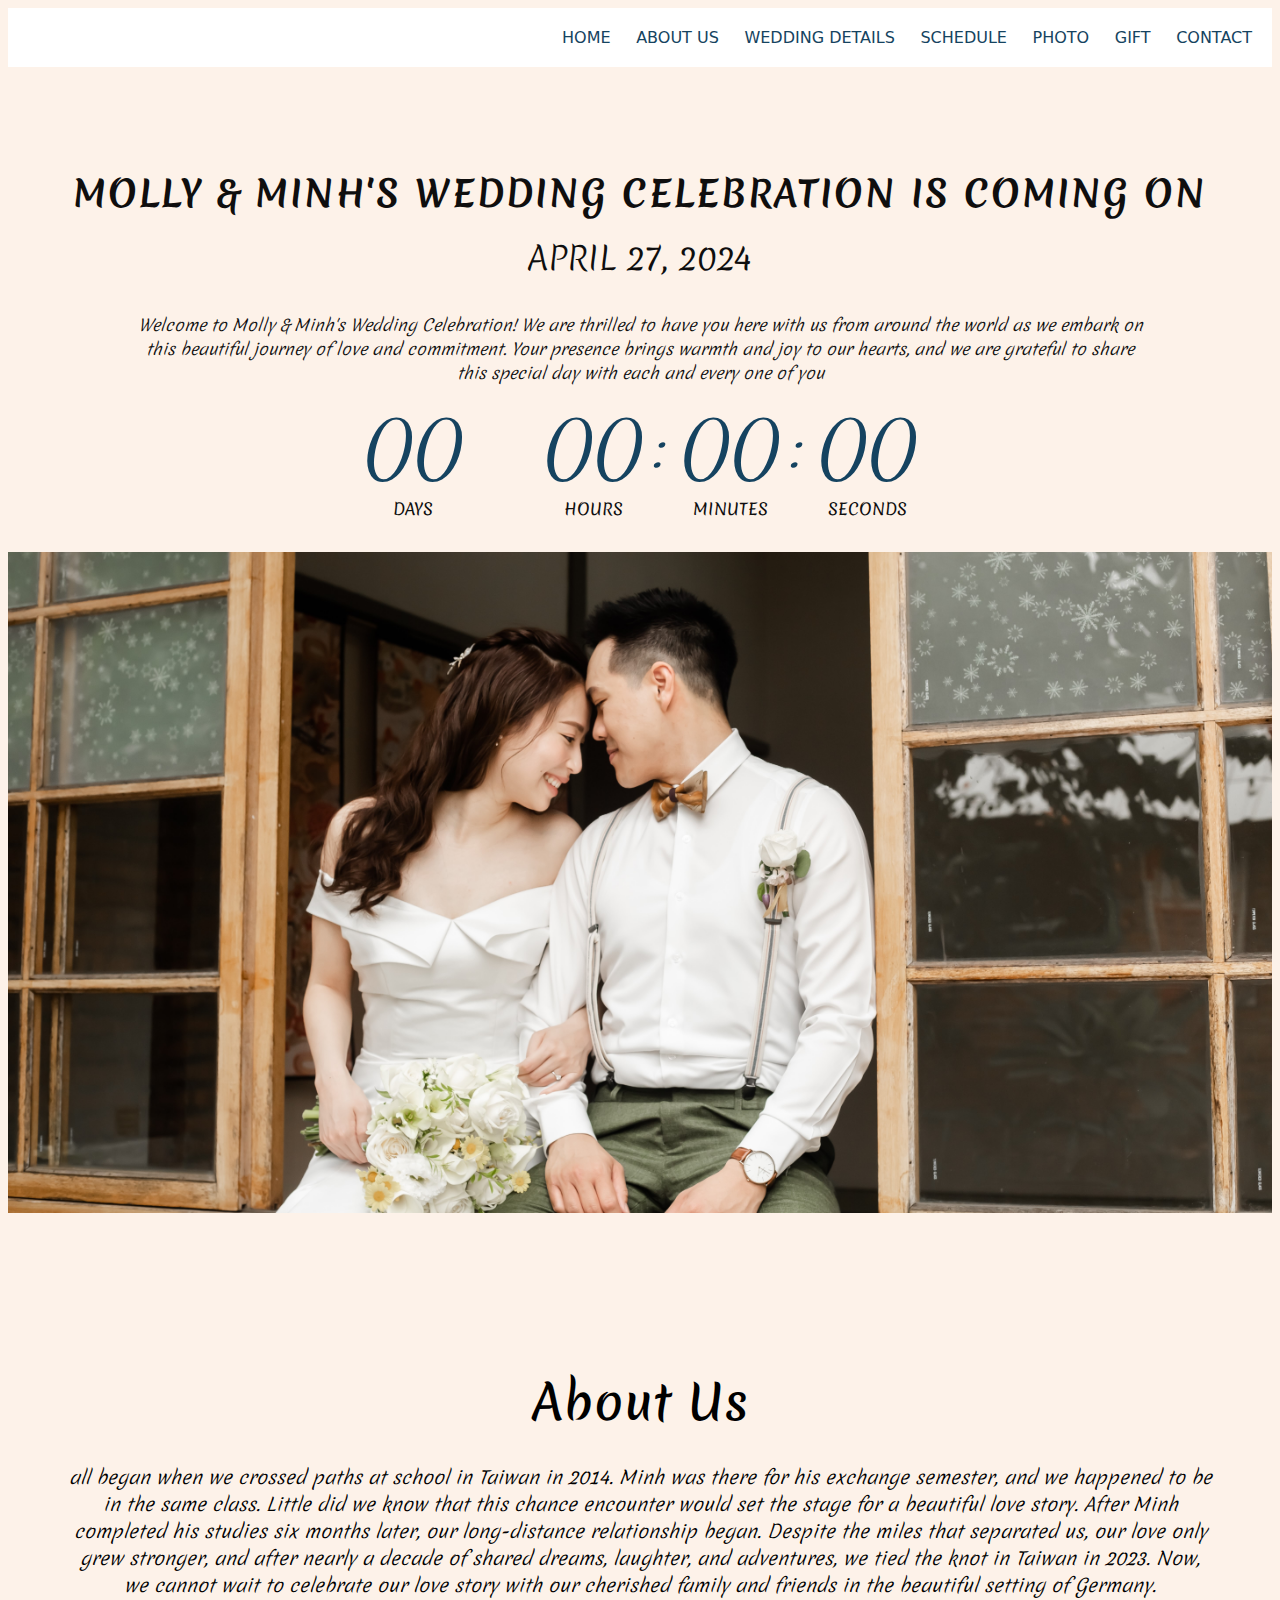
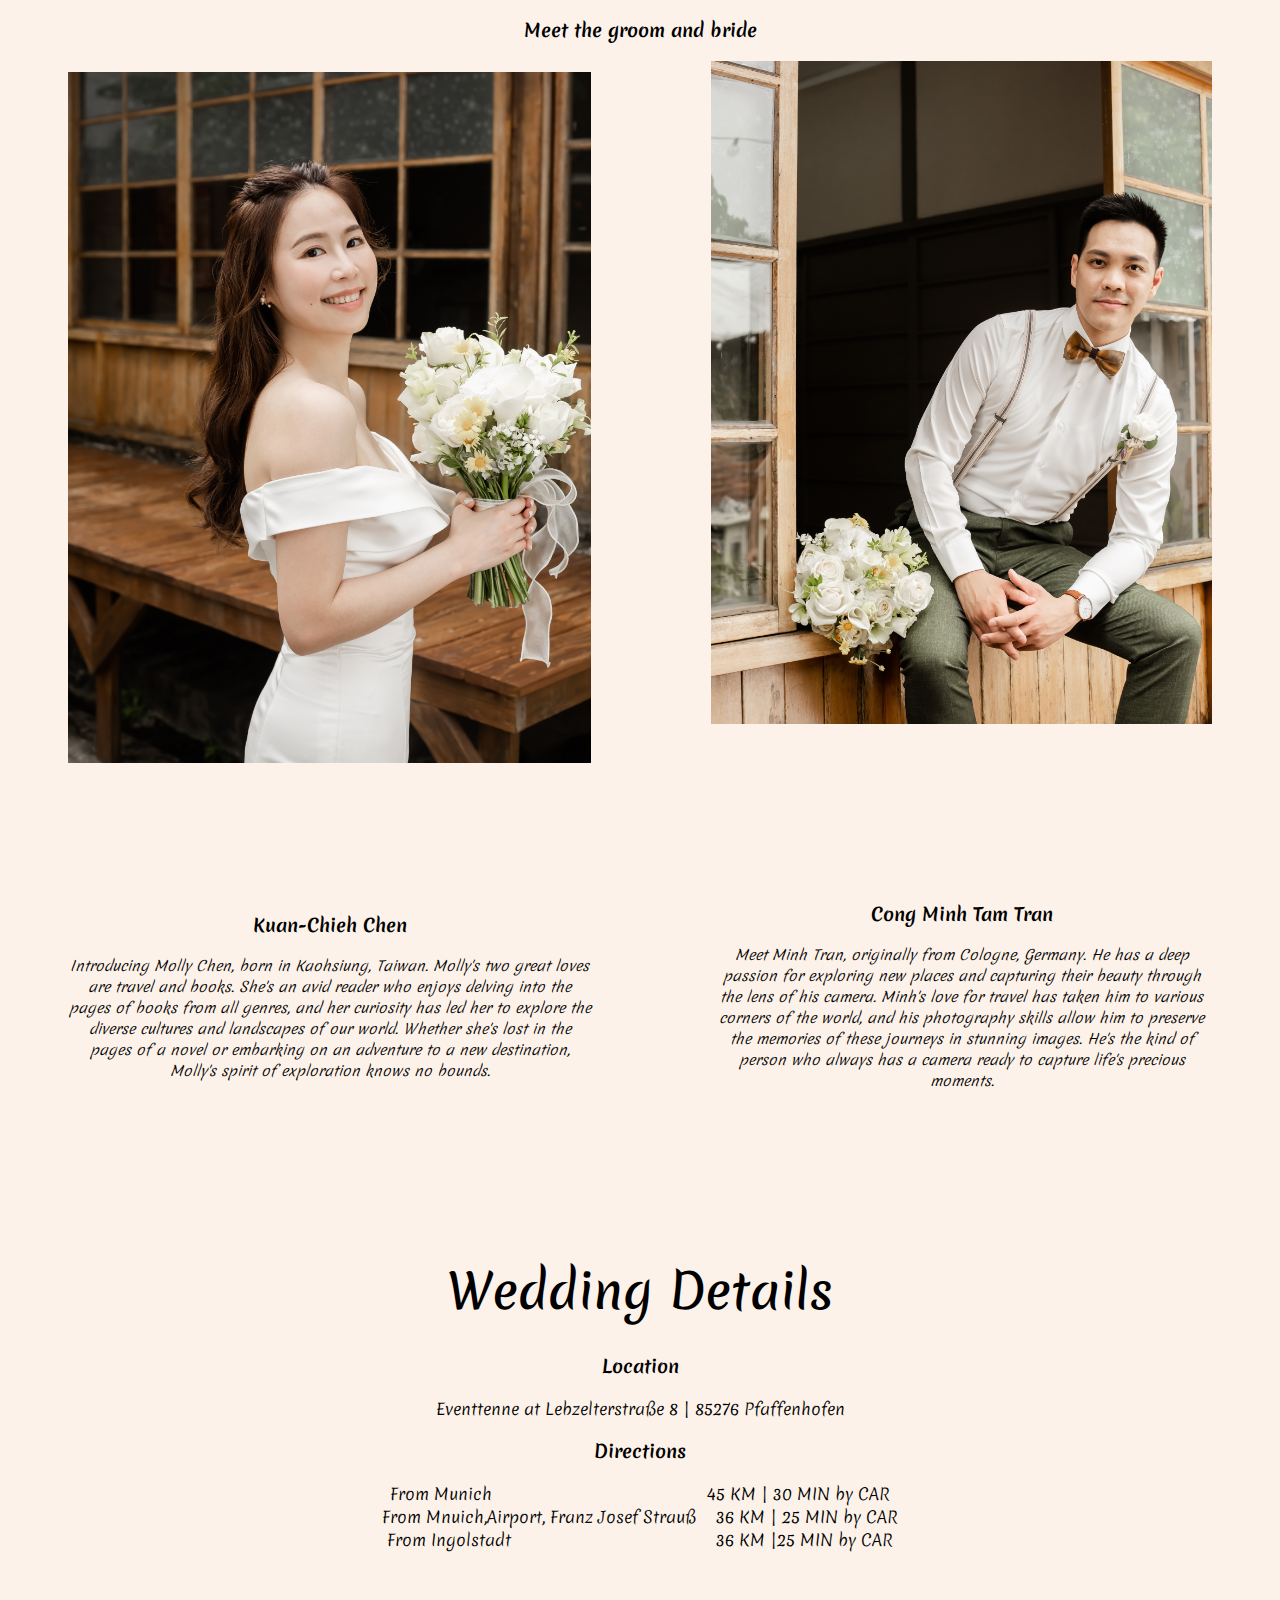
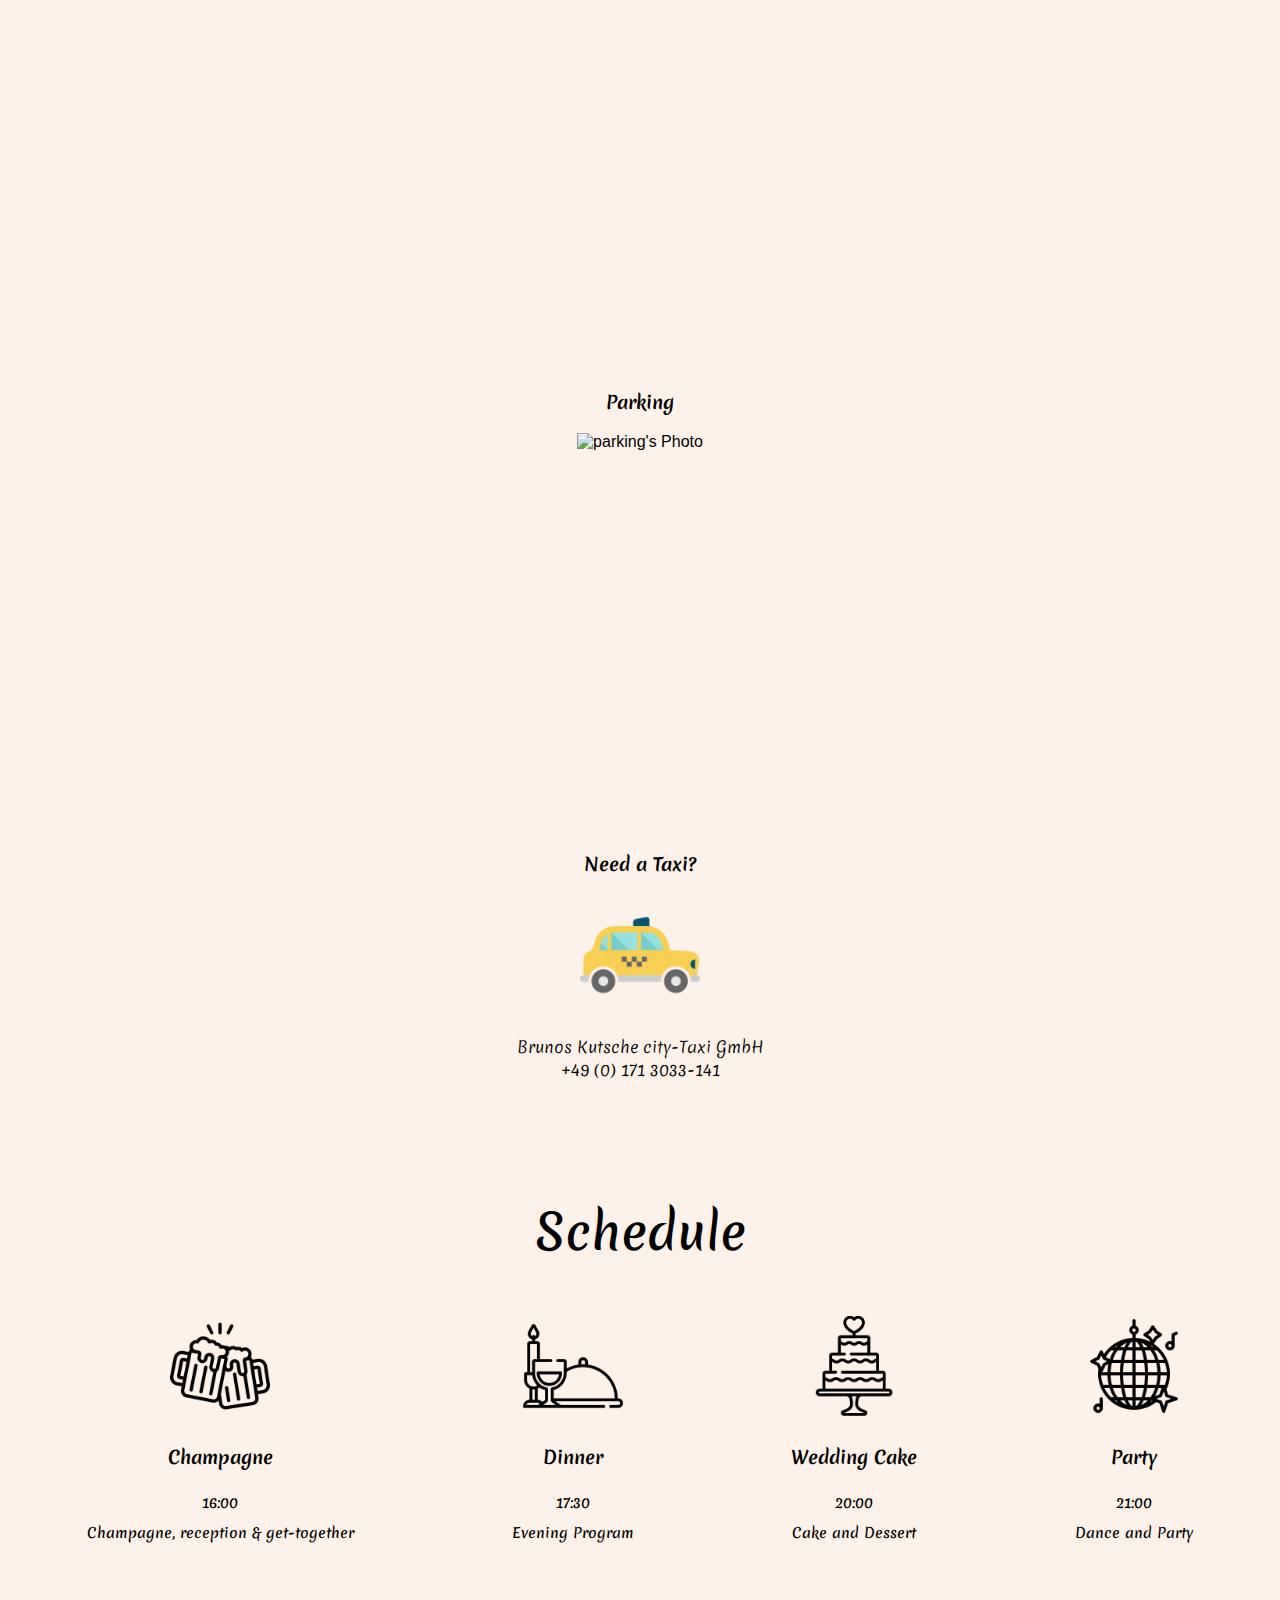
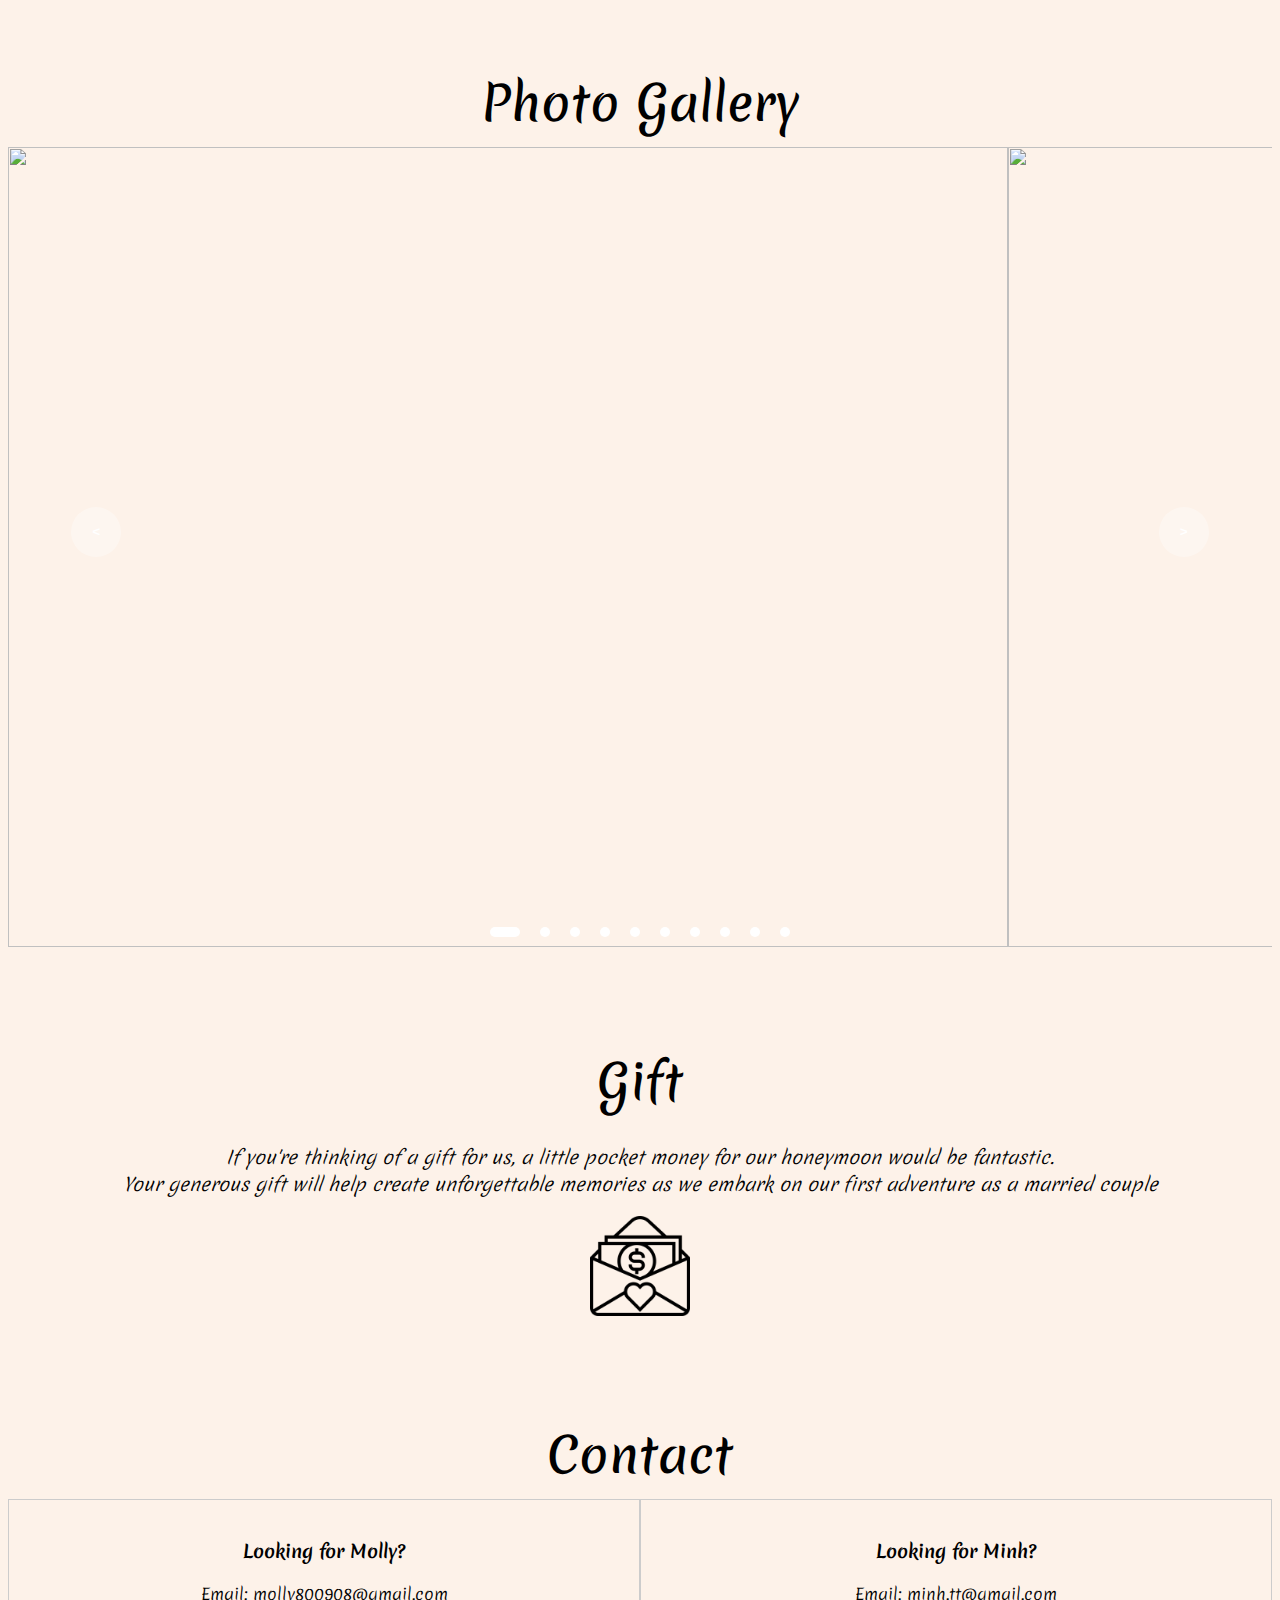
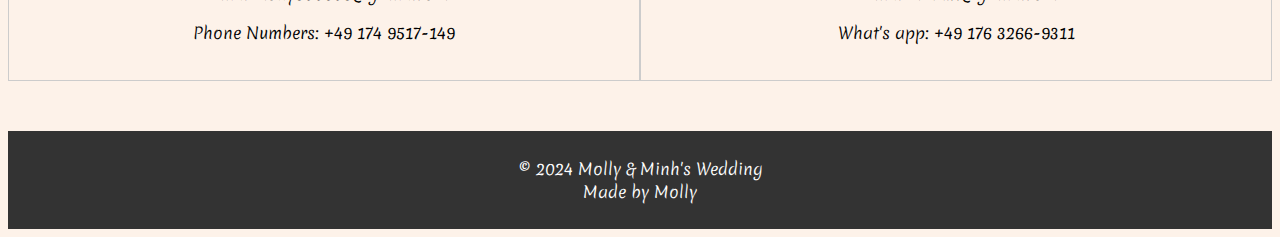
==== index.html @ 822a019f "Update html file name" ====
<!DOCTYPE html>
<html lang="en">
<head>
    <meta charset="UTF-8">
    <meta name="viewport" content="width=device-width, initial-scale=1.0">
    <title>Molly & Minh's Wedding</title>
    <link rel="stylesheet" href="styles.css"> <!-- Link to your CSS file -->
</head>
<body>
    <header>
        <nav>
            <ul class="header-menu-right">
                <li><a href="#home">Home</a></li>
                <li><a href="#about">About Us</a></li>
                <li><a href="#details">Wedding Details</a></li>
                <li><a href="#schedule">Schedule</a></li>
                <li><a href="#gallery">Photo</a></li>
                <li><a href="#gift">Gift</a></li>
                <li><a href="#contact">Contact</a></li>
            </ul>
        </nav>
    </header>


    <link rel="preconnect" href="https://fonts.googleapis.com">
    <link rel="preconnect" href="https://fonts.gstatic.com" crossorigin>
    <link href="https://fonts.googleapis.com/css2?family=Merienda:wght@500&display=swap" rel="stylesheet">
    <link href="https://fonts.googleapis.com/css2?family=Dancing+Script&family=Merienda:wght@300&display=swap" rel="stylesheet">

    <section id="home" class="hero">
        <div class="hero-content">
            <h1>Molly & Minh's Wedding Celebration is Coming on</h1>
            <h2 class="wedding-date">APRIL 27, 2024</h2>
            <p class="welcome-message">Welcome to Molly & Minh's Wedding Celebration!
                We are thrilled to have you here with us from around the world as we embark on this beautiful journey of love and commitment. 
                Your presence brings warmth and joy to our hearts, and we are grateful to share this special day with each and every one of you</p>
    
           
            <div id="countdown" class="countdown-timer">
                <ul>
                    <li class="margin-between"><span id="days">00</span> days</li>
                    <li><span id="hours">00</span> hours</li>
                    <li class="separator">:</li>
                    <li><span id="minutes">00</span> minutes</li>
                    <li class="separator">:</li>
                    <li><span id="seconds" >00</span> seconds</li>
                </ul> 
            </div>
            
            <img src="homepicture.jpg" alt="Wedding Image"> <!-- Update the image link and alt text -->            
            <!-- Add a beautiful image or engagement photo here -->

        </div>
    </section>

    <section id="about" class="content">
        <h2>About Us</h2>
        <p class="love-story">all began when we crossed paths at school in Taiwan in 2014. 
            Minh was there for his exchange semester, and we happened to be in the same class. 
            Little did we know that this chance encounter would set the stage for a beautiful love story. 
            After Minh completed his studies six months later, our long-distance relationship began. Despite the miles that separated us, 
            our love only grew stronger, and after nearly a decade of shared dreams, laughter, and adventures, we tied the knot in Taiwan in 2023. 
            Now, we cannot wait to celebrate our love story with our cherished family and friends in the beautiful setting of Germany.</p>
        
        <p class="groom-and-bride"> Meet the groom and bride</p>

        <div class="profile">
            <div class="profile-image">
                <div class="image-container">
                <img src="molly.jpg" alt="Bride's Photo">
                </div>
                <p class="bride-name">Kuan-Chieh Chen</p>
                <p class="bride-intro">Introducing Molly Chen, born in Kaohsiung, Taiwan. Molly's two great loves are travel and books. 
                    She's an avid reader who enjoys delving into the pages of books from all genres, and her curiosity has led her 
                    to explore the diverse cultures and landscapes of our world. Whether she's lost in the pages of a novel or
                     embarking on an adventure to a new destination, Molly's spirit of exploration knows no bounds.</p>
            </div>
            <div class="profile-image">
                <div class="image-container">
                <img src="minh.jpg" alt="Groom's Photo">
                </div>
                <p class="groom-name">Cong Minh Tam Tran</p>
                <p class="groom-intro">Meet Minh Tran, originally from Cologne, Germany. 
                    He has a deep passion for exploring new places and capturing their beauty through the lens of his camera. 
                    Minh's love for travel has taken him to various corners of the world, and his photography skills allow 
                    him to preserve the memories of these journeys in stunning images. He's the kind of person who always has a camera ready to capture life's precious moments.</p>
            </div>
        </div>


        
    </section>

    <section id="details" class="content">
        <h2>Wedding Details</h2>
        <p class="details-location">Location</p>
        <p>Eventtenne at Lebzelterstraße 8 | 85276 Pfaffenhofen</p>
        <p class="details-direction">Directions</p>
        <p>
            From Munich&nbsp;&nbsp;&nbsp;&nbsp;&nbsp;&nbsp;&nbsp;&nbsp;&nbsp;&nbsp;&nbsp;&nbsp;&nbsp;&nbsp;&nbsp;&nbsp;&nbsp;&nbsp;&nbsp;&nbsp;&nbsp;&nbsp;&nbsp;&nbsp;&nbsp;&nbsp;&nbsp;&nbsp;&nbsp;&nbsp;&nbsp;&nbsp;&nbsp;&nbsp;&nbsp;&nbsp;&nbsp;&nbsp;&nbsp;&nbsp;&nbsp;&nbsp;&nbsp;45 KM | 30 MIN by CAR <br>
            From Mnuich,Airport, Franz Josef Strauß&nbsp;&nbsp;&nbsp;&nbsp;36 KM | 25 MIN by CAR<br>
            From Ingolstadt&nbsp;&nbsp;&nbsp;&nbsp;&nbsp;&nbsp;&nbsp;&nbsp;&nbsp;&nbsp;&nbsp;&nbsp;&nbsp;&nbsp;&nbsp;&nbsp;&nbsp;&nbsp;&nbsp;&nbsp;&nbsp;&nbsp;&nbsp;&nbsp;&nbsp;&nbsp;&nbsp;&nbsp;&nbsp;&nbsp;&nbsp;&nbsp;&nbsp;&nbsp;&nbsp;&nbsp;&nbsp;&nbsp;&nbsp;&nbsp;&nbsp;36 KM |25 MIN by CAR<br>
        </p>
        <iframe src="https://www.google.com/maps/embed?pb=!1m14!1m8!1m3!1d10570.24416996044!2d11.543544107671986!3d48.522478899999996!3m2!1i1024!2i768!4f13.1!3m3!1m2!1s0x479e5dfcf99628e1%3A0x32b05a6ac4082070!2sEventtenne!5e0!3m2!1sen!2sde!4v1705231350910!5m2!1sen!2sde" width="1000" height="400" style="border:0;" allowfullscreen="" loading="lazy" referrerpolicy="no-referrer-when-downgrade"></iframe>
        <p class="details-parking">Parking</p>
        <!-- Date, time, and location of the ceremony, reception info, dress code, directions, etc. -->
        <div class="parking-image-container">
            <img src="parking.png" alt="parking's Photo">
        </div>

        <p class="taxi-info">Need a Taxi?</p>
        <div class="taxi-img">
            <img src="taxi.png" alt="taxi">
        </div>
        <p>Brunos Kutsche city-Taxi GmbH <br>
            +49 (0) 171 3033-141</p>

    </section>


    <section id="schedule" class="content">
        <h2>Schedule</h2>
        <div class="schedule-container">
            <div class="schedule-event">
                <img src="champagne.png" alt="Champagne Icon">
                <h3>Champagne</h3>
                <p>16:00</p>
                <p>Champagne, reception & get-together</p>
            </div>
            <div class="schedule-event">
                <img src="dinner.png" alt="Dinner Icon">
                <h3>Dinner</h3>
                <p>17:30</p>
                <p>Evening Program</p>
            </div>
            <div class="schedule-event">
                <img src="cake.png" alt="Wedding Cake Icon">
                <h3>Wedding Cake</h3>
                <p>20:00</p>
                <p>Cake and Dessert</p>
            </div>
            <div class="schedule-event">
                <img src="party.png" alt="Party Icon">
                <h3>Party</h3>
                <p>21:00</p>
                <p>Dance and Party</p>
            </div>
        </div>
    </section>
    
    

    <section id="gallery" class="content">
        <h2>Photo Gallery</h2>
        <div class="slider">
            <div class="list">
                <div class="item">
                    <img src="slide1.jpg">
                </div>
                <div class="item">
                    <img src="slide2.jpg">
                </div>
                <div class="item">
                    <img src="slide3.jpg">
                </div>
                <div class="item">
                    <img src="slide4.jpg">
                </div>
                <div class="item">
                    <img src="slide5.jpg">
                </div>
                <div class="item">
                    <img src="slide6.jpg">
                </div>
                <div class="item">
                    <img src="slide7.jpg">
                </div>
                <div class="item">
                    <img src="slide8.jpg">
                </div>
                <div class="item">
                    <img src="slide9.jpg">
                </div>
                <div class="item">
                    <img src="slide10.jpg">
                </div>
            </div>
                <div class="buttons">
                    <button id="prev"><</button>
                    <button id="next">></button>
                </div>

                <ul class="dots">
                    <li class="active"></li>
                    <li></li>
                    <li></li>
                    <li></li>
                    <li></li>
                    <li></li>
                    <li></li>
                    <li></li>
                    <li></li>
                    <li></li>
                </ul>

        </div>

    

        <!--<a class="prev" onclick="plusSlides(-1)">&#10094;</a>
        <a class="next" onclick="plusSlides(1)">&#10095;</a>
        -->


    </section>
    


    <section id="gift" class="content">
        <h2>Gift</h2>
        <p class="gift-content">If you're thinking of a gift for us, a little pocket money for our honeymoon would be fantastic.<br>
            Your generous gift will help create unforgettable memories as we embark on our first adventure as a married couple</p>
            <div class="gift-img">
                <img src="money.png" alt="money">
            </div>
        <!-- Links or information about wedding registries and gift preferences -->
    </section>


    <section id="contact" class="content">
        <h2>Contact</h2>
        <div class="contact-container">
            <div class="bride-contact">
                <h3 class="contact-bride">Looking for Molly?</h3>
                <p>Email: molly800908@gmail.com</p>
                <p>Phone Numbers: +49 174 9517-149</p>
            </div>
            <div class="groom-contact">
                <h3 class="contact-groom">Looking for Minh?</h3>
                <p>Email: minh.tt@gmail.com</p>
                <p>What's app: +49 176 3266-9311</p>
            </div>
        </div>
        <!-- Contact form, email addresses, phone numbers, and social media links -->
    </section>
    

    <footer>
        <p class="footer-text">&copy; 2024 Molly & Minh's Wedding <br> Made by Molly</p>
    </footer>

    <script src="script.js"></script> <!-- Link to your JavaScript file -->

</body>
</html>
---- styles.css ----
/* Reset some default styles */
h1, ul, li {
    margin: 0;
    padding: 0;
    font-family:system-ui, -apple-system, BlinkMacSystemFont, 'Segoe UI', Roboto, Oxygen, Ubuntu, Cantarell, 'Open Sans', 'Helvetica Neue', sans-serif ;
}


body {
    background-color: #FDF2E9;2 /* Replace "your-color" with the desired background color */
    margin: 0; /* Remove default body margin to prevent unwanted spacing */
    font-family: Arial, sans-serif; /* Add a fallback font family if needed */
}


p{
    font-family: 'Merienda', cursive;
    font-weight: 200;
    font-size: 16px;
    background-color: #FDF2E9;
}

h1{
margin-bottom: 1rem;
margin-top: 0rem;
font-size:36px;
font-family: 'Merienda', cursive;
font-weight:bolder ;
letter-spacing: 2px;
text-transform: uppercase;
}

.wedding-date{
    font-size:xx-large;
    font-style:normal;
    font-weight:lighter ;
    margin-bottom: 1rem;
    margin: 0;
    padding-bottom: 2rem;
    padding-top: 0%;
    font-family: 'Merienda', cursive;
}


#home .welcome-message {
    /* Custom styling for the love story text in the "home" section */
    font-style: italic;
    text-align: center;
    margin: 0 10%;
    line-height: 1.5;
    font-family: 'Merienda', cursive;
    font-weight: 200;
    font-size: 16px;
}


/* Define global styles */
body {
    font-family: Arial, sans-serif;
    /*background-color: #FDF2E9;*/
}

/* Header styles */
header {
    background-color: #FFF;
    color: #FFF;
    text-align: right;
    padding: 20px;
    position: sticky;
    top: 0; /* Stick to the top of the viewport */
    z-index: 100; /* Ensure it's above other content */
}

/* Style for the navigation menu */
.header-menu-right {
    list-style: none;
    margin: 0;
    padding: 0;
    text-align: right;
    font-weight: bold;
}

.header-menu-right li {
    display: inline-block;
    margin-left: 20px; /* Adjust the spacing between menu items */
}

.header-menu-right a {
    color: #154360;
    text-decoration: none;
    font-size:medium;
    font-weight: lighter;
    text-transform: uppercase;
}


/* Hero section styles */
.hero {
    background-image: url('your-hero-image.jpg'); /* Update the image link */
    background-size: cover;
    background-position: center;
    color: #0f0e0e;
    text-align: center;
    padding: 100px 0;
}

/* Content section styles */
.content {
    background-color: #FDF2E9;
    padding: 50px 0;
    text-align: center; /* Center text horizontally */
}

/* Section titles */
.content h2 {
    font-size: 48px;
    margin-bottom: 20px;
    margin: 0;
    font-weight: 500;
    padding-top: 0;
    padding-bottom: 10px;
    font-family: 'Merienda', cursive;
}

/* Place topic buttons side by side */
.content ul {
    list-style: none;
    display: flex;
    justify-content: center; /* Center buttons horizontally */
    margin-top: 20px;
}

.content ul li {
    margin: 0 10px;
}

/* Footer styles */
footer {
    background-color: #333;
    color: #fff;
    text-align: center;
    padding: 10px 0;
}

.footer-text{
    background-color: #333;
}


/* image styles*/
img {
    max-width: 100%;
    height: auto;
    padding-bottom: 0%;
}

/*About Us and Gift Session*/
.love-story, .gift-content {
    font-style: italic; /* Set font style to italic */
    text-align:center; /* Center-align the text */
    font-family: 'Merienda', cursive;
    font-weight: 300;
    font-size: 18px;
    /*background-color: #FDF2E9;*/
    padding-right: 60px;
    padding-left: 60px;
    line-height: 1.5; /* Adjust line spacing for better readability */
    /* You can add more CSS properties as needed */
}


.gift-img img {
    width: 100px; /* Set the width to your desired size */
    height: auto; /* Maintain aspect ratio */
}

.taxi-img img {
    width: 120px; /* Set the width to your desired size */
    height: auto; /* Maintain aspect ratio */
}

.groom-and-bride, .groom-name, .bride-name, .details-location, .details-direction, .details-parking, .contact-groom, .contact-bride, .taxi-info {
    font-family: 'Merienda', cursive;
    font-weight: 700;
    font-size: 18px;
    /*background-color: #FDF2E9;*/
}

.bride-intro, .groom-intro {
    font-style: italic; /* Set font style to italic */
    text-align:center; /* Center-align the text */
    font-family: 'Merienda', cursive;
    font-weight: 300;
    font-size: 14px;
    padding-right: 60px;
    padding-left: 60px;
    line-height: 1.5; /* Adjust line spacing for better readability */
    /* You can add more CSS properties as needed */
}


.profile {
    display: flex; /* Display the profiles side by side */
    justify-content: center; /* 使照片在水平方向上分散对齐 */
    align-items: center; /* Center-align the profiles horizontally */
    margin-bottom: 50px; /* Add some spacing between the profiles */
}

.profile-image {
    text-align: center;
}

.image-container {
    flex: 0 0 calc(33.33% - 10px); /* Set a specific width for the image container and leave space between them */
    width: 100%; /* Set a specific width for the image container */
    height: 830px; /* Set a specific height for the image container */
    overflow: hidden; /* Hide any image overflow */
    /*border: 30px solid #FDF2E9;*/
    border-left: 60px solid #FDF2E9;
    border-right: 60px solid #FDF2E9;
    background-color: #FDF2E9;
    box-sizing: border-box; /* Include borders in the width calculation */
}

.image-container img {
    width: auto; /* Ensure the image fills the container */
    height: auto; /* Ensure the image fills the container */
}


.profile-image p {
    margin-top: 10px; /* 调整文本与照片的间距 */
}

/*Wedding Details*/


.parking-image-container {
    width: 1000px; /* Set a specific width for the image container */
    height: 400px; /* Set a specific height for the image container */
    overflow: hidden; /* Hide any image overflow */
    background-color: #FDF2E9;
    margin: 0 auto; /* Center the container horizontally */

}

.parking-image-container img{
    width: auto; /* Ensure the image fills the container */
    height: auto; /* Ensure the image fills the container */
}


/* Style the countdown timer */
.countdown-timer ul {
    /* Your styles for the countdown timer here */
    display: flex;
    justify-content: center;
}

.countdown-timer ul li{
    list-style-type: none;
    font-size: 1 rem;
    text-transform: uppercase;
    text-align: center;
    font-family: 'Merienda', cursive;
    margin-bottom: 2rem;

}

.countdown-timer li span{
    display: block;
    font-size: 5rem;
    font-family: 'Dancing Script', cursive;
    color: #154360;
    margin-top: 1rem;
}

.countdown-timer li.separator{
    margin:0 10px;
    font-size: 5rem;
    font-family: 'Dancing Script', cursive;
    margin-top: 1rem;
    line-height: 1;
    color: #154360;
}

.countdown-timer li:first-of-type{
    margin-right: 5rem;
}


/*Contact*/

.contact-container {
    display: flex;
    justify-content: space-between; /* Space between bride and groom contact */
}

.bride-contact, .groom-contact {
    flex: 1;
    padding: 20px;
    border: 1px solid #ccc; /* Add a border for separation */
}

/* Additional styling for the bride and groom sections if needed */
.bride-contact, .groom-contact {
    background-color: #FDF2E9; /* Optional background color */
}


/* Style for the photo album */
.photo-album {
    display: flex;
    overflow: hidden;
    margin: 20px 0;
}

.photo-container {
    flex: 0 0 100%;
    transition: transform 0.3s ease;
}

.photo-container img {
    max-width: 100%;
    height: auto;
}

/* Style the slideshow container */

.slider{
    width: 1000;
    max-width: 100vw;
    height: 800px;
    margin: auto;
    position: relative;
    overflow: hidden;
}

.list{
    position: absolute;
    top:0;
    left: 0;
    height: 100%;
    display: flex;
    width: max-content;
    transition: 1s;

}

.list img{
    width: 1000px;
    max-width: 100vw;
    height: 100%;
    object-fit: cover;
}

.buttons{
    position: absolute;
    top: 45%;
    left: 5%;
    width: 90%;
    display: flex;
    justify-content: space-between;
}

.buttons button{
    width: 50px;
    height: 50px;
    border-radius: 50%;
    background-color: #fff5;
    color: #fff;
    border: none;
    font-family: monospace;
    font-weight: bold;

}

.dots{
    position: absolute;
    bottom: 10px;
    color: #FFF;
    left: 0;
    width: 100%;
    margin: 0;
    padding: 0;
    display: flex;
    justify-content: center;
}

.dots li{
    list-style: none;
    width: 10px;
    height: 10px;
    background-color: #FFF;
    margin: 20px;
    border-radius: 20px;
    transition: 1s;
}

.dots li.active{
    width: 30px;    
}

@media screen and (max-width:700px){
    .slider{
        height: 400px;
    }
} 
    

/* Schedule section */
#schedule {
    text-align: center;
}

.schedule-container {
    display: flex;
    justify-content: space-around;
    flex-wrap: wrap;
    margin-top: 20px;
}

.schedule-event {
    display: flex;
    flex-direction: column;
    align-items: center;
    margin: 20px;
    max-width: 300px;
    text-align: center;
}

.schedule-event img {
    width: 100px;
    height: 100px;
    margin-bottom: 10px;
}

.schedule-event h3 {
    font-family: 'Merienda', cursive;
    font-weight: 700;
    font-size: 18px;
}

.schedule-event p {
    font-size: 14px;
    font-weight: 500;
    margin: 5px 0;
}
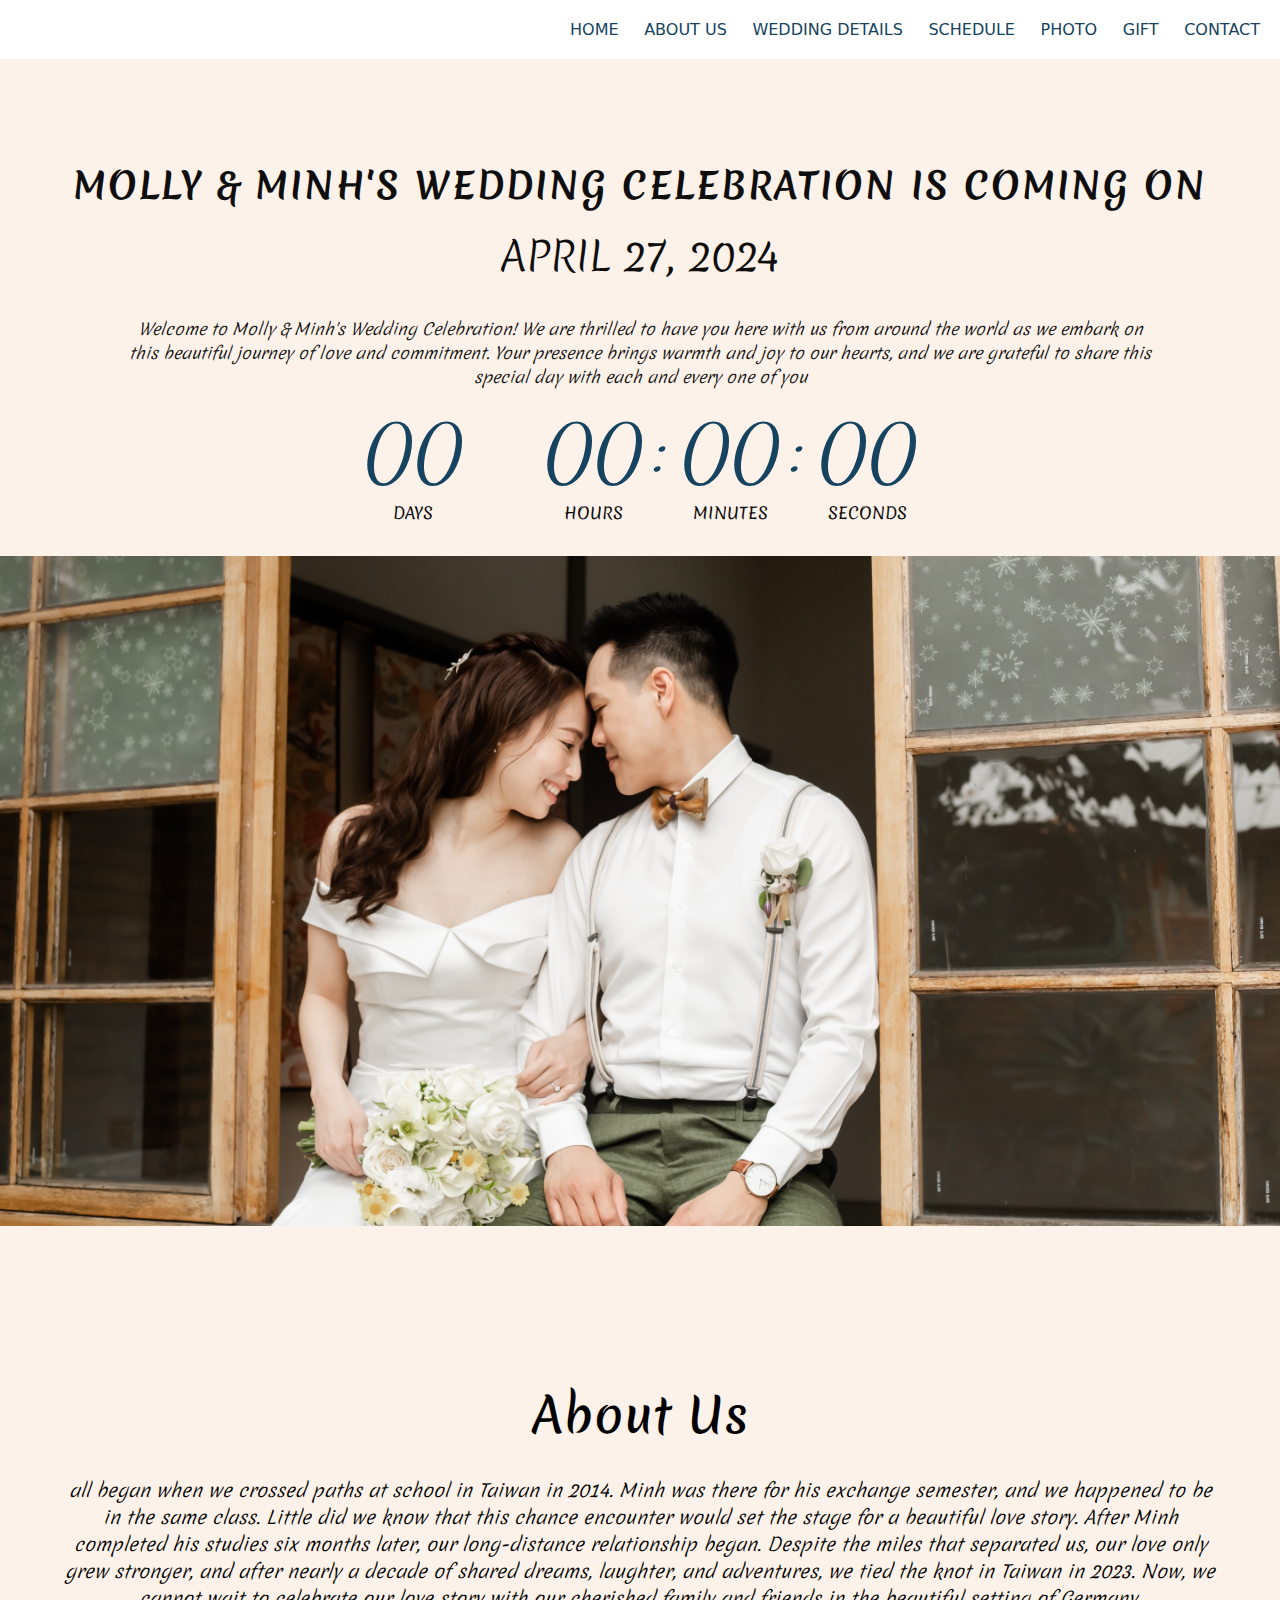
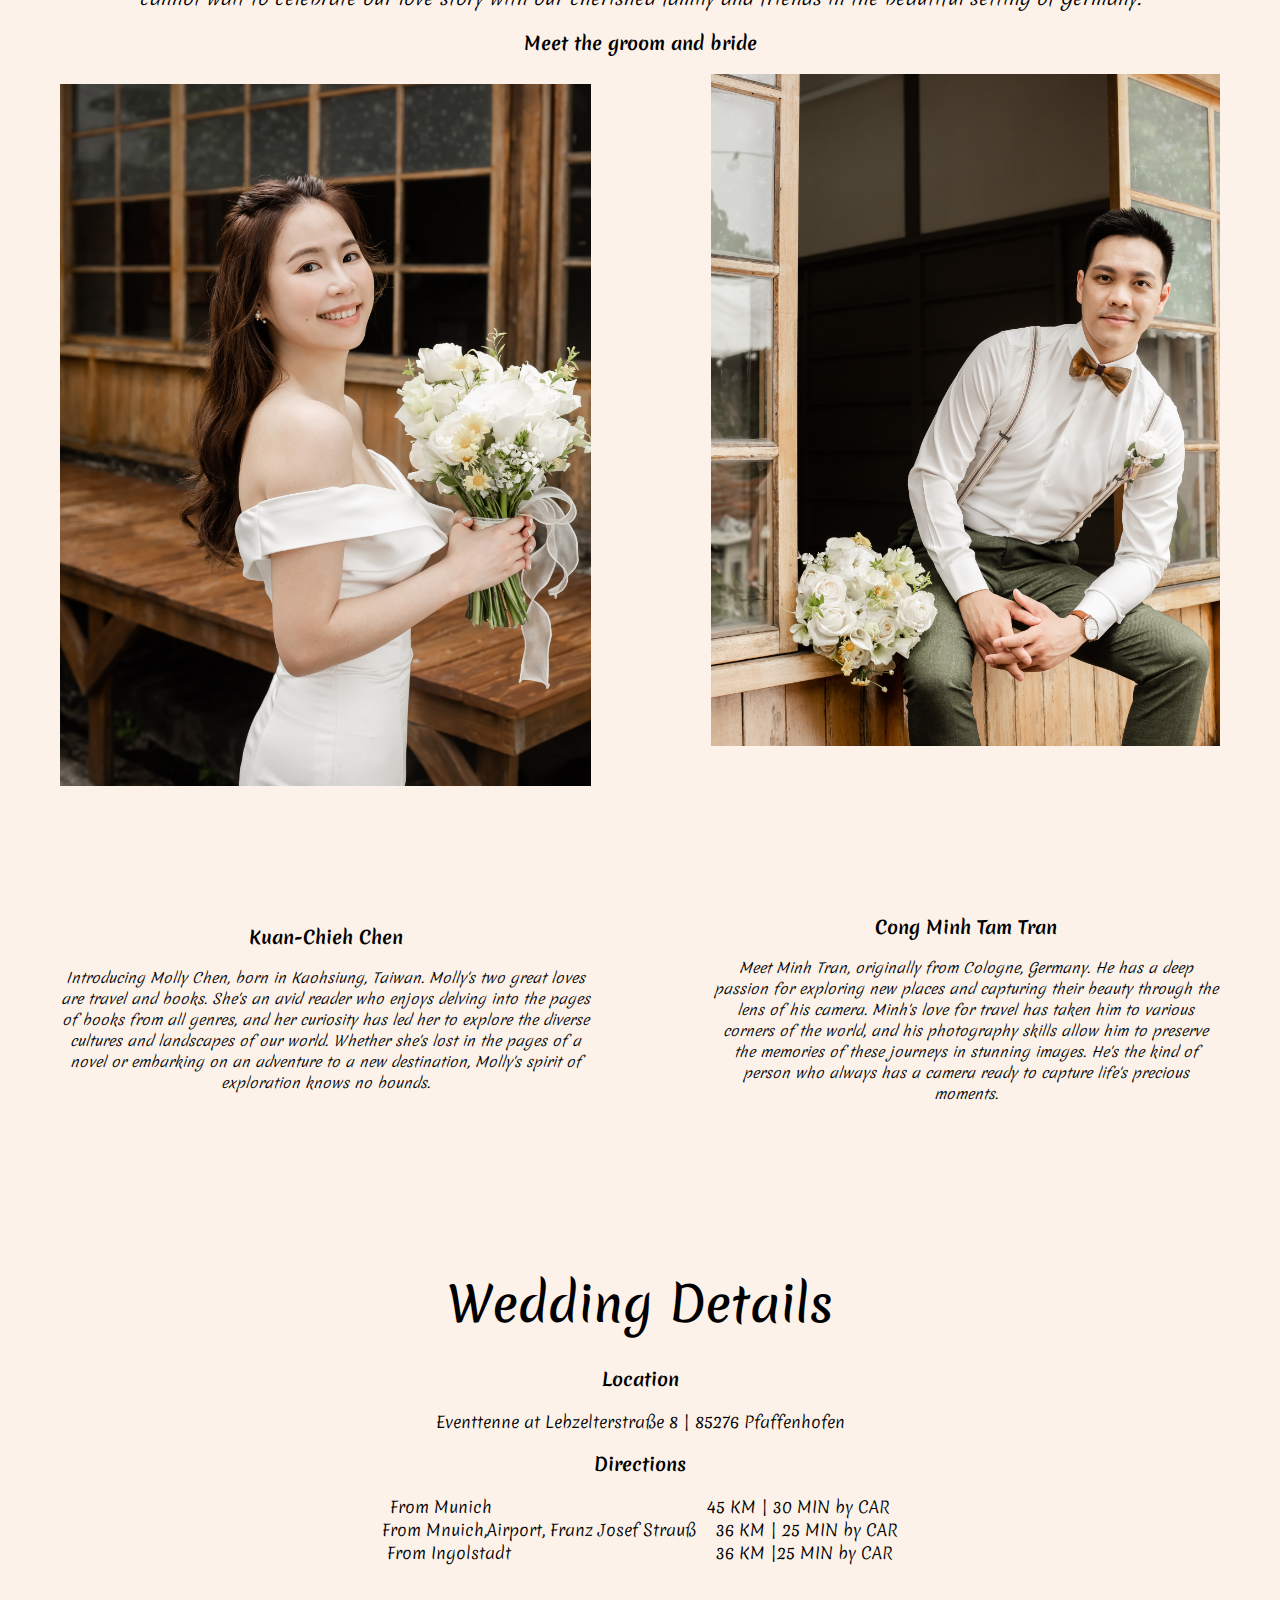
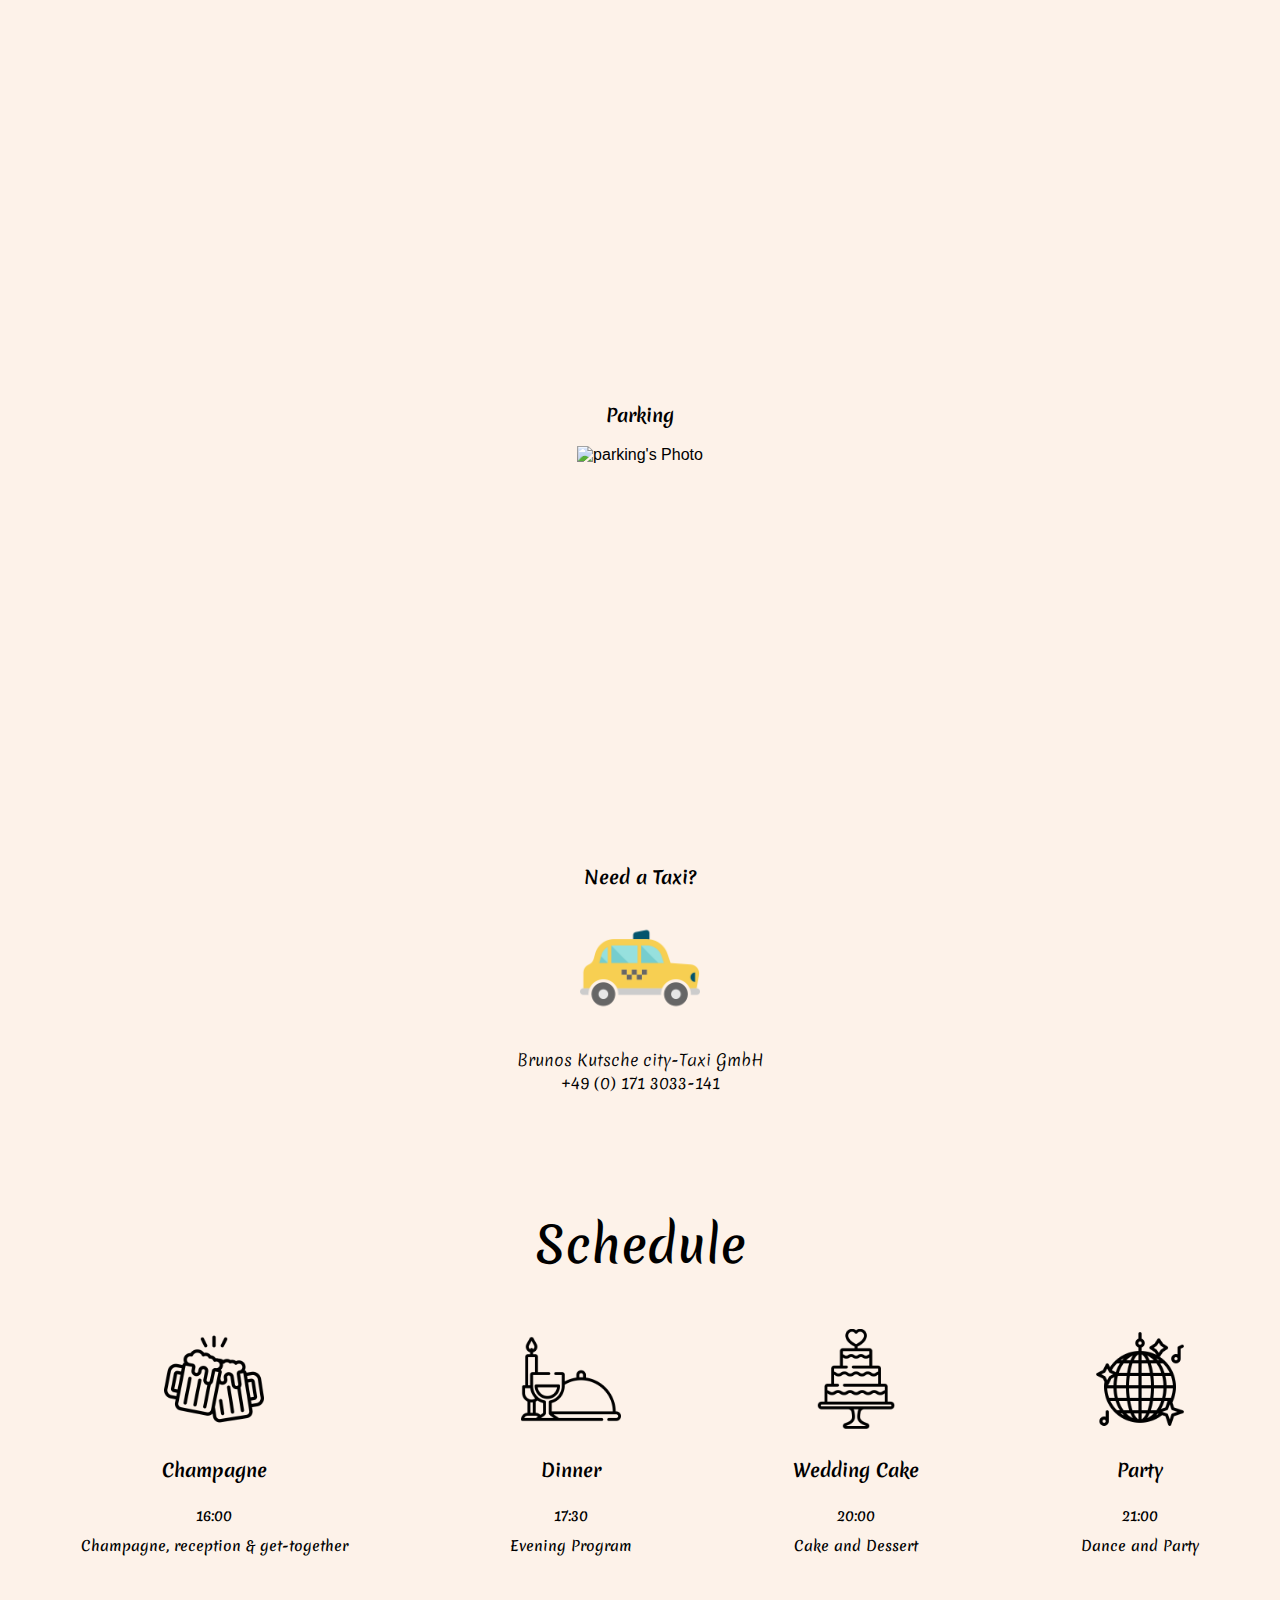
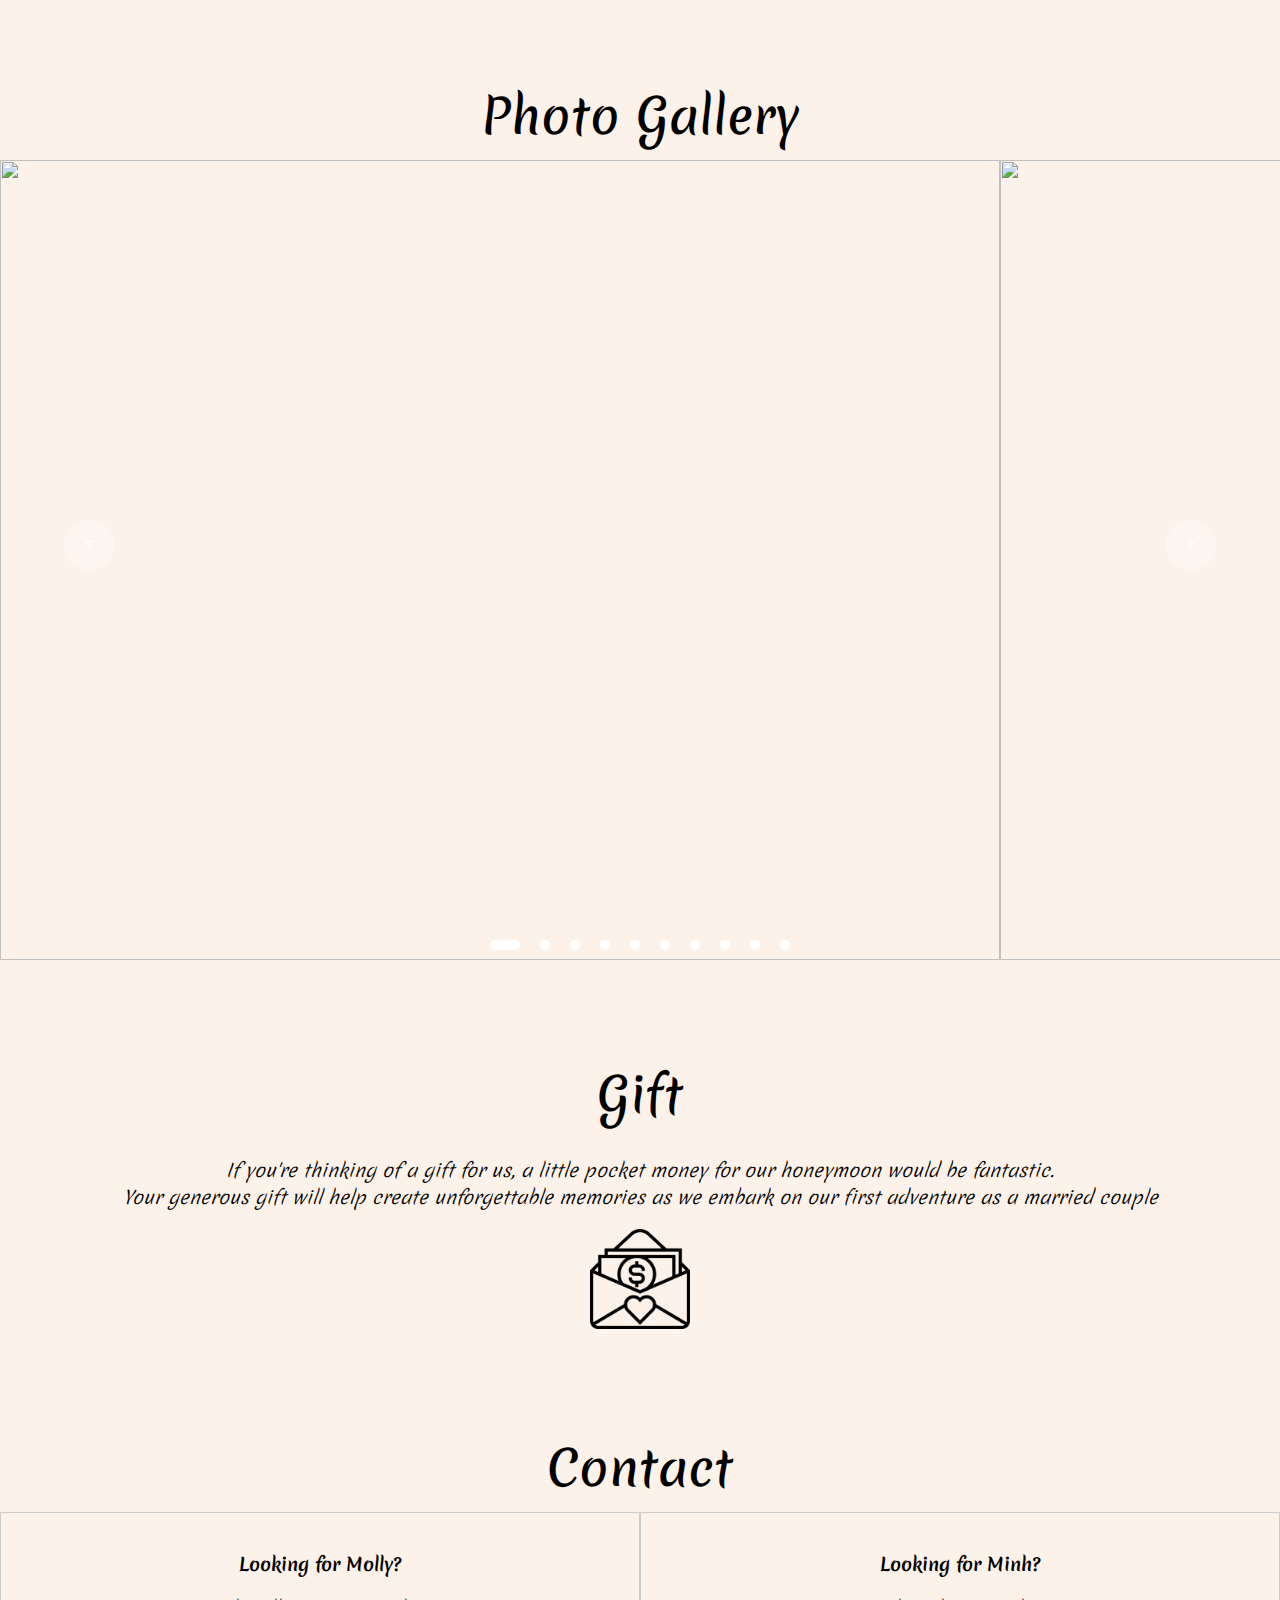
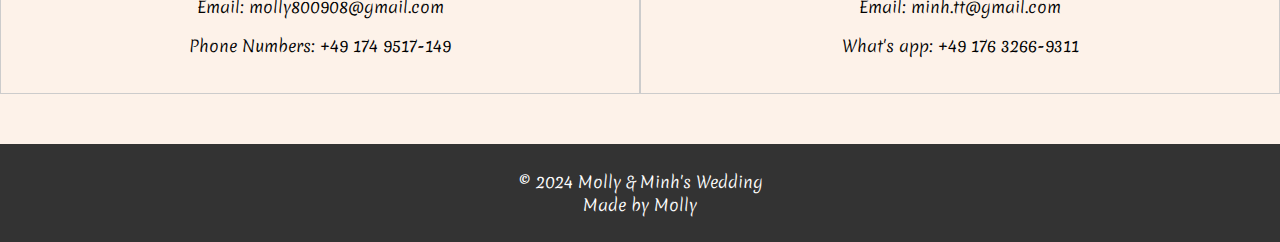
==== commit efeda9f3: "Update hamburger menu for mobile" ====
--- a/index.html
+++ b/index.html
@@ -6,10 +6,31 @@
     <title>Molly & Minh's Wedding</title>
     <link rel="stylesheet" href="styles.css"> <!-- Link to your CSS file -->
 </head>
+<meta name="viewport" content="width=device-width, initial-scale=1.0">
+
 <body>
     <header>
         <nav>
+            <!-- Desktop Menu -->
             <ul class="header-menu-right">
+                <li><a href="#home">Home</a></li>
+                <li><a href="#about">About Us</a></li>
+                <li><a href="#details">Wedding Details</a></li>
+                <li><a href="#schedule">Schedule</a></li>
+                <li><a href="#gallery">Photo</a></li>
+                <li><a href="#gift">Gift</a></li>
+                <li><a href="#contact">Contact</a></li>
+            </ul>
+
+            <!-- Hamburger Menu (Mobile) -->
+            <div class="hamburger-menu">
+                <div class="bar"></div>
+                <div class="bar"></div>
+                <div class="bar"></div>
+            </div>
+        
+            <!-- Mobile Menu (Hidden by Default) -->
+            <ul class="header-menu-right mobile-menu">
                 <li><a href="#home">Home</a></li>
                 <li><a href="#about">About Us</a></li>
                 <li><a href="#details">Wedding Details</a></li>
--- a/styles.css
+++ b/styles.css
@@ -7,23 +7,23 @@
 
 
 body {
-    background-color: #FDF2E9;2 /* Replace "your-color" with the desired background color */
+    background-color: #FDF2E9; /* Replace "your-color" with the desired background color */
     margin: 0; /* Remove default body margin to prevent unwanted spacing */
-    font-family: Arial, sans-serif; /* Add a fallback font family if needed */
+    font-family:Arial, sans-serif; /* Add a fallback font family if needed */
 }
 
 
 p{
     font-family: 'Merienda', cursive;
     font-weight: 200;
-    font-size: 16px;
+    font-size: 1rem;
     background-color: #FDF2E9;
 }
 
 h1{
 margin-bottom: 1rem;
 margin-top: 0rem;
-font-size:36px;
+font-size:2.25rem;
 font-family: 'Merienda', cursive;
 font-weight:bolder ;
 letter-spacing: 2px;
@@ -31,7 +31,7 @@
 }
 
 .wedding-date{
-    font-size:xx-large;
+    font-size:2.5rem;
     font-style:normal;
     font-weight:lighter ;
     margin-bottom: 1rem;
@@ -50,7 +50,7 @@
     line-height: 1.5;
     font-family: 'Merienda', cursive;
     font-weight: 200;
-    font-size: 16px;
+    font-size: 1rem;
 }
 
 
@@ -63,7 +63,7 @@
 /* Header styles */
 header {
     background-color: #FFF;
-    color: #FFF;
+    color:#FFF;
     text-align: right;
     padding: 20px;
     position: sticky;
@@ -93,6 +93,24 @@
     text-transform: uppercase;
 }
 
+/* Hamburger Menu Icon Styles */
+.hamburger-menu {
+    display: none; /* Hide by default on larger screens */
+    cursor: pointer;
+}
+
+.bar {
+    width: 30px;
+    height: 3px;
+    background-color: #154360;
+    margin: 6px 0;
+}
+
+/* Mobile Menu (Hidden by Default) */
+.header-menu-right.mobile-menu {
+    display: none;
+}
+
 
 /* Hero section styles */
 .hero {
@@ -113,7 +131,7 @@
 
 /* Section titles */
 .content h2 {
-    font-size: 48px;
+    font-size: 3rem;
     margin-bottom: 20px;
     margin: 0;
     font-weight: 500;
@@ -160,7 +178,7 @@
     text-align:center; /* Center-align the text */
     font-family: 'Merienda', cursive;
     font-weight: 300;
-    font-size: 18px;
+    font-size: 1.125rem;
     /*background-color: #FDF2E9;*/
     padding-right: 60px;
     padding-left: 60px;
@@ -182,7 +200,7 @@
 .groom-and-bride, .groom-name, .bride-name, .details-location, .details-direction, .details-parking, .contact-groom, .contact-bride, .taxi-info {
     font-family: 'Merienda', cursive;
     font-weight: 700;
-    font-size: 18px;
+    font-size: 1.125rem;
     /*background-color: #FDF2E9;*/
 }
 
@@ -191,7 +209,7 @@
     text-align:center; /* Center-align the text */
     font-family: 'Merienda', cursive;
     font-weight: 300;
-    font-size: 14px;
+    font-size: 0.875rem;
     padding-right: 60px;
     padding-left: 60px;
     line-height: 1.5; /* Adjust line spacing for better readability */
@@ -438,11 +456,11 @@
 .schedule-event h3 {
     font-family: 'Merienda', cursive;
     font-weight: 700;
-    font-size: 18px;
+    font-size: 1.125rem;
 }
 
 .schedule-event p {
-    font-size: 14px;
+    font-size: 0.875rem;
     font-weight: 500;
     margin: 5px 0;
 }
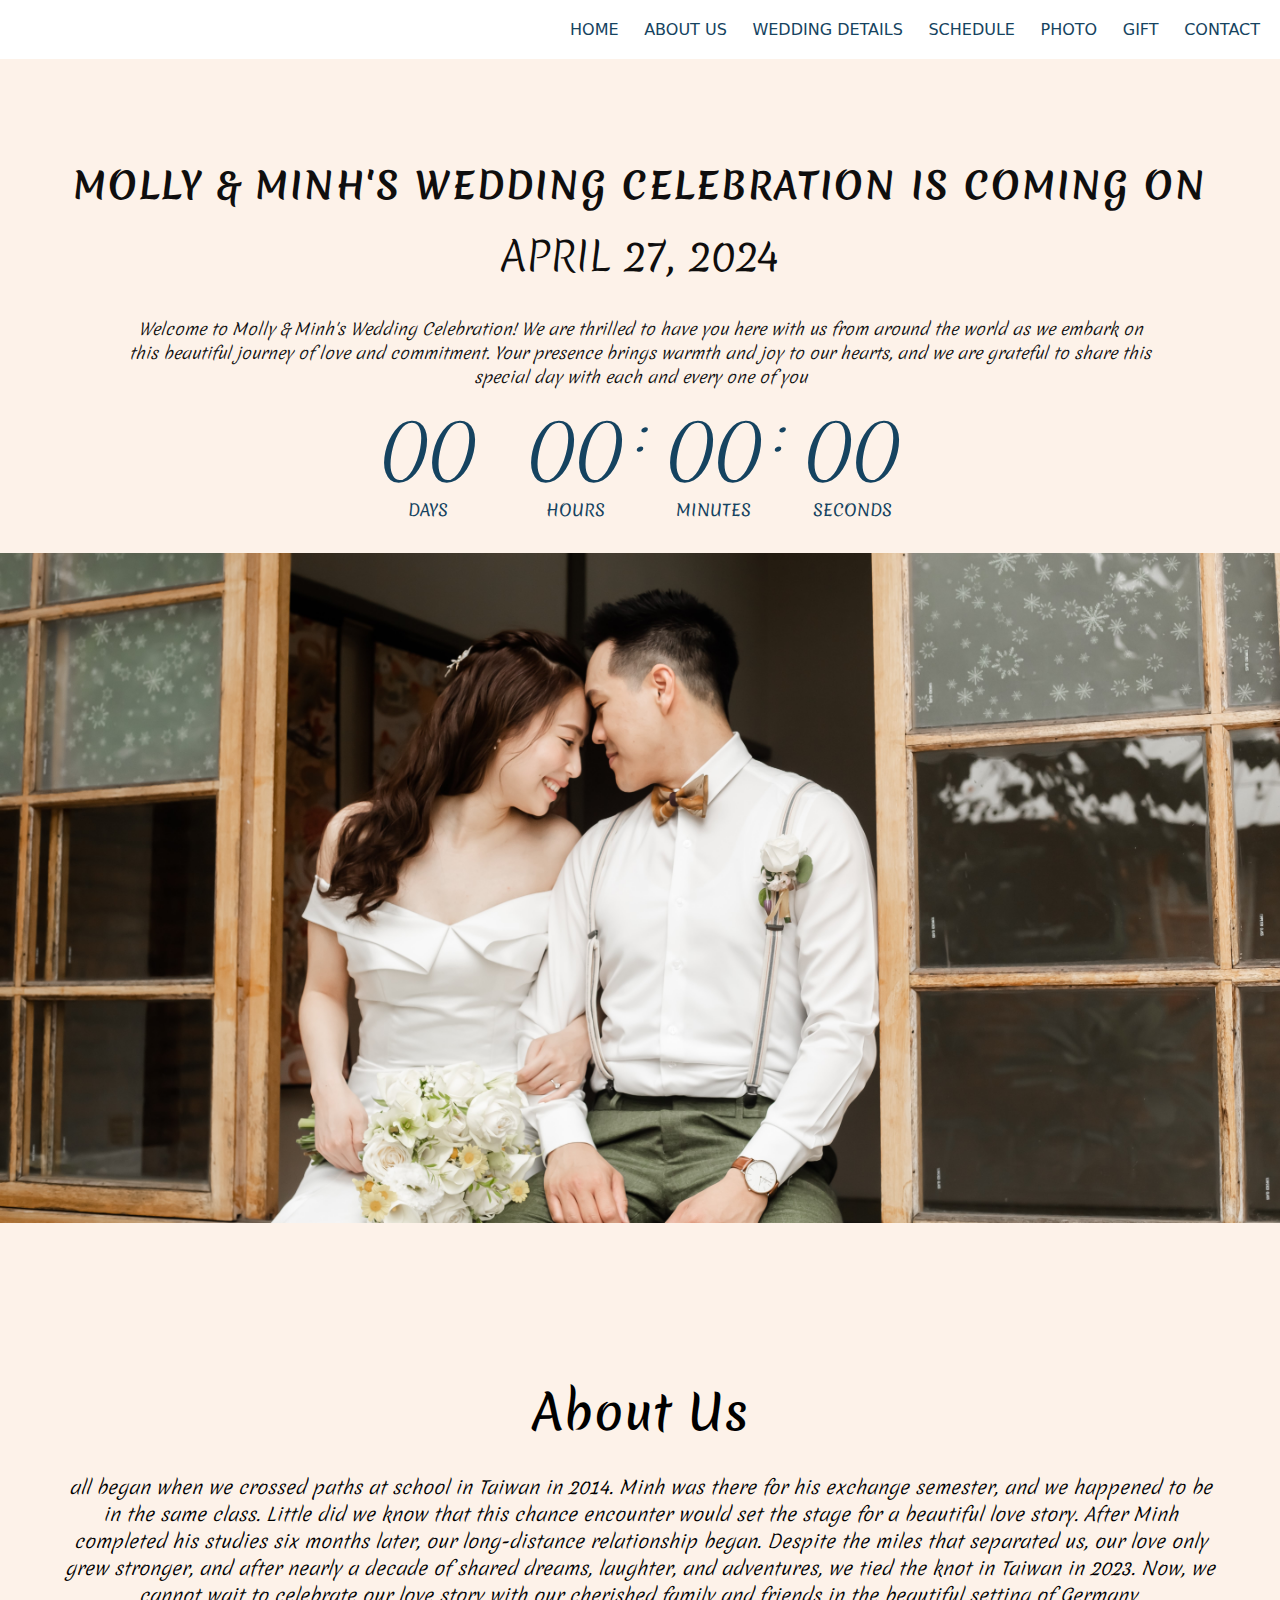
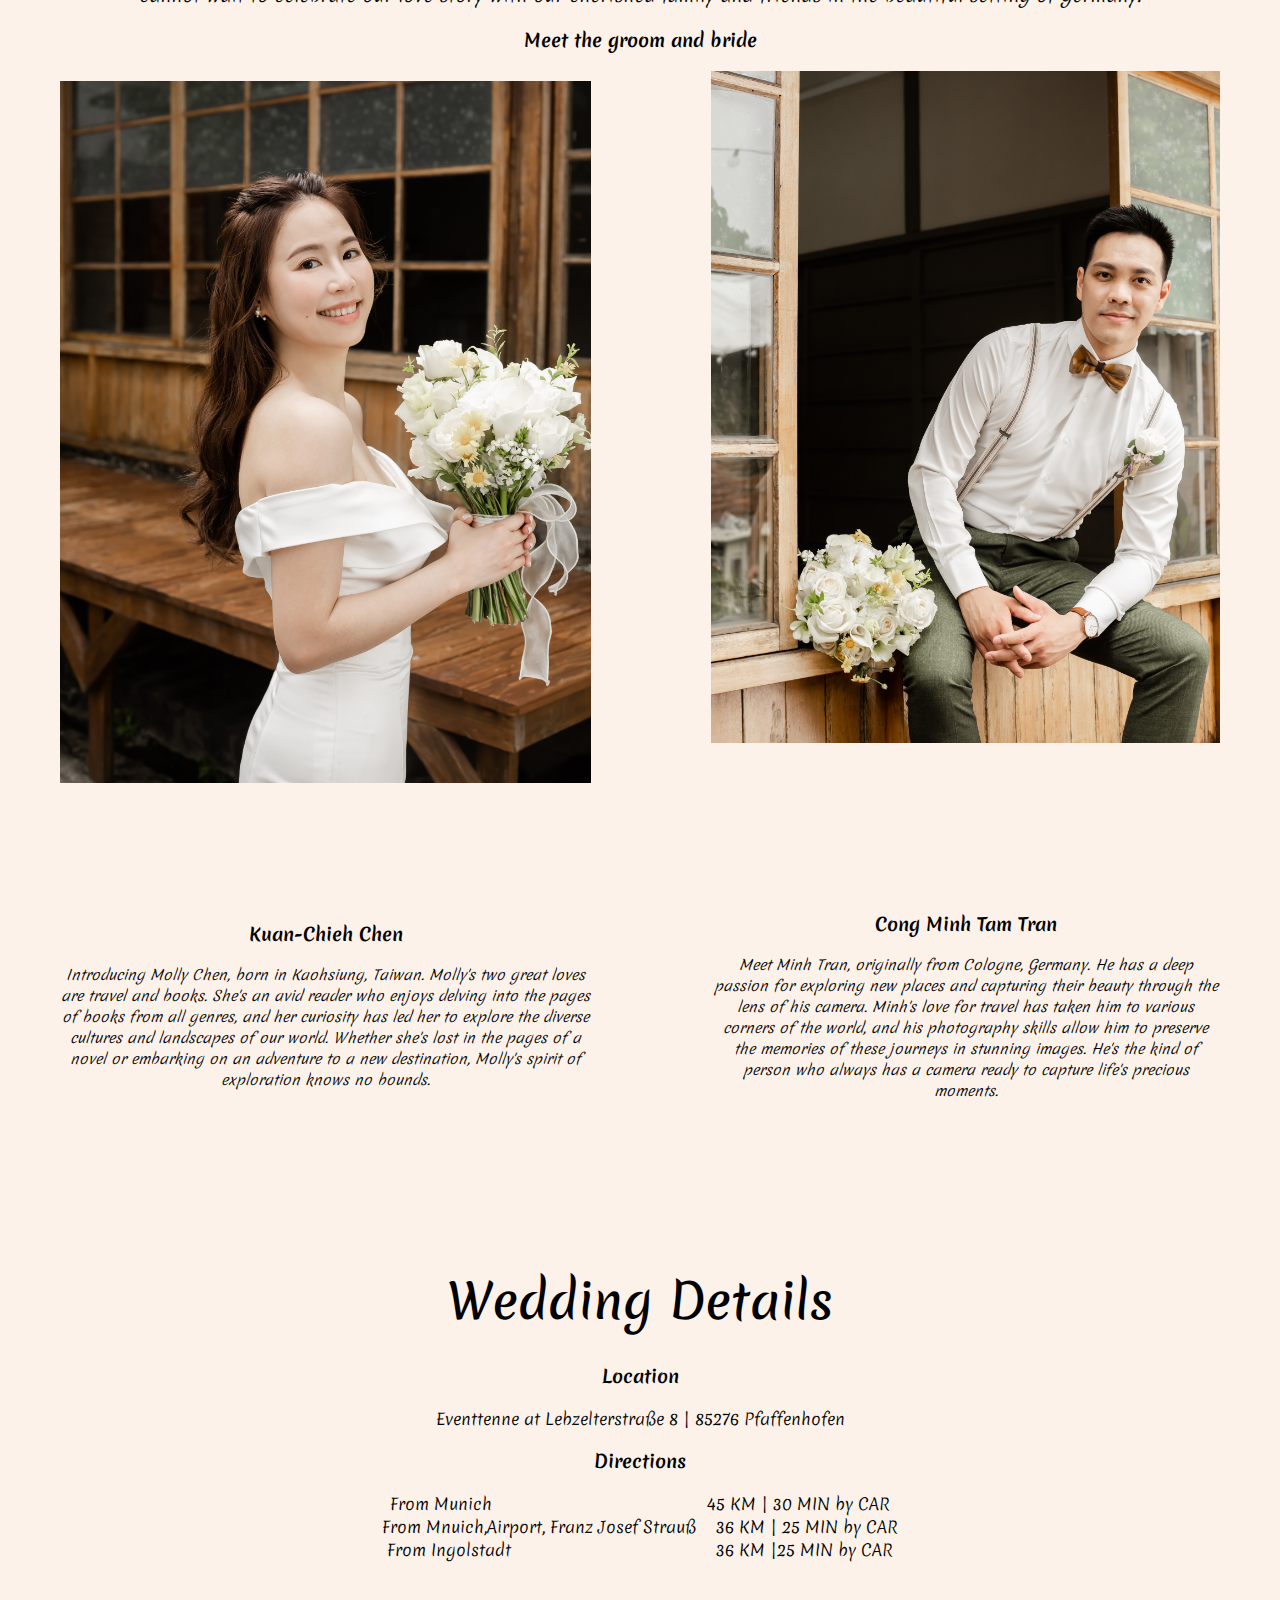
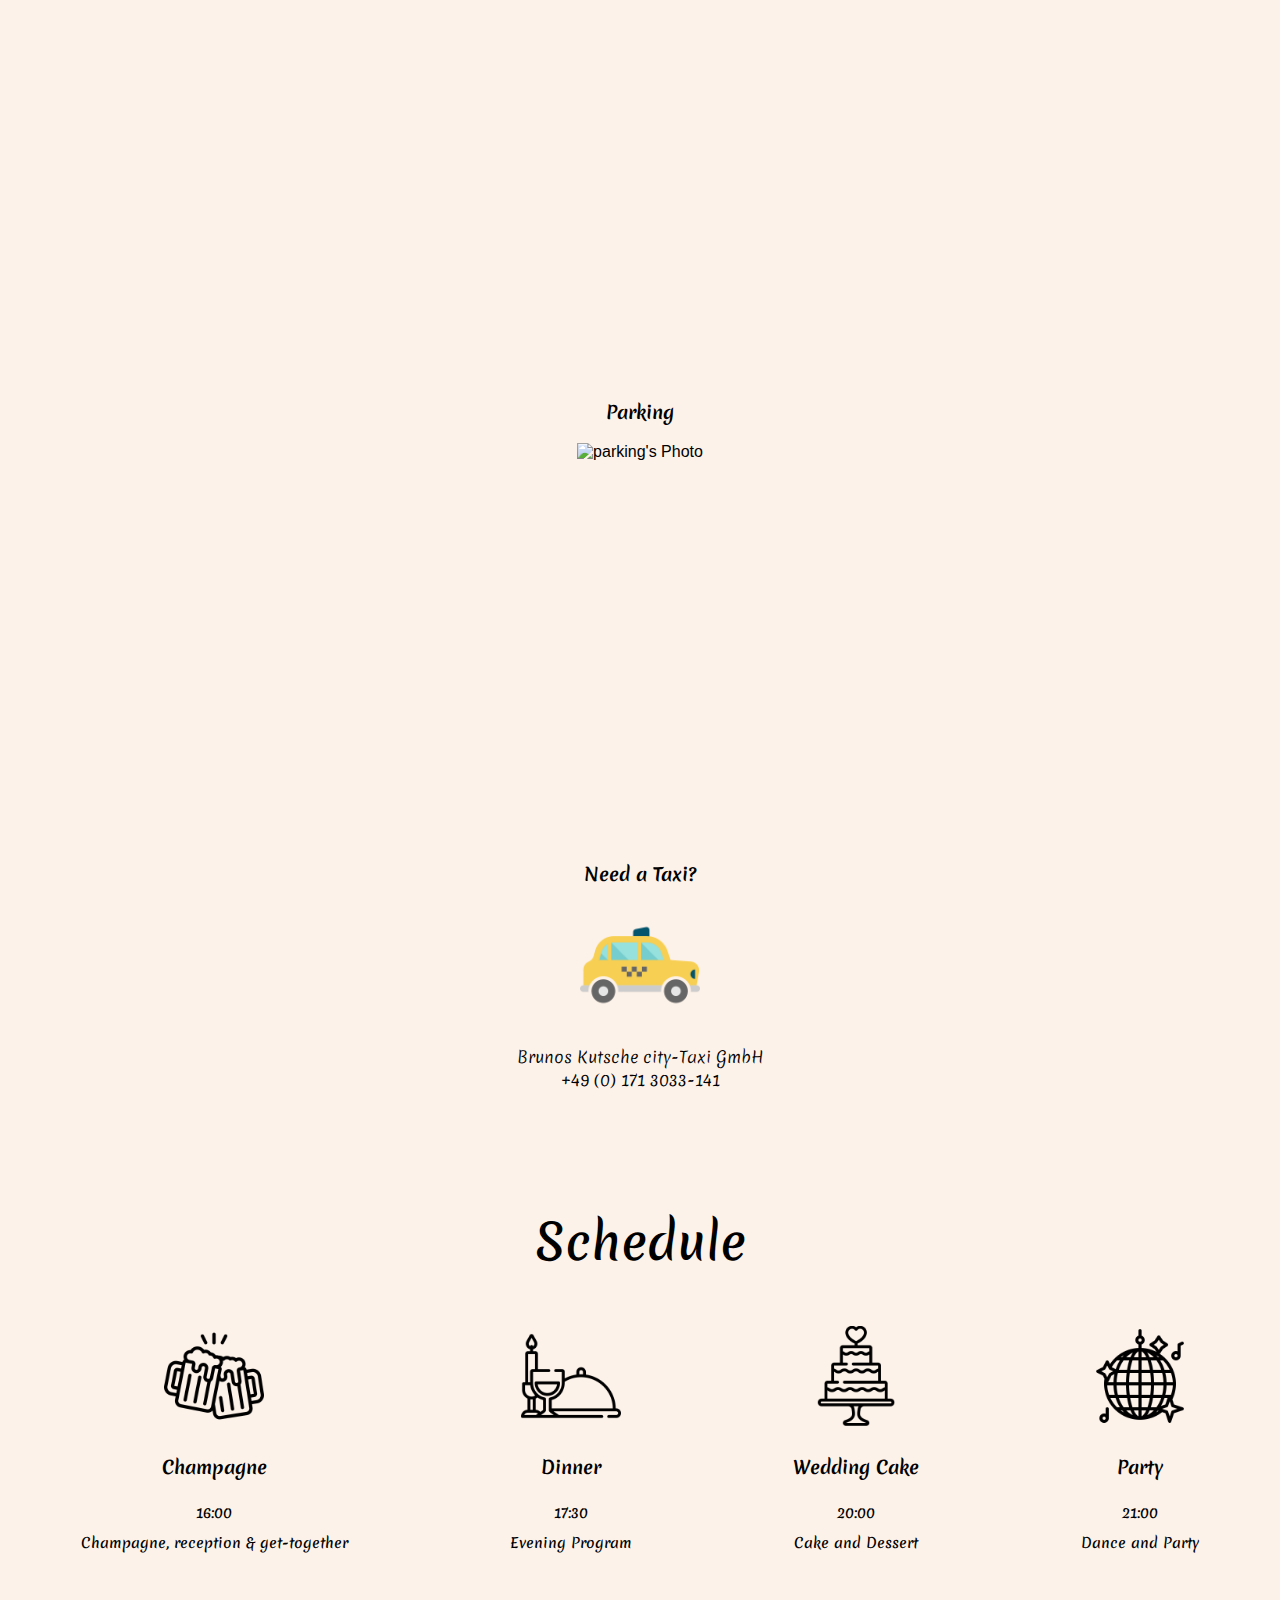
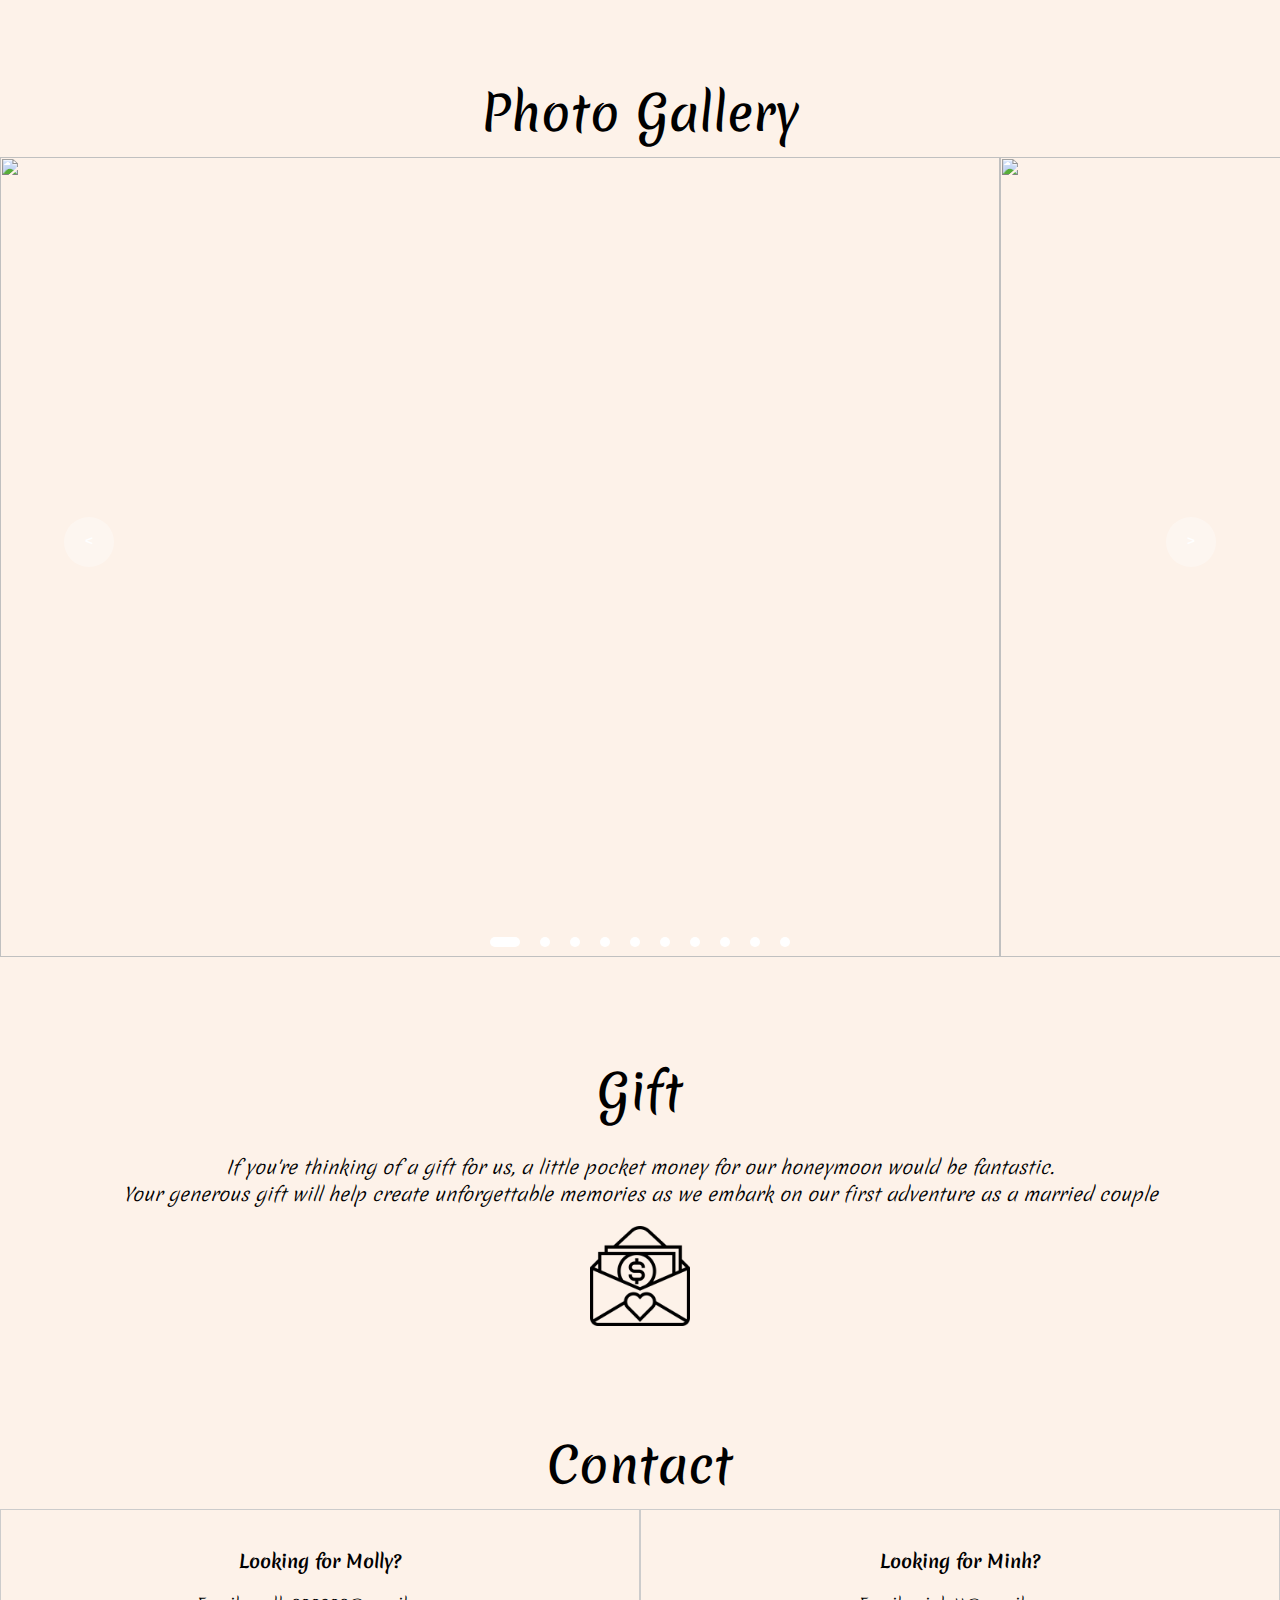
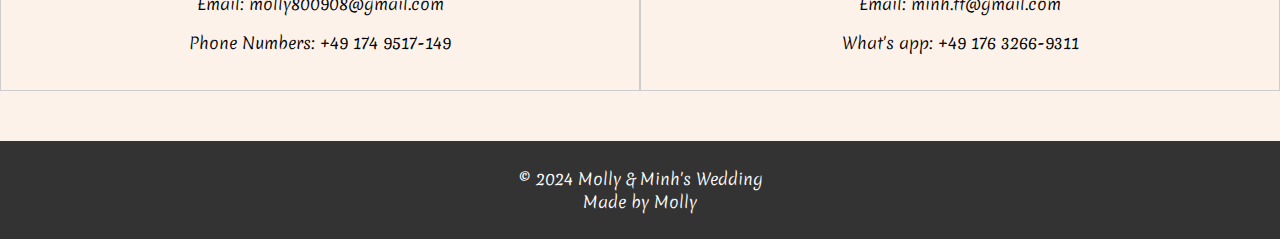
==== commit 439f54b4: "Update Hamburger menu drop down" ====
--- a/index.html
+++ b/index.html
@@ -28,17 +28,19 @@
                 <div class="bar"></div>
                 <div class="bar"></div>
             </div>
-        
-            <!-- Mobile Menu (Hidden by Default) -->
-            <ul class="header-menu-right mobile-menu">
-                <li><a href="#home">Home</a></li>
-                <li><a href="#about">About Us</a></li>
-                <li><a href="#details">Wedding Details</a></li>
-                <li><a href="#schedule">Schedule</a></li>
-                <li><a href="#gallery">Photo</a></li>
-                <li><a href="#gift">Gift</a></li>
-                <li><a href="#contact">Contact</a></li>
-            </ul>
+            <div class="mobile-menu-container">
+                <!-- Mobile Menu (Hidden by Default) -->
+                <ul class="header-menu-right mobile-menu">
+                    <li><a href="#home">Home</a></li>
+                    <li><a href="#about">About Us</a></li>
+                    <li><a href="#details">Wedding Details</a></li>
+                    <li><a href="#schedule">Schedule</a></li>
+                    <li><a href="#gallery">Photo</a></li>
+                    <li><a href="#gift">Gift</a></li>
+                    <li><a href="#contact">Contact</a></li>
+                </ul>
+            </div>
+
         </nav>
     </header>
 
--- a/styles.css
+++ b/styles.css
@@ -97,6 +97,11 @@
 .hamburger-menu {
     display: none; /* Hide by default on larger screens */
     cursor: pointer;
+    position: absolute; /* Position it as an overlay on top of the menu */
+    top: 20px; /* Adjust the top position */
+    left: 20px; /* Adjust the left position */
+    z-index: 101; /* Ensure it's above other content */
+
 }
 
 .bar {
@@ -109,6 +114,61 @@
 /* Mobile Menu (Hidden by Default) */
 .header-menu-right.mobile-menu {
     display: none;
+}
+
+/* Mobile Menu Container (Hidden by Default) */
+.mobile-menu-container {
+    display: none;
+    background-color: #FFF;
+    position: absolute;
+    top: 60px; /* Adjust this value to position the dropdown menu below the header */
+    right: 20px;
+    z-index: 101; /* Ensure it's above other content */
+    border: 1px solid #154360;
+}
+
+/* Style for the dropdown mobile menu */
+.mobile-menu-container ul {
+    list-style: none;
+    padding: 0;
+    margin: 0;
+}
+
+.mobile-menu-container li {
+    text-align: center;
+    margin-bottom: 10px;
+}
+
+.mobile-menu-container a {
+    display: block;
+    color: #154360;
+    text-decoration: none;
+    font-size: medium;
+    font-weight: lighter;
+    text-transform: uppercase;
+    padding: 10px 20px;
+}
+
+/* Style for the dropdown mobile menu when expanded */
+.mobile-menu-container.show-mobile-menu {
+    display: block;
+}
+
+
+/* Media query for mobile screens */
+@media screen and (max-width: 768px) {
+    .header-menu-right.mobile-menu {
+        display: none; /* Hide the desktop menu */
+    }
+
+    .header-menu-right.mobile-menu li {
+        display: block; /* Display mobile menu items */
+        margin-left: 0; /* Remove margin for mobile menu items */
+    }
+
+    .hamburger-menu {
+        display: block; /* Display hamburger menu on smaller screens */
+    }
 }
 
 
@@ -267,45 +327,78 @@
     height: auto; /* Ensure the image fills the container */
 }
 
+/* Responsive adjustments for smaller screens */
+@media screen and (max-width: 768px) {
+    .parking-image-container {
+        width: 100%; /* Set width to 100% for smaller screens */
+        height: auto; /* Allow height to adjust based on the image aspect ratio */
+        max-width: 100%; /* Ensure the container doesn't exceed the screen width */
+    }
+
+    .parking-image-container img {
+        width: 100%; /* Ensure the image fills the container */
+        height: auto; /* Allow height to adjust based on the image aspect ratio */
+    }
+}
 
 /* Style the countdown timer */
 .countdown-timer ul {
     /* Your styles for the countdown timer here */
     display: flex;
     justify-content: center;
+    padding: 0;
+    margin: 0;
 }
 
 .countdown-timer ul li{
     list-style-type: none;
-    font-size: 1 rem;
+    font-size: 3 vw;
     text-transform: uppercase;
     text-align: center;
     font-family: 'Merienda', cursive;
     margin-bottom: 2rem;
+    margin-right: -1vw;
+    margin-left: -1vw;
+    color: #154360;
 
 }
 
 .countdown-timer li span{
     display: block;
-    font-size: 5rem;
+    font-size: 6vw;
     font-family: 'Dancing Script', cursive;
     color: #154360;
     margin-top: 1rem;
 }
 
 .countdown-timer li.separator{
-    margin:0 10px;
-    font-size: 5rem;
+    margin:0 2vw;
+    font-size: 6vw;
     font-family: 'Dancing Script', cursive;
-    margin-top: 1rem;
     line-height: 1;
     color: #154360;
 }
 
 .countdown-timer li:first-of-type{
-    margin-right: 5rem;
-}
-
+    margin-right: 5vw;
+}
+
+/* Responsive adjustments for smaller screens */
+@media screen and (max-width: 768px) {
+    .countdown-timer ul li {
+        font-size: 4vw; /* Adjust font size for smaller screens */
+    }
+
+    .countdown-timer li span {
+        font-size: 8vw; /* Adjust font size for smaller screens */
+        line-height: 1;
+    }
+
+    .countdown-timer li.separator {
+        margin: 0 3vw; /* Adjust the spacing between separators for smaller screens */
+        font-size: 8vw; /* Adjust font size for smaller screens */
+    }
+}
 
 /*Contact*/
 
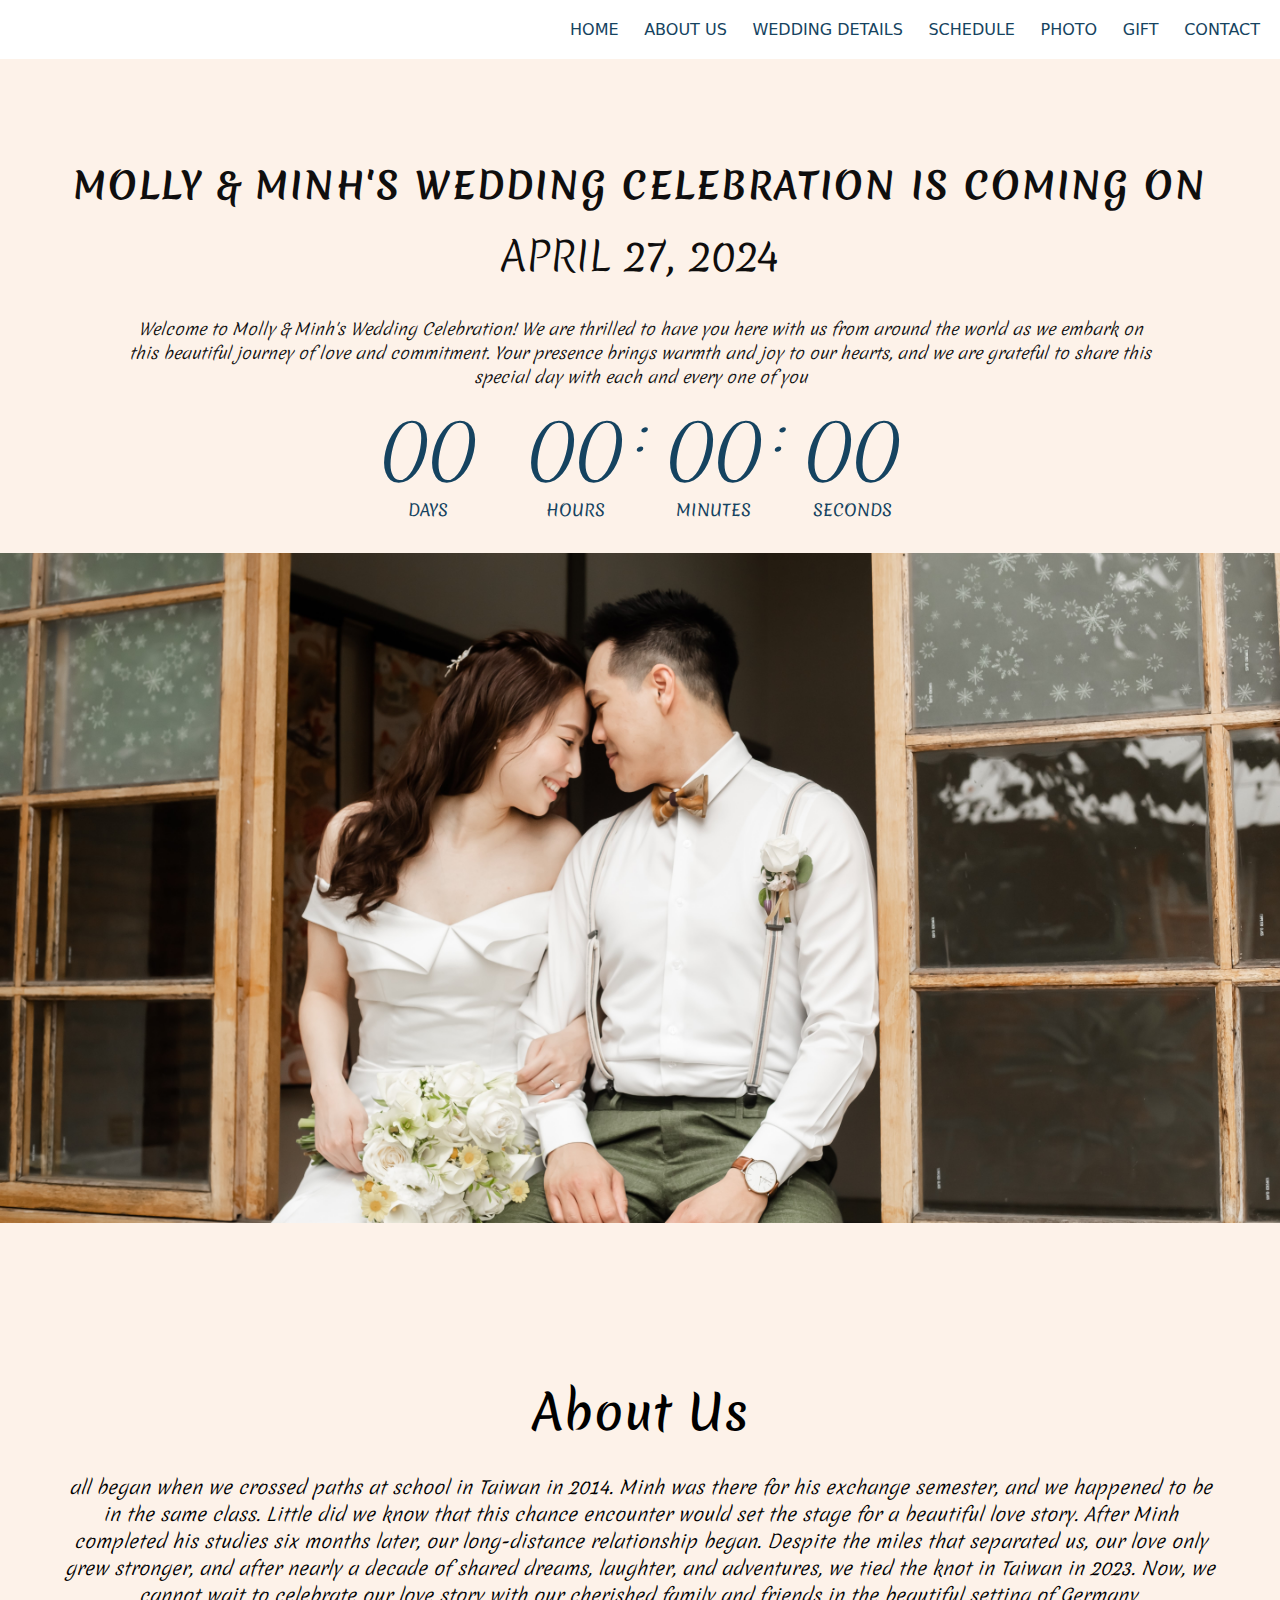
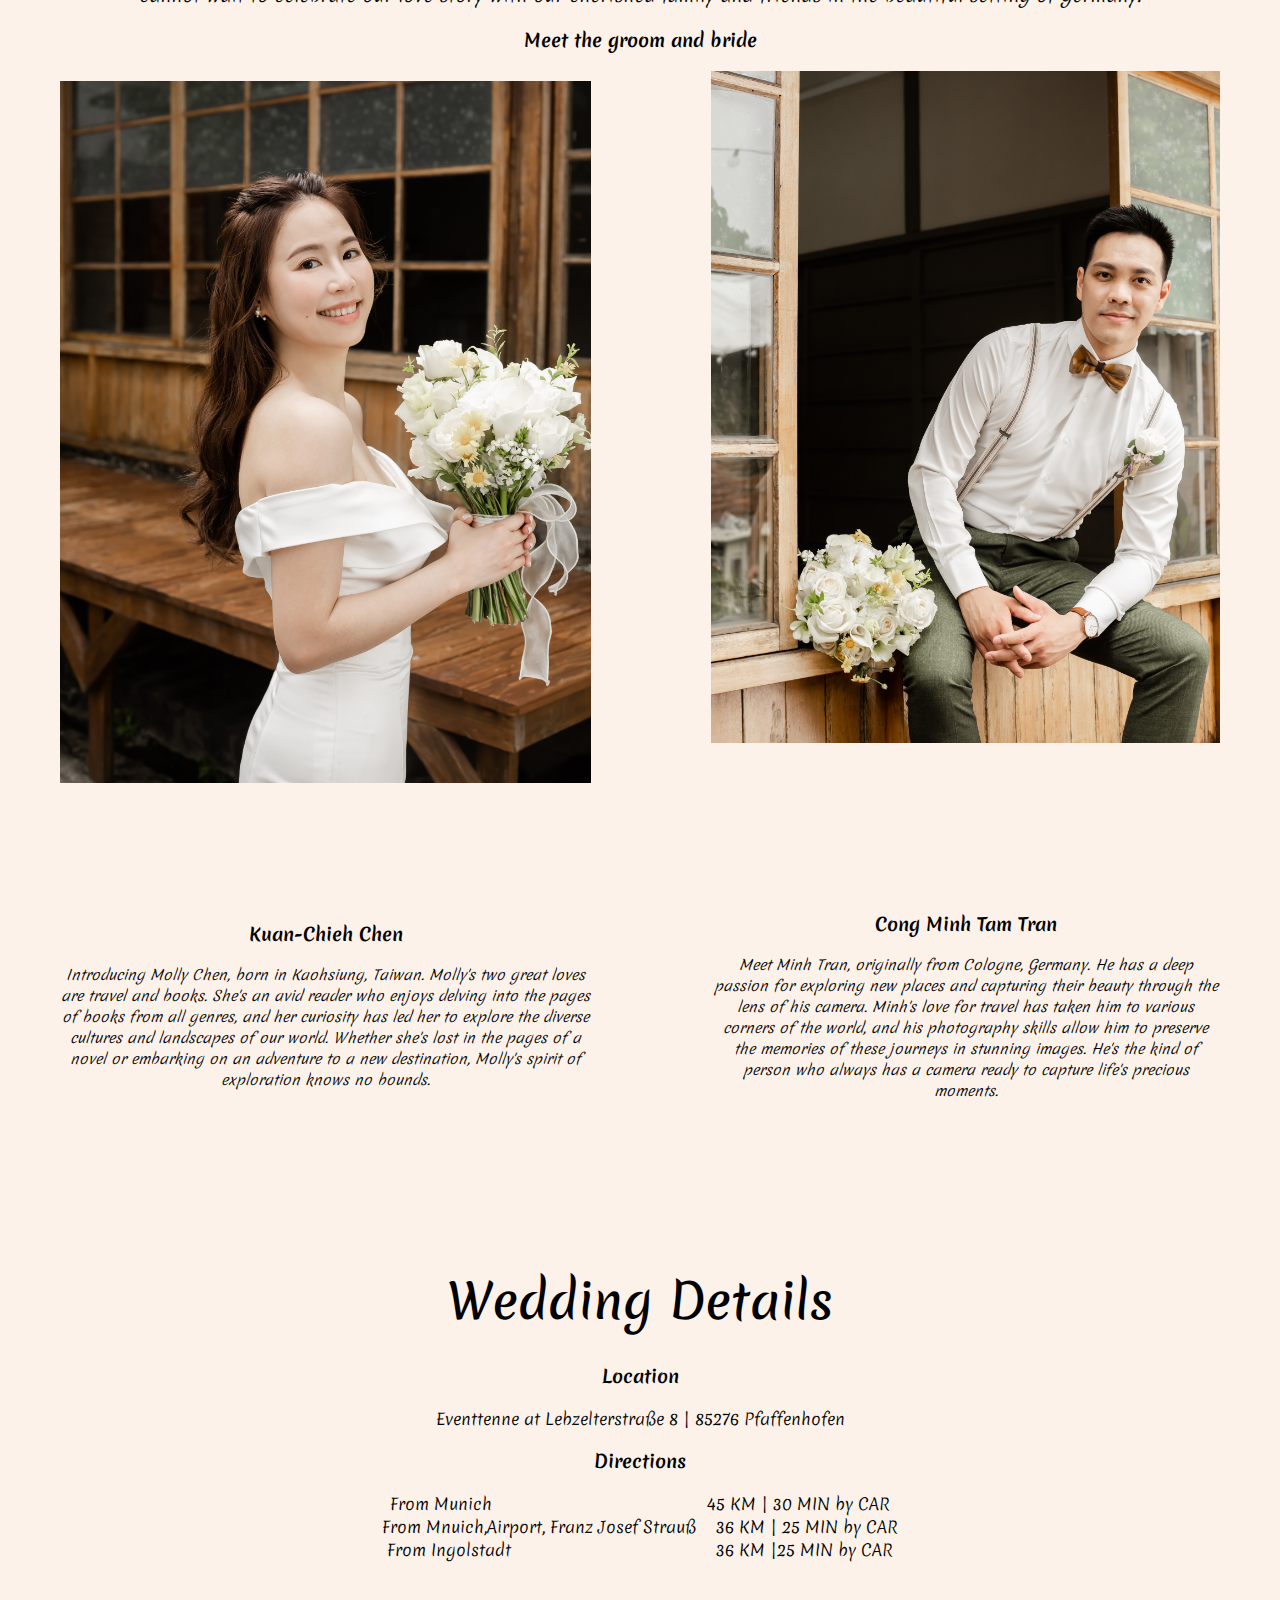
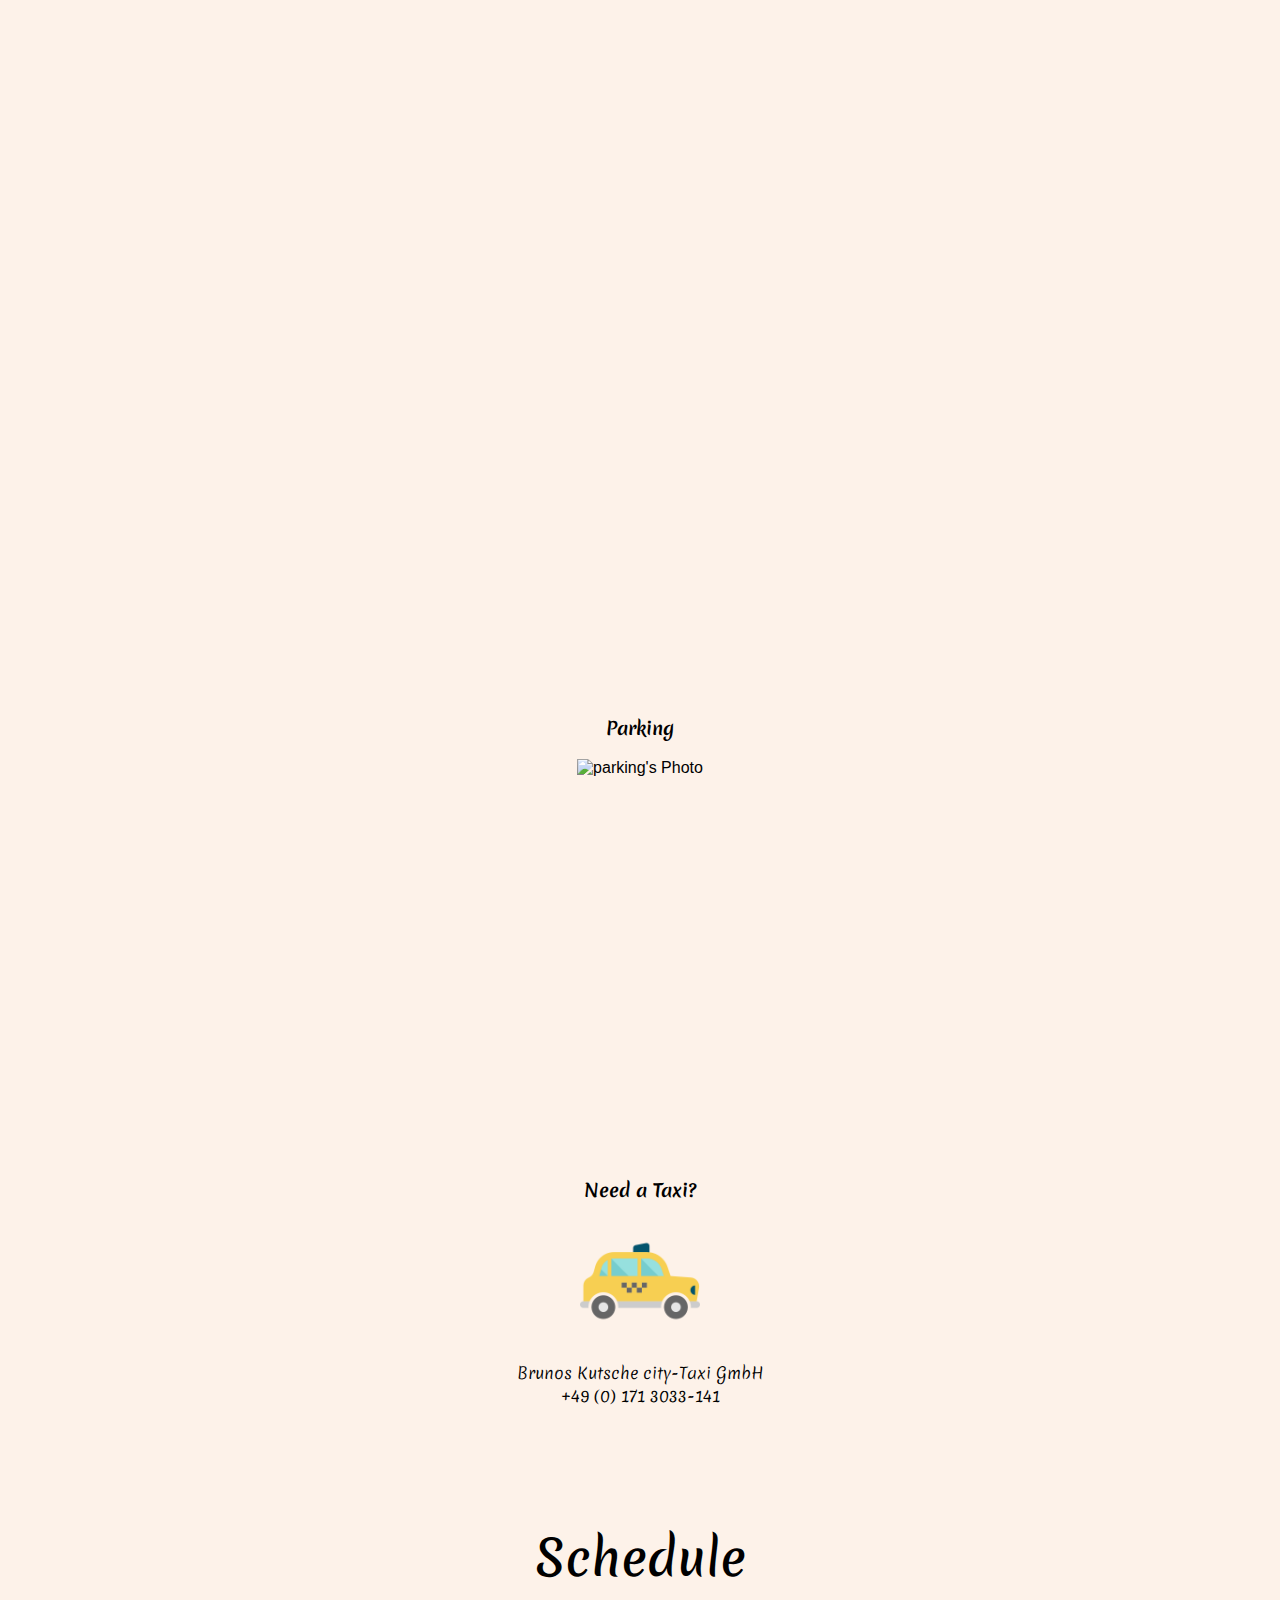
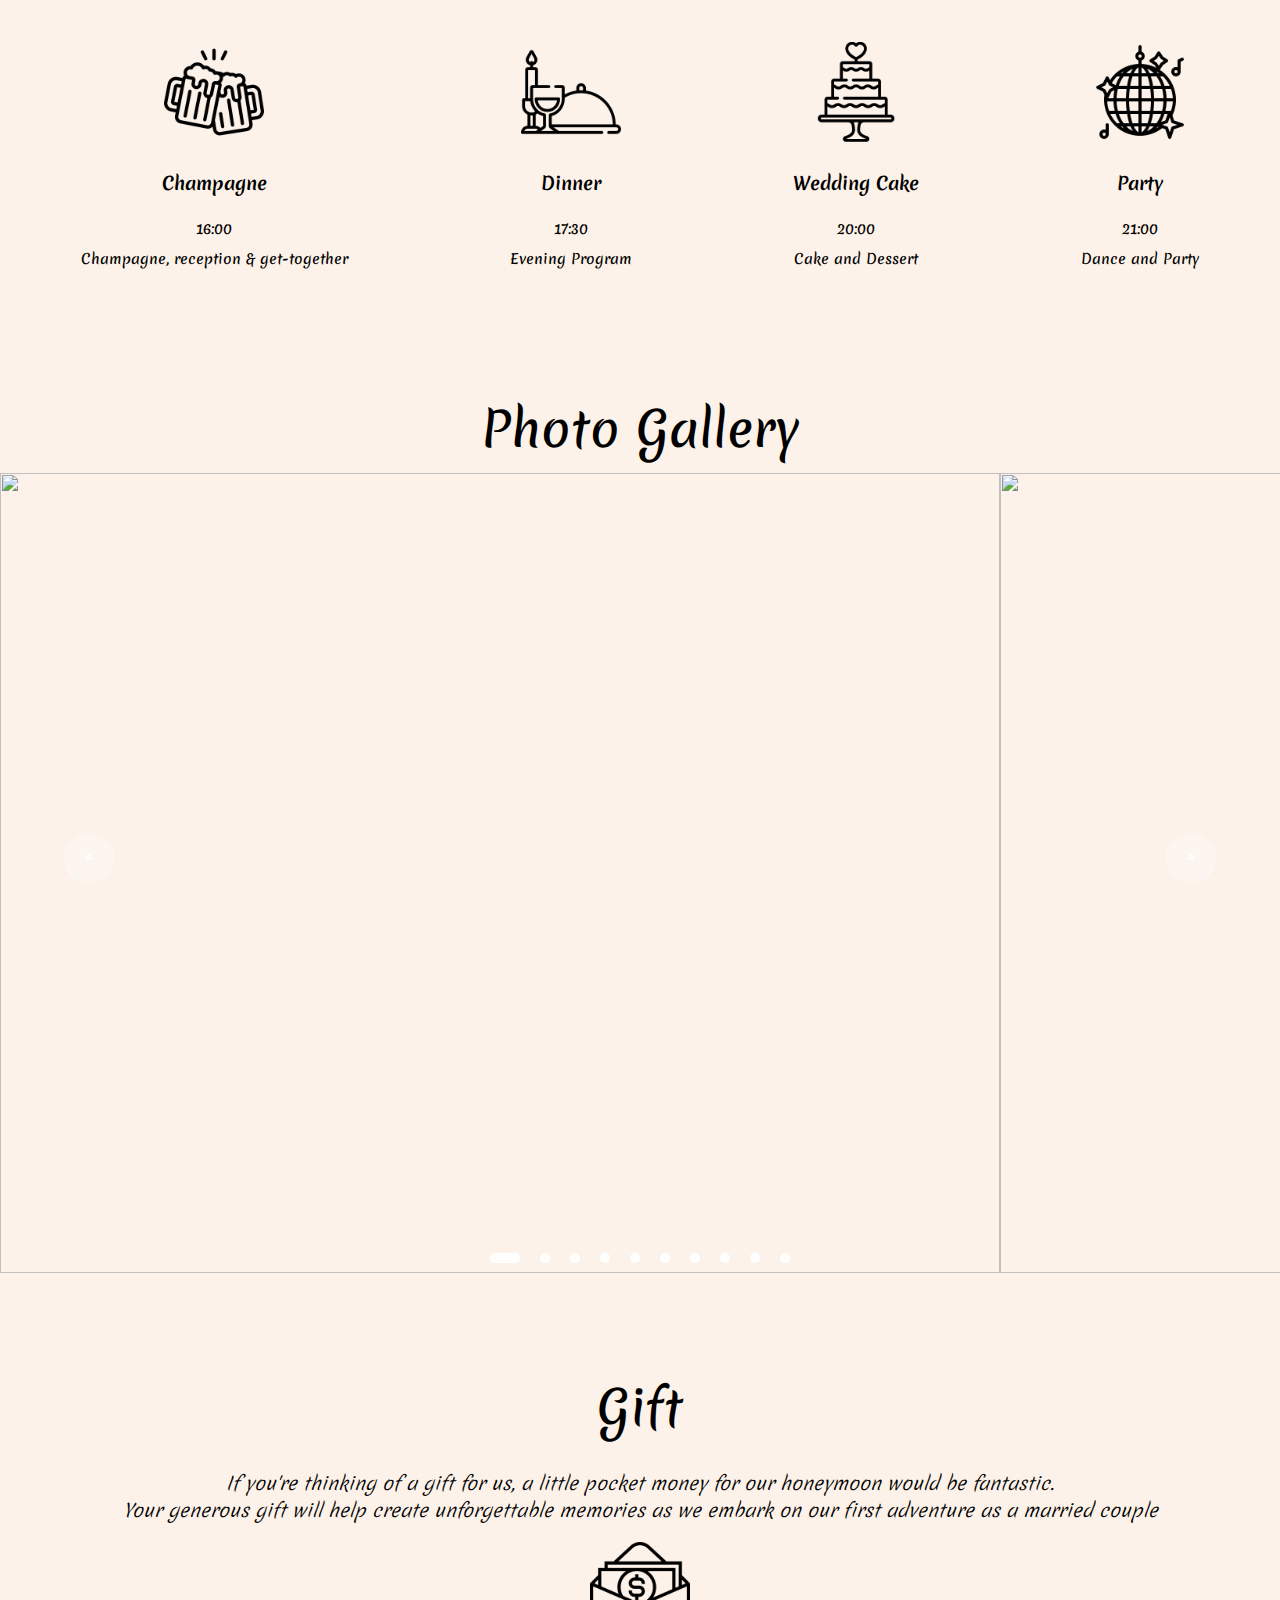
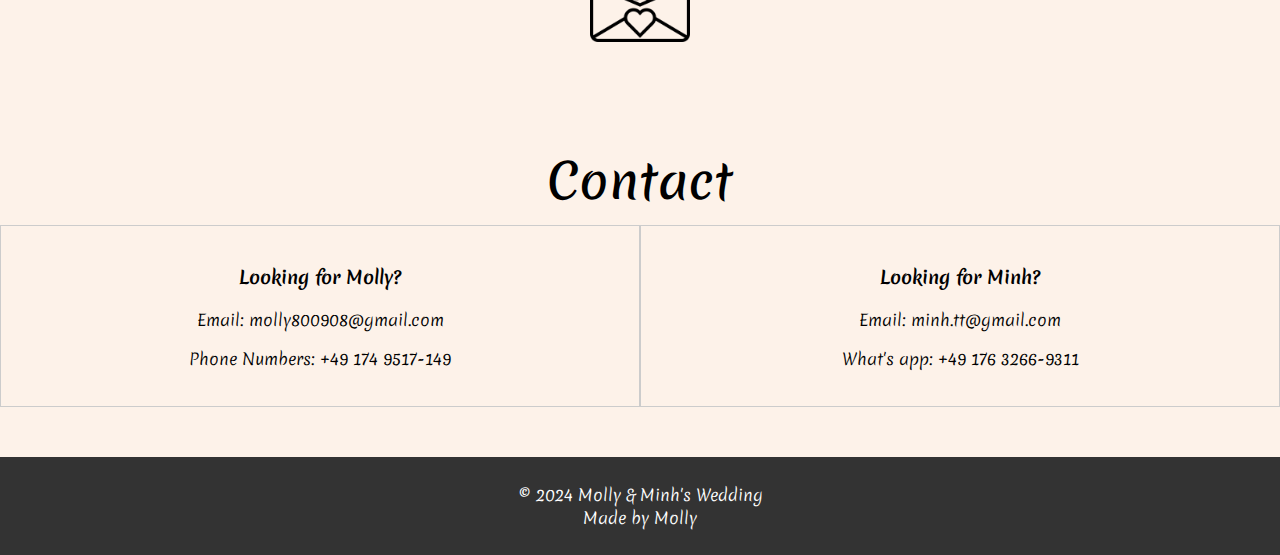
==== commit 7047c015: "Adjust google map container" ====
--- a/index.html
+++ b/index.html
@@ -124,8 +124,10 @@
             From Mnuich,Airport, Franz Josef Strauß&nbsp;&nbsp;&nbsp;&nbsp;36 KM | 25 MIN by CAR<br>
             From Ingolstadt&nbsp;&nbsp;&nbsp;&nbsp;&nbsp;&nbsp;&nbsp;&nbsp;&nbsp;&nbsp;&nbsp;&nbsp;&nbsp;&nbsp;&nbsp;&nbsp;&nbsp;&nbsp;&nbsp;&nbsp;&nbsp;&nbsp;&nbsp;&nbsp;&nbsp;&nbsp;&nbsp;&nbsp;&nbsp;&nbsp;&nbsp;&nbsp;&nbsp;&nbsp;&nbsp;&nbsp;&nbsp;&nbsp;&nbsp;&nbsp;&nbsp;36 KM |25 MIN by CAR<br>
         </p>
-        <iframe src="https://www.google.com/maps/embed?pb=!1m14!1m8!1m3!1d10570.24416996044!2d11.543544107671986!3d48.522478899999996!3m2!1i1024!2i768!4f13.1!3m3!1m2!1s0x479e5dfcf99628e1%3A0x32b05a6ac4082070!2sEventtenne!5e0!3m2!1sen!2sde!4v1705231350910!5m2!1sen!2sde" width="1000" height="400" style="border:0;" allowfullscreen="" loading="lazy" referrerpolicy="no-referrer-when-downgrade"></iframe>
-        <p class="details-parking">Parking</p>
+        <div class="google-map-container">
+            <iframe src="https://www.google.com/maps/embed?pb=!1m14!1m8!1m3!1d10570.24416996044!2d11.543544107671986!3d48.522478899999996!3m2!1i1024!2i768!4f13.1!3m3!1m2!1s0x479e5dfcf99628e1%3A0x32b05a6ac4082070!2sEventtenne!5e0!3m2!1sen!2sde!4v1705231350910!5m2!1sen!2sde" width="1000" height="400" style="border:0;" allowfullscreen="" loading="lazy" referrerpolicy="no-referrer-when-downgrade"></iframe>
+        </div>
+            <p class="details-parking">Parking</p>
         <!-- Date, time, and location of the ceremony, reception info, dress code, directions, etc. -->
         <div class="parking-image-container">
             <img src="parking.png" alt="parking's Photo">
--- a/styles.css
+++ b/styles.css
@@ -341,6 +341,29 @@
     }
 }
 
+/* CSS for Google Map Container */
+.google-map-container {
+    position: relative;
+    padding-bottom: 56.25%; /* 16:9 aspect ratio (change as needed) */
+    height: 0;
+    overflow: hidden;
+}
+
+.google-map-container iframe {
+    position: absolute;
+    top: 0;
+    left: 0;
+    width: 100%;
+    height: 100%;
+}
+
+/* Responsive adjustments for smaller screens (e.g., mobile) */
+@media screen and (max-width: 768px) {
+    .google-map-container {
+        padding-bottom: 75%; /* Adjust the aspect ratio for smaller screens */
+    }
+}
+
 /* Style the countdown timer */
 .countdown-timer ul {
     /* Your styles for the countdown timer here */
@@ -416,6 +439,19 @@
 /* Additional styling for the bride and groom sections if needed */
 .bride-contact, .groom-contact {
     background-color: #FDF2E9; /* Optional background color */
+}
+
+/* Media query for screens smaller than 768px (typical mobile screens) */
+@media screen and (max-width: 768px) {
+    .contact-container {
+        flex-direction: column; /* Stack bride and groom contact vertically */
+    }
+
+    .bride-contact, .groom-contact {
+        flex: none; /* Reset flex property to default */
+        width: 100%; /* Make both bride and groom contact sections full width */
+        margin-bottom: 20px; /* Add spacing between bride and groom contact sections */
+    }
 }
 
 
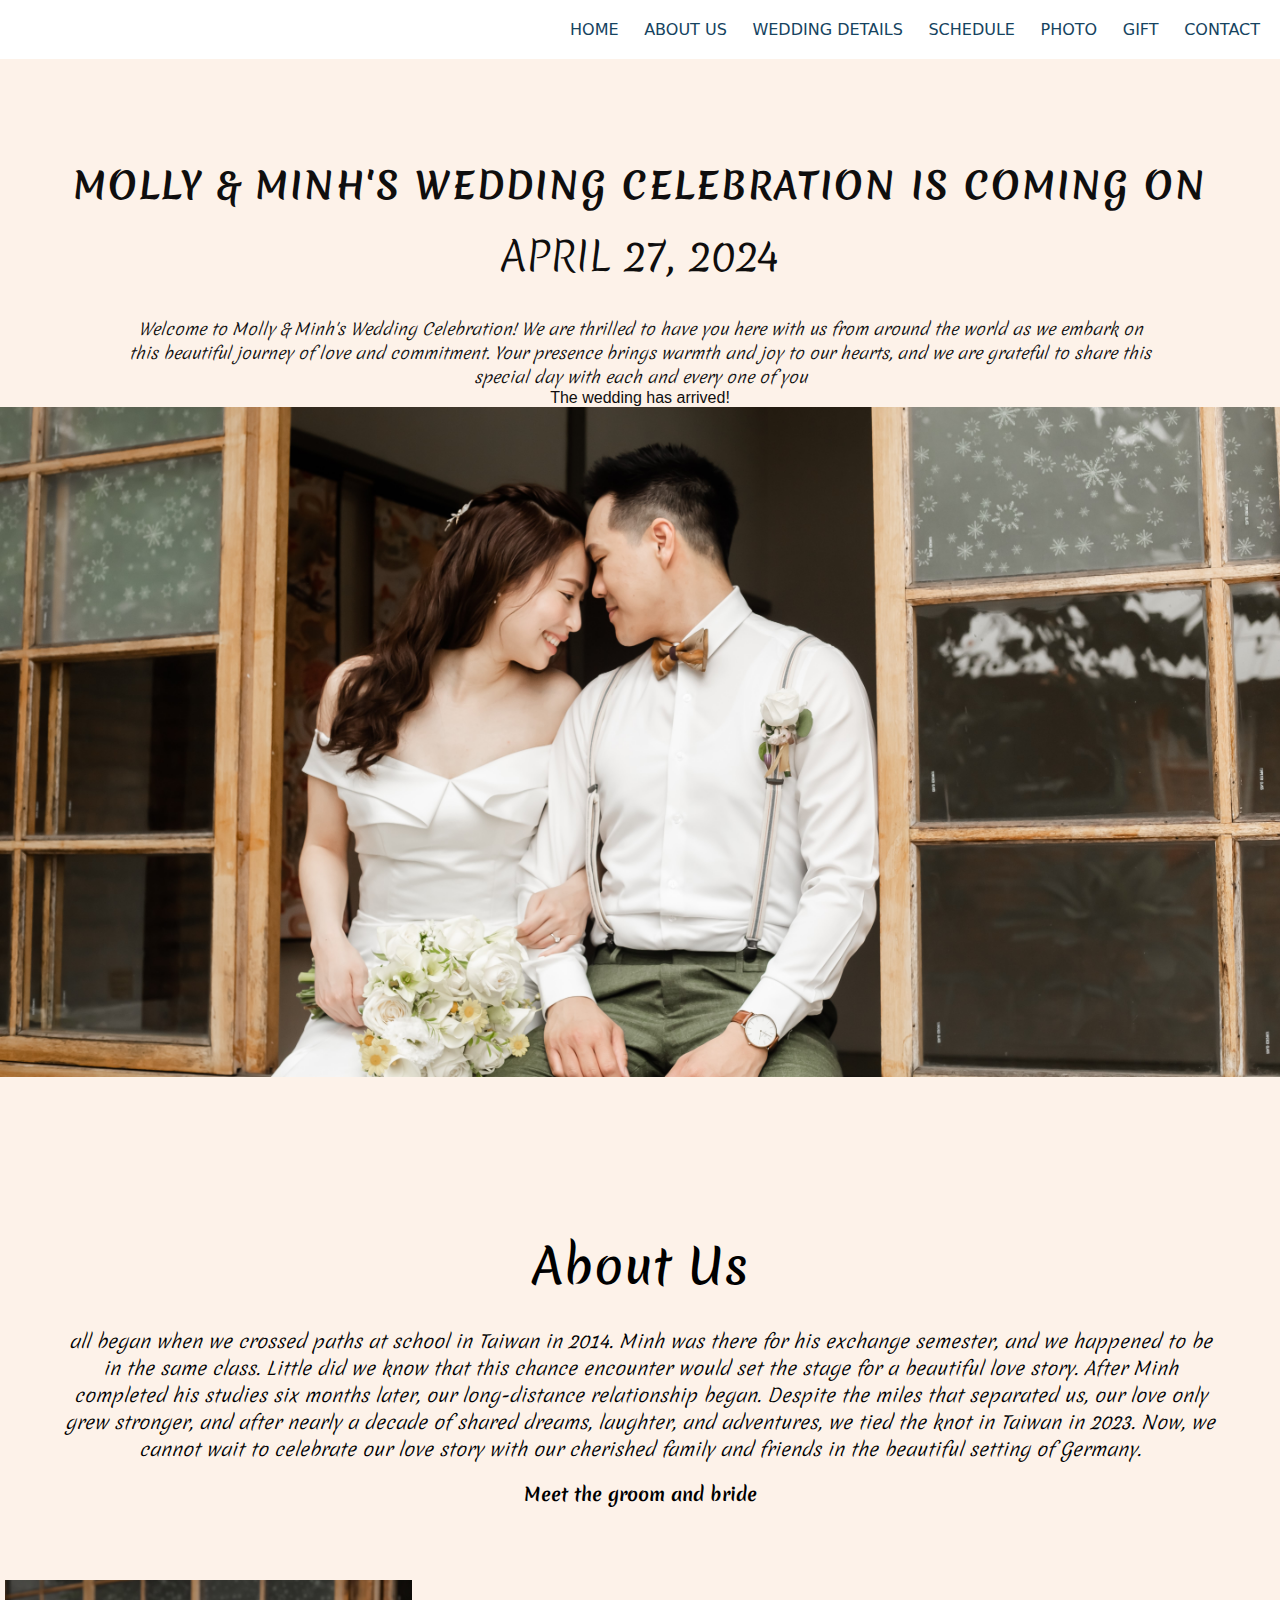
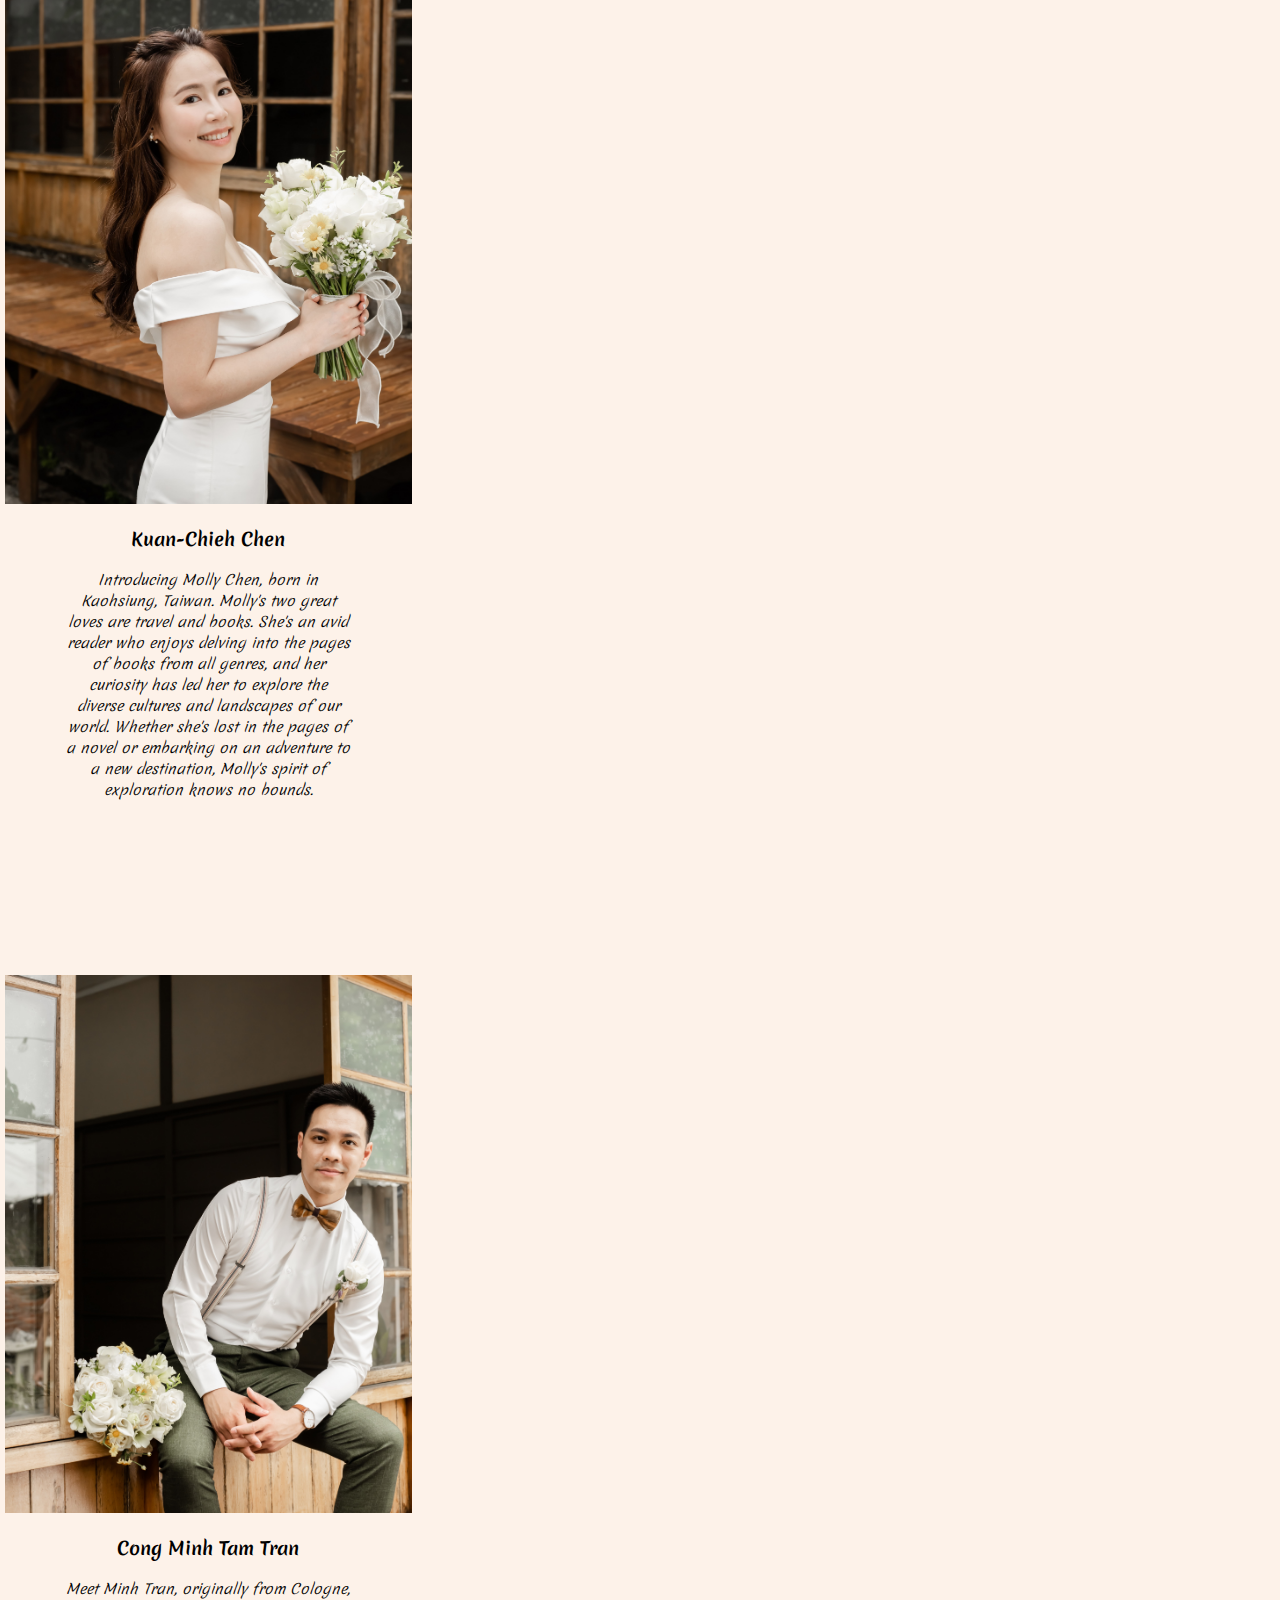
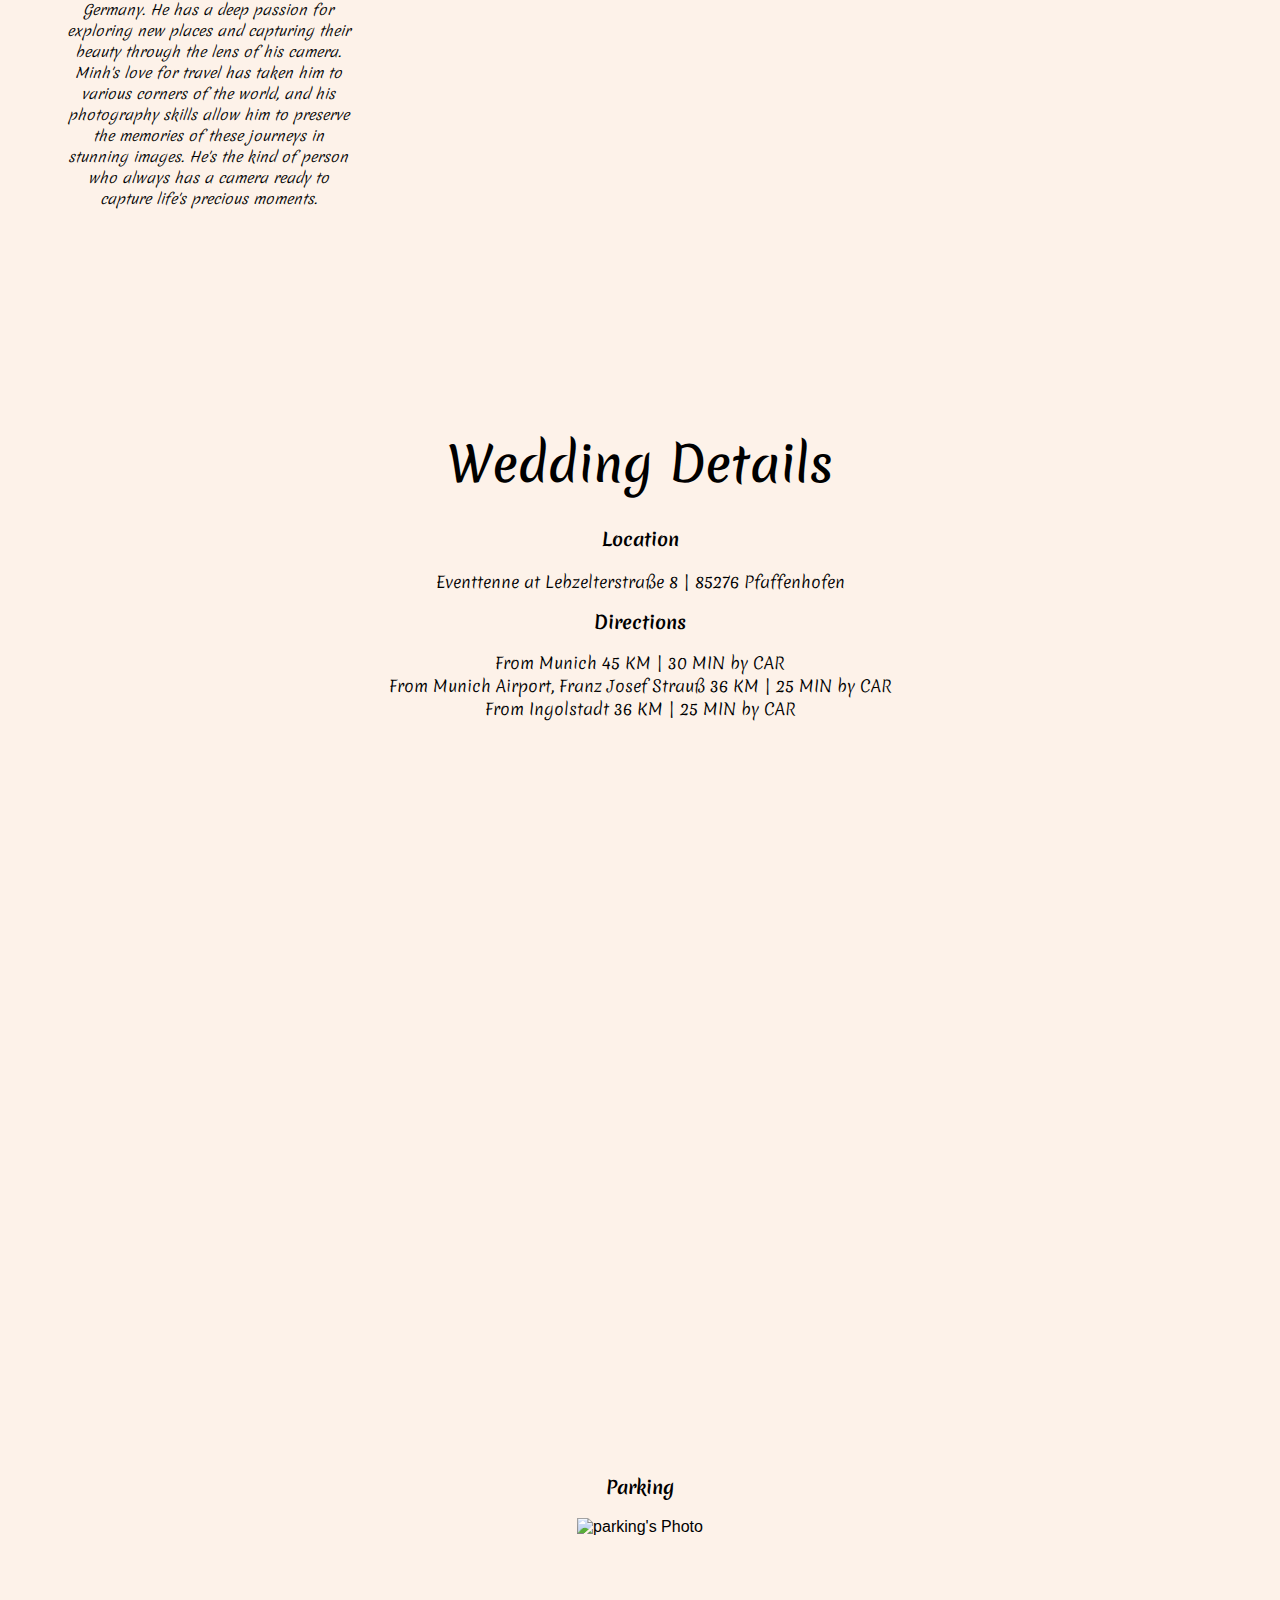
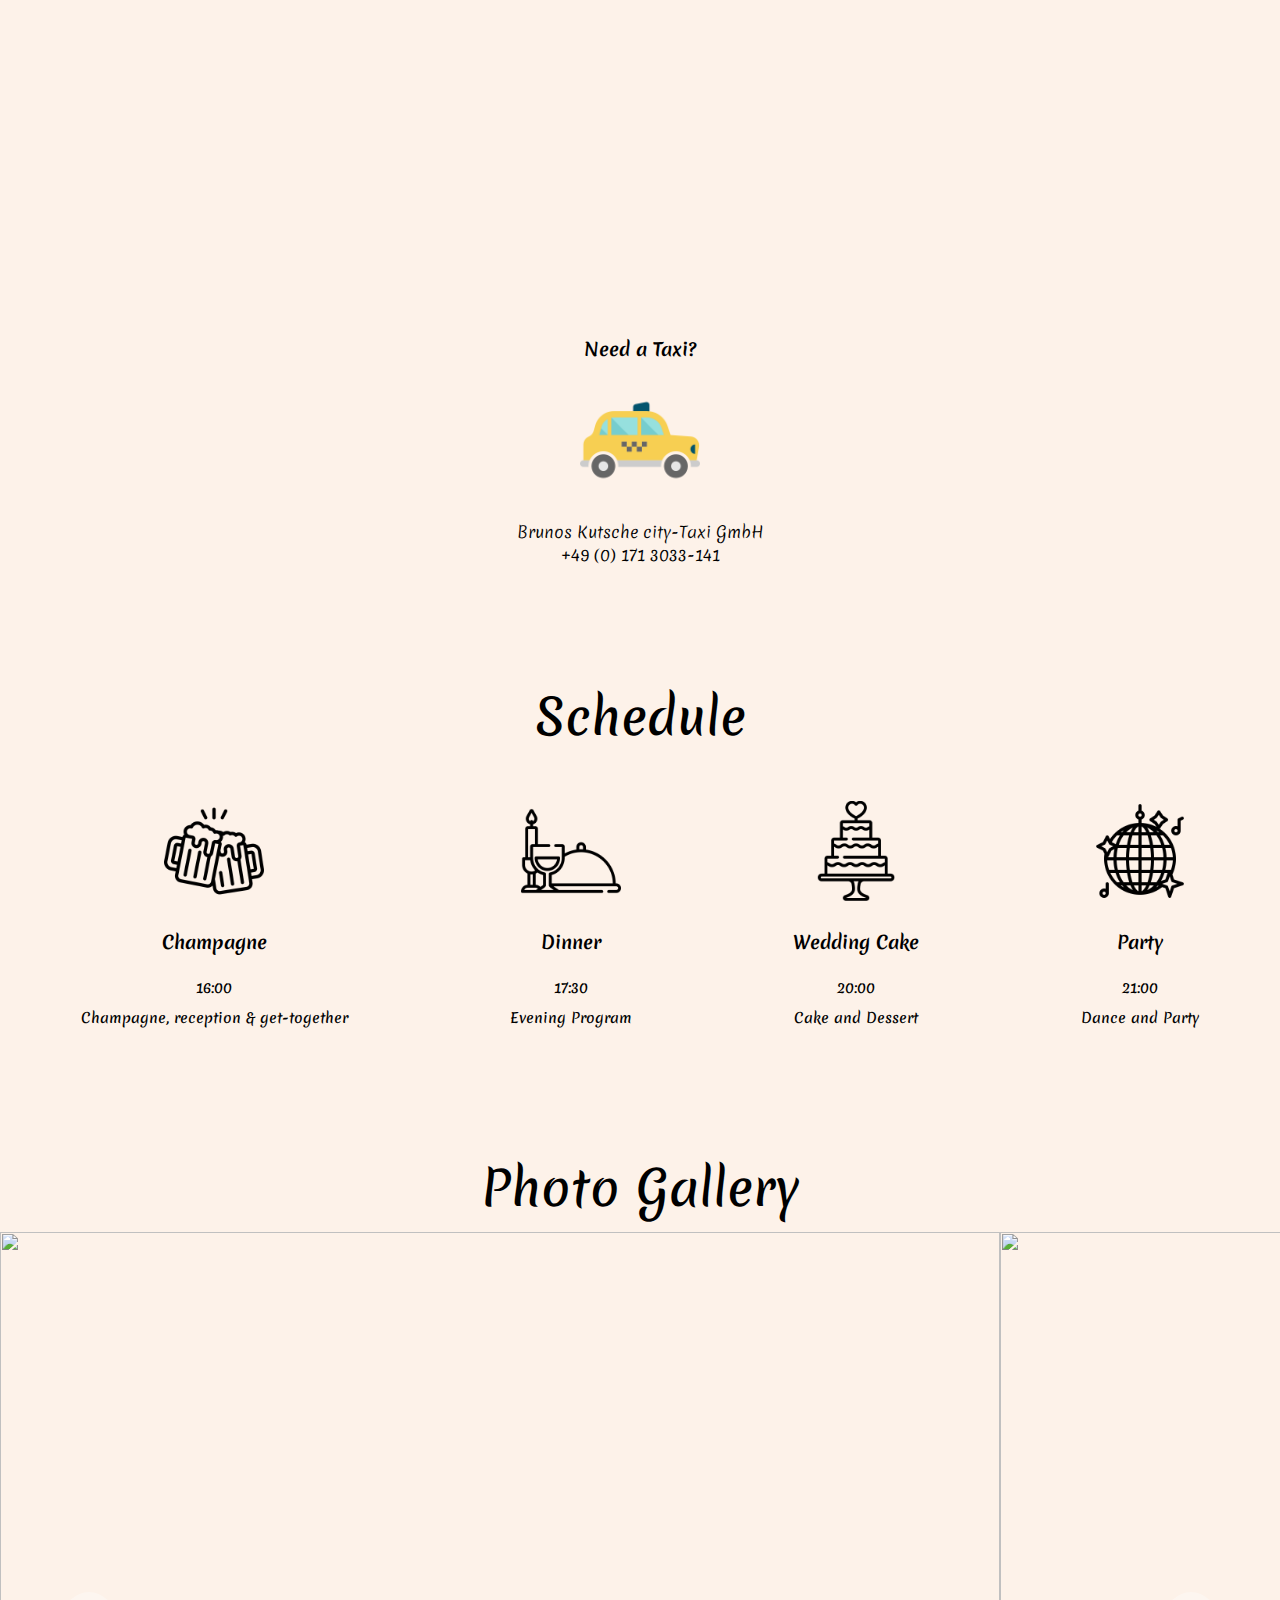
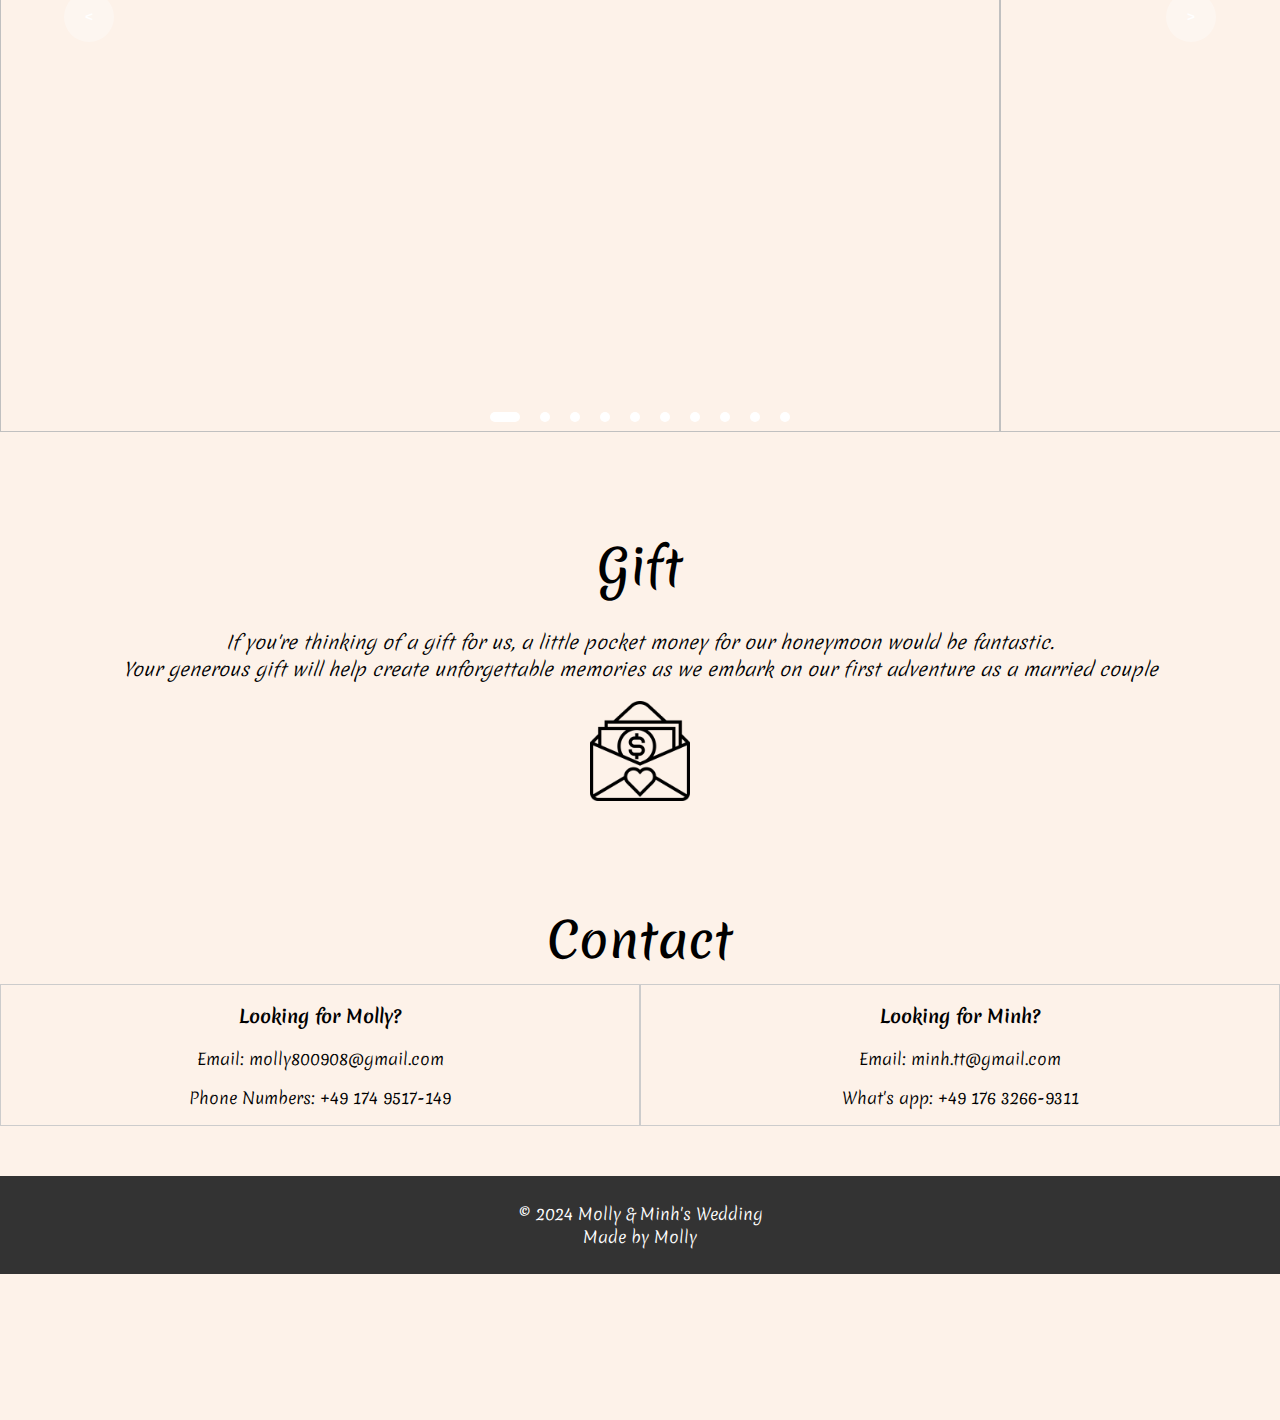
==== commit f539a7cc: "update contact width" ====
--- a/index.html
+++ b/index.html
@@ -87,7 +87,37 @@
         
         <p class="groom-and-bride"> Meet the groom and bride</p>
 
-        <div class="profile">
+        
+        <section id="bride" class="content">
+            <div class="profile">
+                <div class="image-container">
+                    <img src="molly.jpg" alt="Bride's Photo">
+                    <p class="bride-name">Kuan-Chieh Chen</p>
+                    <p class="bride-intro">Introducing Molly Chen, born in Kaohsiung, Taiwan. Molly's two great loves are travel and books. 
+                        She's an avid reader who enjoys delving into the pages of books from all genres, and her curiosity has led her 
+                        to explore the diverse cultures and landscapes of our world. Whether she's lost in the pages of a novel or
+                         embarking on an adventure to a new destination, Molly's spirit of exploration knows no bounds.</p>
+                </div>
+            </div>
+        </section>
+        
+        <section id="groom" class="content">
+            <div class="profile">
+                <div class="image-container">
+                    <img src="minh.jpg" alt="Groom's Photo">
+                    <p class="groom-name">Cong Minh Tam Tran</p>
+                    <p class="groom-intro">Meet Minh Tran, originally from Cologne, Germany. 
+                        He has a deep passion for exploring new places and capturing their beauty through the lens of his camera. 
+                        Minh's love for travel has taken him to various corners of the world, and his photography skills allow 
+                        him to preserve the memories of these journeys in stunning images. He's the kind of person who always has a camera ready to capture life's precious moments.</p>
+                </div>
+            </div>
+        </section>
+        
+
+
+        
+        <!--<div class="profile">
             <div class="profile-image">
                 <div class="image-container">
                 <img src="molly.jpg" alt="Bride's Photo">
@@ -108,10 +138,8 @@
                     Minh's love for travel has taken him to various corners of the world, and his photography skills allow 
                     him to preserve the memories of these journeys in stunning images. He's the kind of person who always has a camera ready to capture life's precious moments.</p>
             </div>
-        </div>
-
-
-        
+        </div> -->
+
     </section>
 
     <section id="details" class="content">
@@ -120,9 +148,9 @@
         <p>Eventtenne at Lebzelterstraße 8 | 85276 Pfaffenhofen</p>
         <p class="details-direction">Directions</p>
         <p>
-            From Munich&nbsp;&nbsp;&nbsp;&nbsp;&nbsp;&nbsp;&nbsp;&nbsp;&nbsp;&nbsp;&nbsp;&nbsp;&nbsp;&nbsp;&nbsp;&nbsp;&nbsp;&nbsp;&nbsp;&nbsp;&nbsp;&nbsp;&nbsp;&nbsp;&nbsp;&nbsp;&nbsp;&nbsp;&nbsp;&nbsp;&nbsp;&nbsp;&nbsp;&nbsp;&nbsp;&nbsp;&nbsp;&nbsp;&nbsp;&nbsp;&nbsp;&nbsp;&nbsp;45 KM | 30 MIN by CAR <br>
-            From Mnuich,Airport, Franz Josef Strauß&nbsp;&nbsp;&nbsp;&nbsp;36 KM | 25 MIN by CAR<br>
-            From Ingolstadt&nbsp;&nbsp;&nbsp;&nbsp;&nbsp;&nbsp;&nbsp;&nbsp;&nbsp;&nbsp;&nbsp;&nbsp;&nbsp;&nbsp;&nbsp;&nbsp;&nbsp;&nbsp;&nbsp;&nbsp;&nbsp;&nbsp;&nbsp;&nbsp;&nbsp;&nbsp;&nbsp;&nbsp;&nbsp;&nbsp;&nbsp;&nbsp;&nbsp;&nbsp;&nbsp;&nbsp;&nbsp;&nbsp;&nbsp;&nbsp;&nbsp;36 KM |25 MIN by CAR<br>
+            <span>From Munich</span> 45 KM | 30 MIN by CAR <br>
+            <span>From Munich Airport, Franz Josef Strauß</span> 36 KM | 25 MIN by CAR <br>
+            <span>From Ingolstadt</span> 36 KM | 25 MIN by CAR
         </p>
         <div class="google-map-container">
             <iframe src="https://www.google.com/maps/embed?pb=!1m14!1m8!1m3!1d10570.24416996044!2d11.543544107671986!3d48.522478899999996!3m2!1i1024!2i768!4f13.1!3m3!1m2!1s0x479e5dfcf99628e1%3A0x32b05a6ac4082070!2sEventtenne!5e0!3m2!1sen!2sde!4v1705231350910!5m2!1sen!2sde" width="1000" height="400" style="border:0;" allowfullscreen="" loading="lazy" referrerpolicy="no-referrer-when-downgrade"></iframe>
--- a/styles.css
+++ b/styles.css
@@ -264,6 +264,22 @@
     /*background-color: #FDF2E9;*/
 }
 
+.details-direction {
+    margin: 0;
+    padding: 0;
+}
+
+.detail-direction span {
+    display: inline-block;
+    width: 50%;
+    text-align: left;
+    white-space: nowrap;
+    overflow: hidden;
+    text-overflow: ellipsis;
+    margin-bottom: 0.5rem;
+}
+
+
 .bride-intro, .groom-intro {
     font-style: italic; /* Set font style to italic */
     text-align:center; /* Center-align the text */
@@ -279,37 +295,49 @@
 
 .profile {
     display: flex; /* Display the profiles side by side */
-    justify-content: center; /* 使照片在水平方向上分散对齐 */
+    justify-content: space-between; /* 使照片在水平方向上分散对齐 */
     align-items: center; /* Center-align the profiles horizontally */
     margin-bottom: 50px; /* Add some spacing between the profiles */
 }
 
 .profile-image {
     text-align: center;
+    /*margin-top: 10px;*/
 }
 
 .image-container {
+    
     flex: 0 0 calc(33.33% - 10px); /* Set a specific width for the image container and leave space between them */
     width: 100%; /* Set a specific width for the image container */
-    height: 830px; /* Set a specific height for the image container */
+    height: auto; /* Set a specific height for the image container */
     overflow: hidden; /* Hide any image overflow */
-    /*border: 30px solid #FDF2E9;*/
-    border-left: 60px solid #FDF2E9;
-    border-right: 60px solid #FDF2E9;
-    background-color: #FDF2E9;
+    background-color:#FDF2E9;
     box-sizing: border-box; /* Include borders in the width calculation */
+    border: 5px solid #FDF2E9; /* Optional border for separation */
 }
 
 .image-container img {
-    width: auto; /* Ensure the image fills the container */
-    height: auto; /* Ensure the image fills the container */
-}
-
+    width: 100%;
+    height: auto; /* Ensure the image maintains its aspect ratio */
+    /*display: block; /* Remove extra spacing below images */
+    /*margin: 0 auto; /* Center-align images horizontally */
+}
 
 .profile-image p {
     margin-top: 10px; /* 调整文本与照片的间距 */
 }
 
+/* Additional styles for mobile screens */
+@media screen and (max-width: 767px) {
+    .profile {
+        flex-direction: column; /* Vertical layout for mobile */
+    }
+
+    .image-container {
+        flex: 0 0 100%; /* Full width for each profile container on mobile */
+        margin-bottom: 20px; /* Add spacing between profiles */
+    }
+}
 /*Wedding Details*/
 
 
@@ -357,12 +385,7 @@
     height: 100%;
 }
 
-/* Responsive adjustments for smaller screens (e.g., mobile) */
-@media screen and (max-width: 768px) {
-    .google-map-container {
-        padding-bottom: 75%; /* Adjust the aspect ratio for smaller screens */
-    }
-}
+
 
 /* Style the countdown timer */
 .countdown-timer ul {
@@ -398,7 +421,7 @@
     margin:0 2vw;
     font-size: 6vw;
     font-family: 'Dancing Script', cursive;
-    line-height: 1;
+    line-height: 1.5;
     color: #154360;
 }
 
@@ -432,7 +455,6 @@
 
 .bride-contact, .groom-contact {
     flex: 1;
-    padding: 20px;
     border: 1px solid #ccc; /* Add a border for separation */
 }
 
@@ -445,6 +467,7 @@
 @media screen and (max-width: 768px) {
     .contact-container {
         flex-direction: column; /* Stack bride and groom contact vertically */
+        padding: 0 20px;
     }
 
     .bride-contact, .groom-contact {
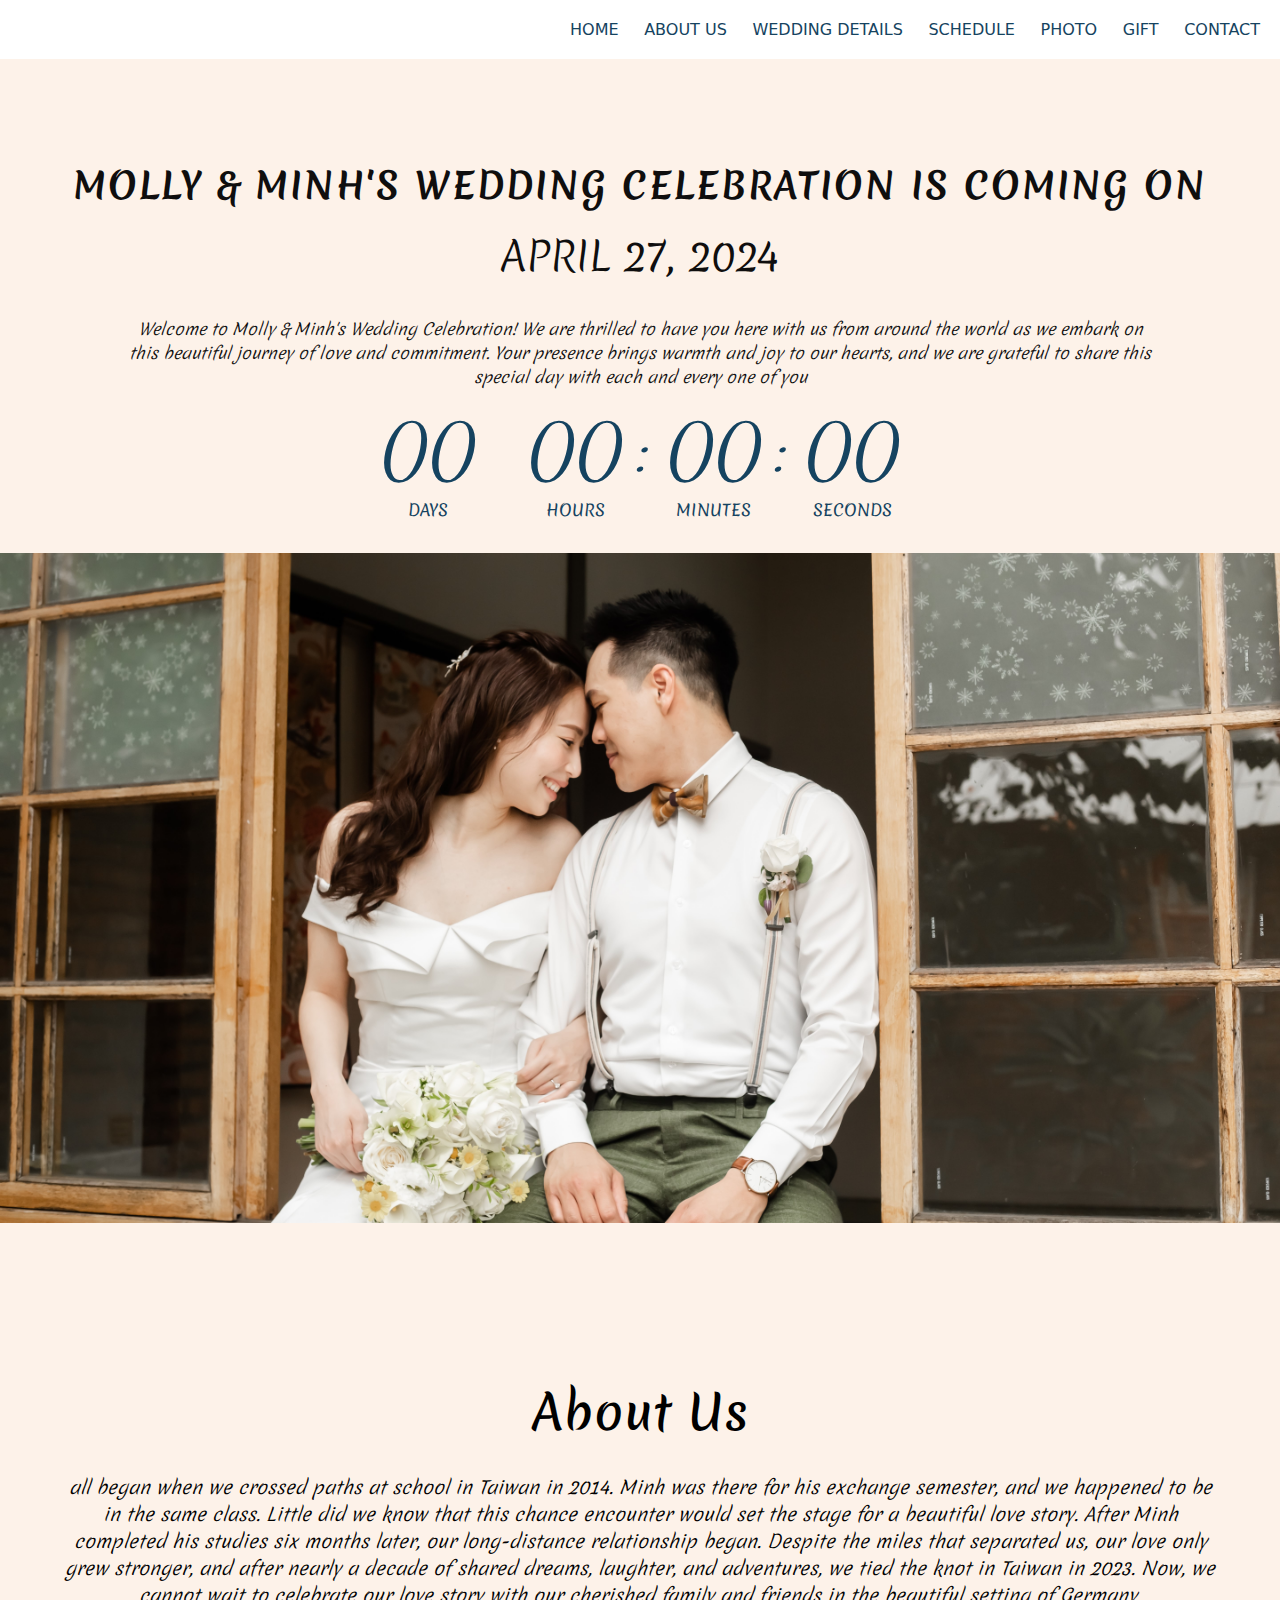
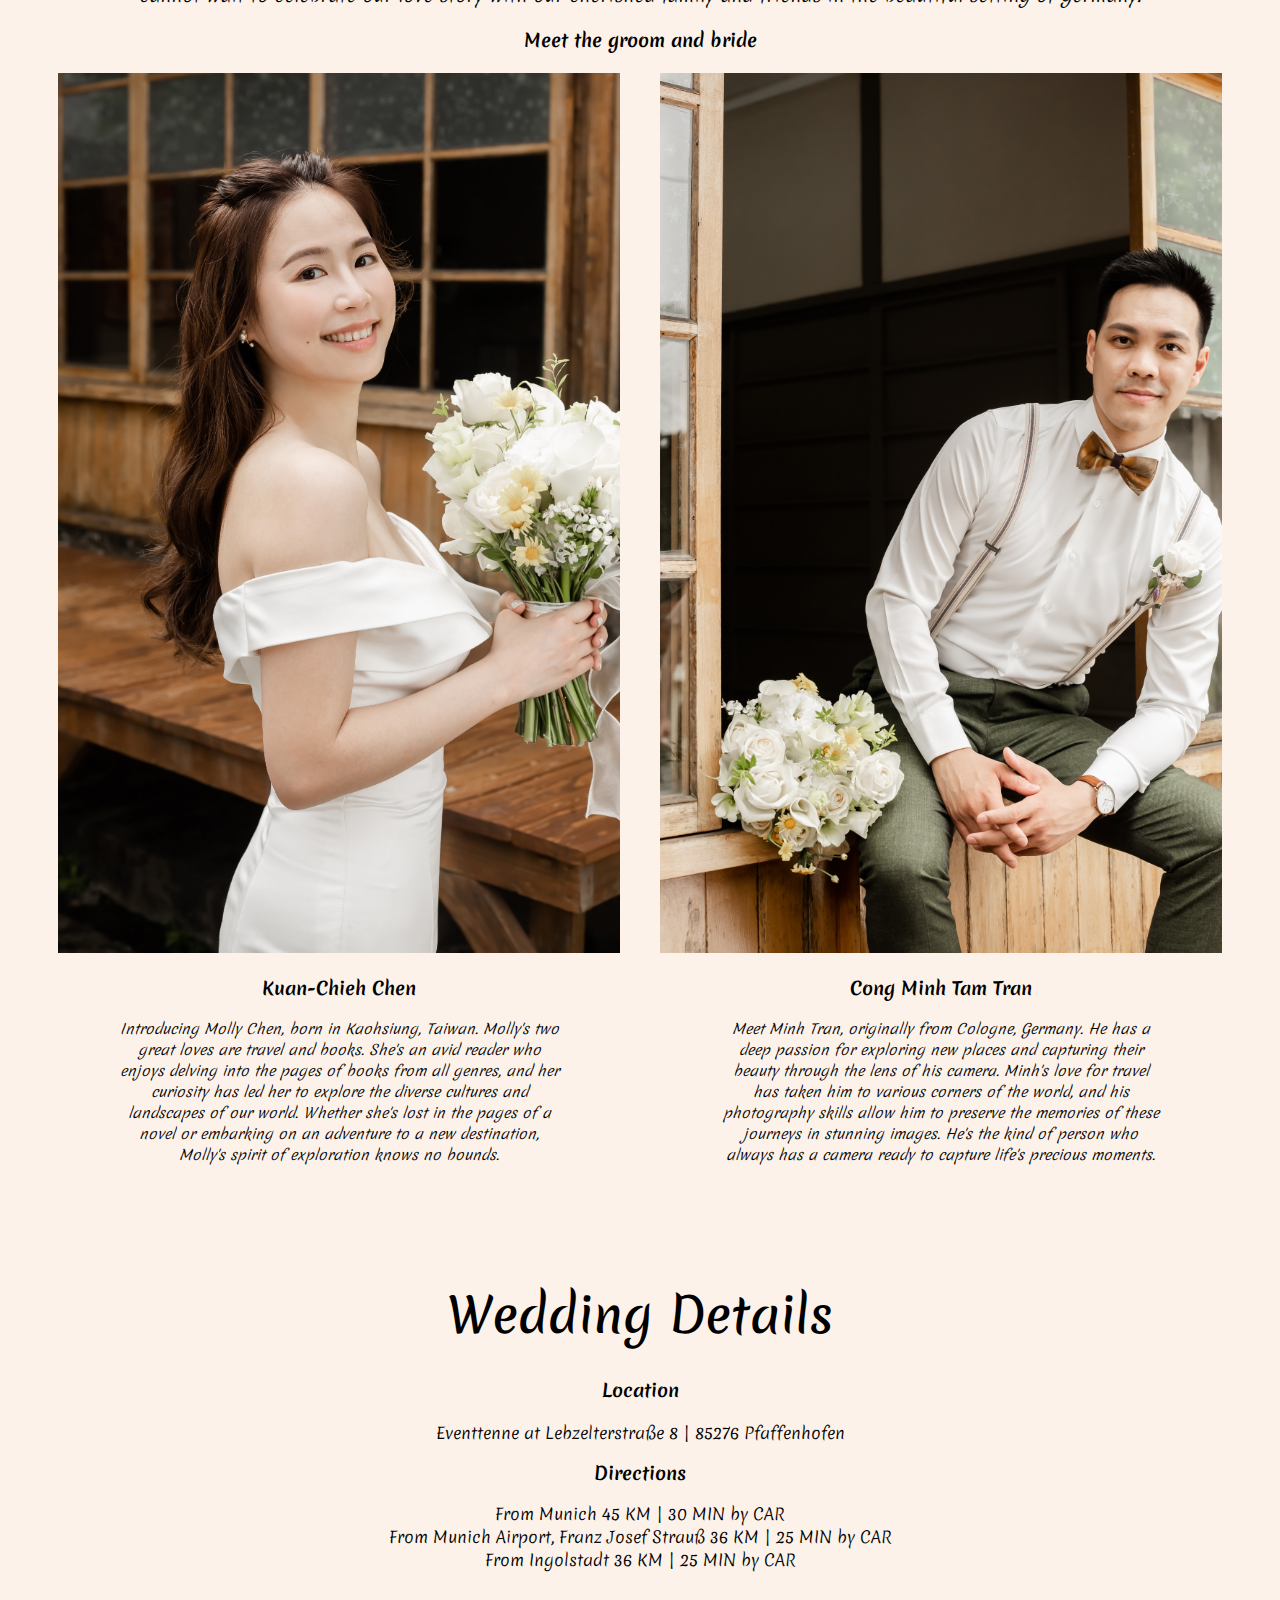
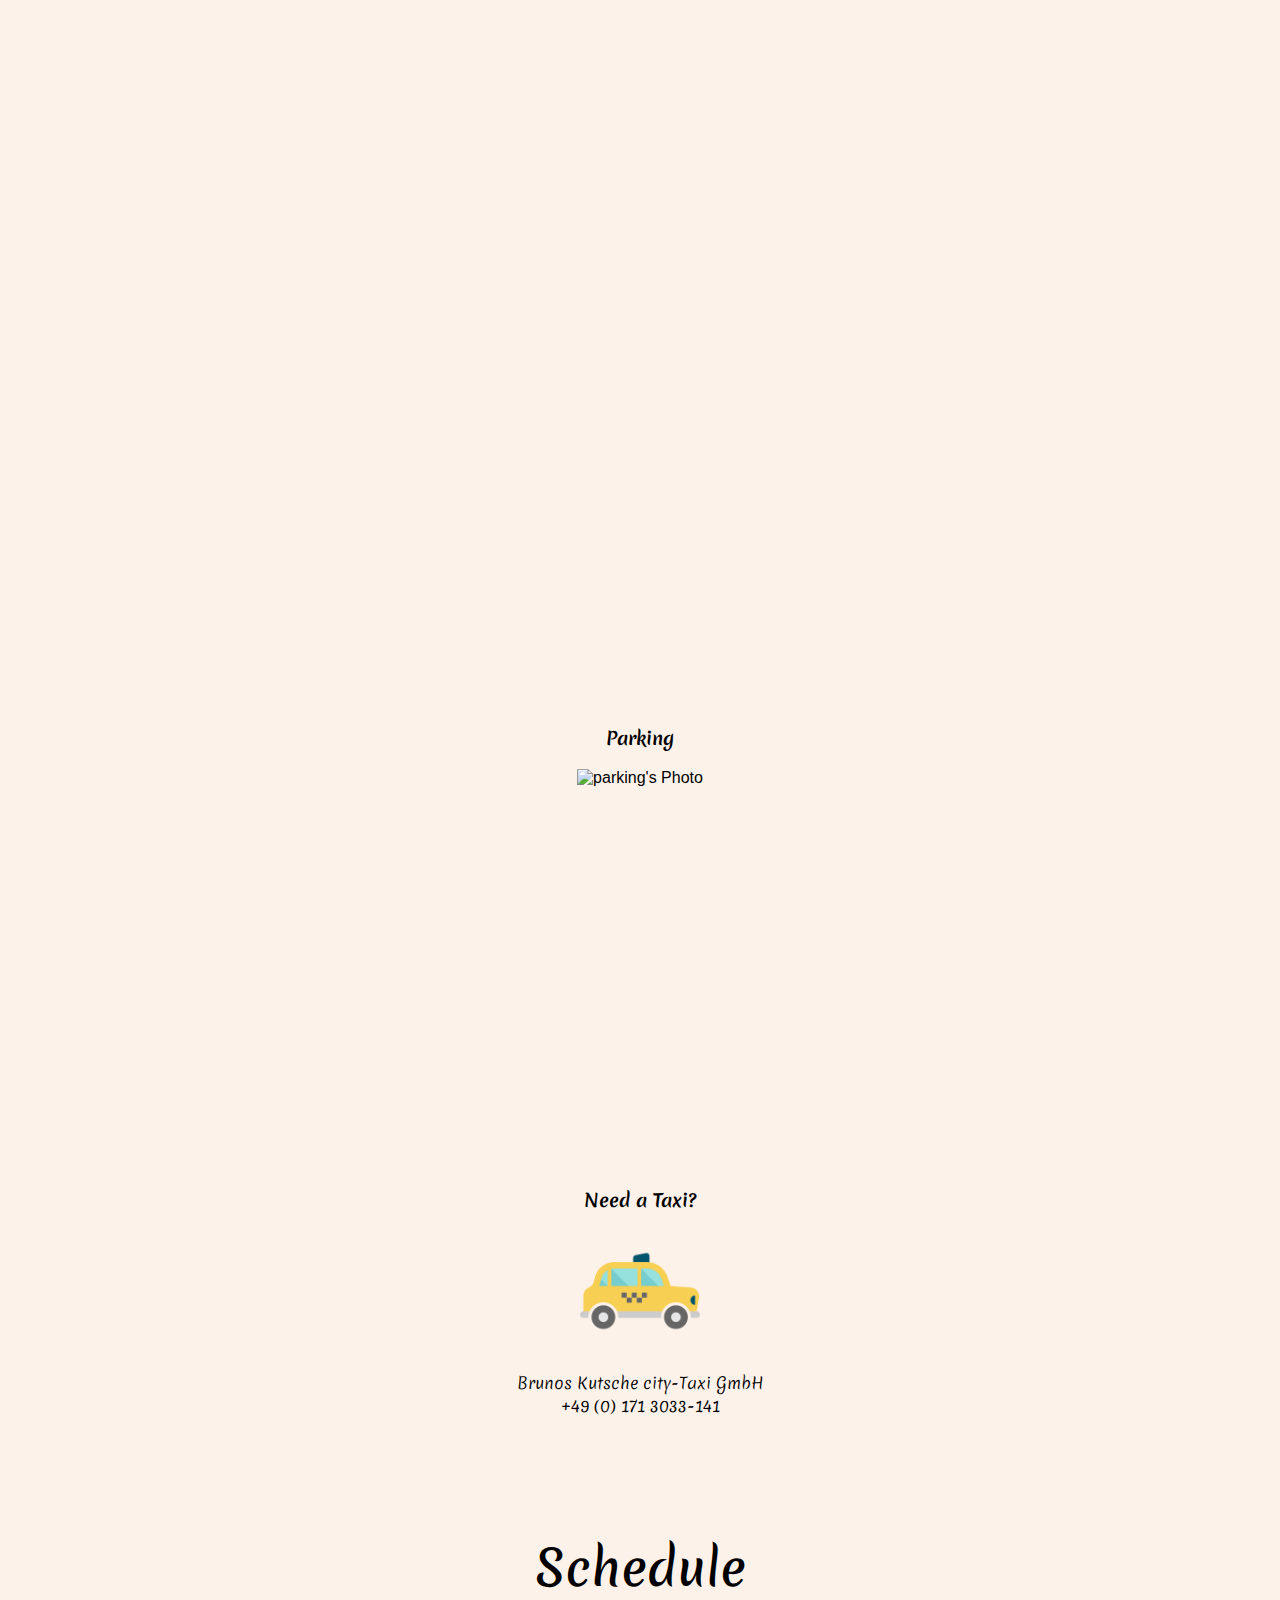
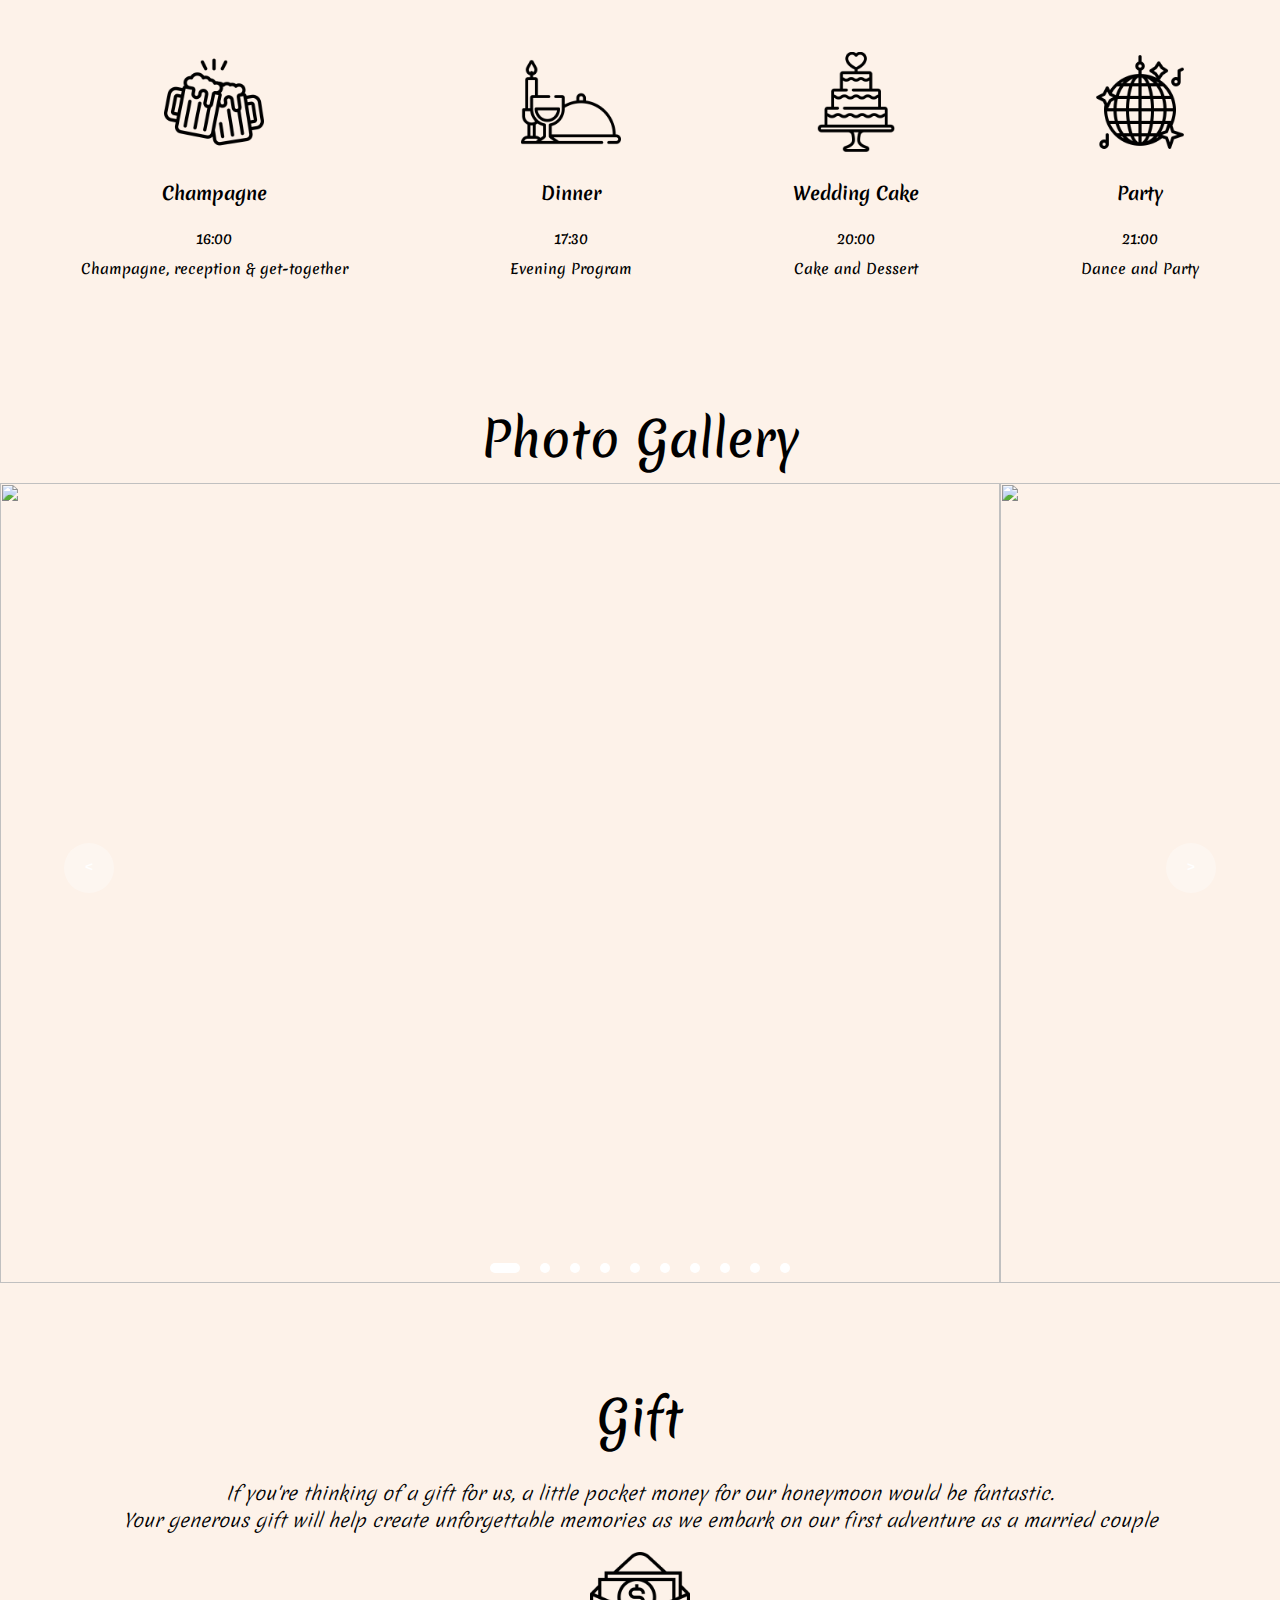
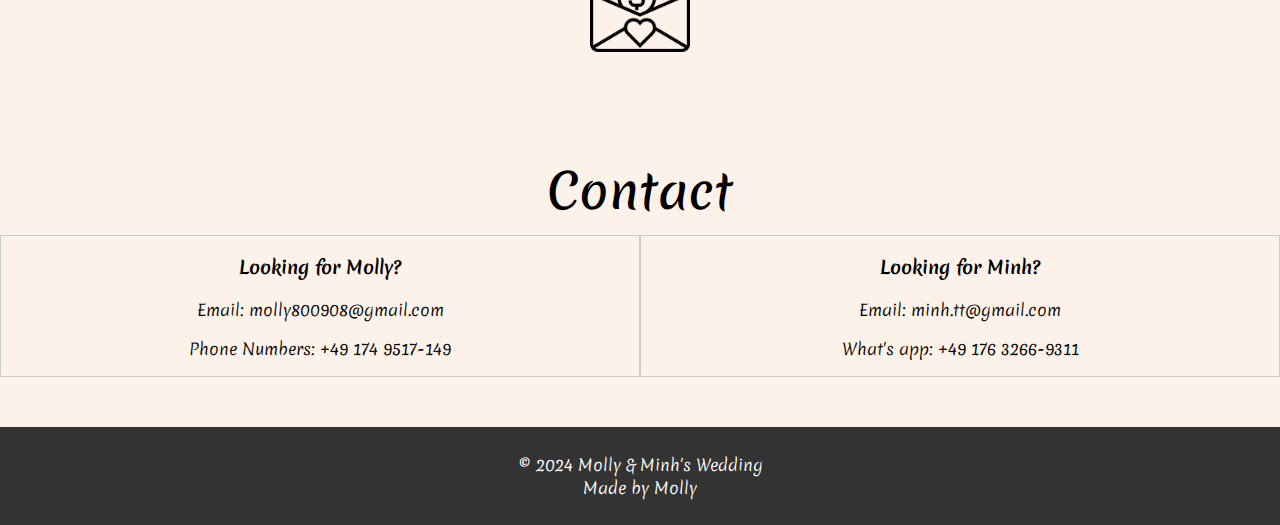
==== commit 4a298d7a: "Picture container rework" ====
--- a/index.html
+++ b/index.html
@@ -85,62 +85,36 @@
             our love only grew stronger, and after nearly a decade of shared dreams, laughter, and adventures, we tied the knot in Taiwan in 2023. 
             Now, we cannot wait to celebrate our love story with our cherished family and friends in the beautiful setting of Germany.</p>
         
-        <p class="groom-and-bride"> Meet the groom and bride</p>
-
-        
-        <section id="bride" class="content">
+        <p class="groom-and-bride">Meet the groom and bride</p>
+    
+        <div class="profile-container">
             <div class="profile">
-                <div class="image-container">
-                    <img src="molly.jpg" alt="Bride's Photo">
-                    <p class="bride-name">Kuan-Chieh Chen</p>
+                <div class="profile-image">
+                    <div class="image-container">
+                        <img src="molly.jpg" alt="Bride's Photo">
+                    </div>
+                    <h3 class="bride-name">Kuan-Chieh Chen</h3>
                     <p class="bride-intro">Introducing Molly Chen, born in Kaohsiung, Taiwan. Molly's two great loves are travel and books. 
                         She's an avid reader who enjoys delving into the pages of books from all genres, and her curiosity has led her 
                         to explore the diverse cultures and landscapes of our world. Whether she's lost in the pages of a novel or
-                         embarking on an adventure to a new destination, Molly's spirit of exploration knows no bounds.</p>
-                </div>
-            </div>
-        </section>
-        
-        <section id="groom" class="content">
+                        embarking on an adventure to a new destination, Molly's spirit of exploration knows no bounds.</p>
+                </div>
+            </div>
             <div class="profile">
-                <div class="image-container">
-                    <img src="minh.jpg" alt="Groom's Photo">
-                    <p class="groom-name">Cong Minh Tam Tran</p>
+                <div class="profile-image">
+                    <div class="image-container">
+                        <img src="minh.jpg" alt="Groom's Photo">
+                    </div>
+                    <h3 class="groom-name">Cong Minh Tam Tran</h3>
                     <p class="groom-intro">Meet Minh Tran, originally from Cologne, Germany. 
                         He has a deep passion for exploring new places and capturing their beauty through the lens of his camera. 
                         Minh's love for travel has taken him to various corners of the world, and his photography skills allow 
                         him to preserve the memories of these journeys in stunning images. He's the kind of person who always has a camera ready to capture life's precious moments.</p>
                 </div>
             </div>
-        </section>
-        
-
-
-        
-        <!--<div class="profile">
-            <div class="profile-image">
-                <div class="image-container">
-                <img src="molly.jpg" alt="Bride's Photo">
-                </div>
-                <p class="bride-name">Kuan-Chieh Chen</p>
-                <p class="bride-intro">Introducing Molly Chen, born in Kaohsiung, Taiwan. Molly's two great loves are travel and books. 
-                    She's an avid reader who enjoys delving into the pages of books from all genres, and her curiosity has led her 
-                    to explore the diverse cultures and landscapes of our world. Whether she's lost in the pages of a novel or
-                     embarking on an adventure to a new destination, Molly's spirit of exploration knows no bounds.</p>
-            </div>
-            <div class="profile-image">
-                <div class="image-container">
-                <img src="minh.jpg" alt="Groom's Photo">
-                </div>
-                <p class="groom-name">Cong Minh Tam Tran</p>
-                <p class="groom-intro">Meet Minh Tran, originally from Cologne, Germany. 
-                    He has a deep passion for exploring new places and capturing their beauty through the lens of his camera. 
-                    Minh's love for travel has taken him to various corners of the world, and his photography skills allow 
-                    him to preserve the memories of these journeys in stunning images. He's the kind of person who always has a camera ready to capture life's precious moments.</p>
-            </div>
-        </div> -->
-
-    </section>
+        </div>
+    </section>
+
 
     <section id="details" class="content">
         <h2>Wedding Details</h2>
--- a/styles.css
+++ b/styles.css
@@ -293,49 +293,52 @@
 }
 
 
+/* Additional styles for profile containers */
+.profile-container {
+    display: flex;
+    justify-content: space-between; /* Space between bride and groom profiles */
+    margin-top: 20px;
+    padding-left: 3vw;
+    padding-right: 3vw;
+    overflow: hidden;
+}
+
 .profile {
-    display: flex; /* Display the profiles side by side */
-    justify-content: space-between; /* 使照片在水平方向上分散对齐 */
-    align-items: center; /* Center-align the profiles horizontally */
-    margin-bottom: 50px; /* Add some spacing between the profiles */
+    flex: 1; /* Each profile takes equal width */
+    margin: 0 20px; /* Add spacing between profiles */
+    text-align: center;
 }
 
 .profile-image {
     text-align: center;
-    /*margin-top: 10px;*/
-}
-
-.image-container {
-    
-    flex: 0 0 calc(33.33% - 10px); /* Set a specific width for the image container and leave space between them */
-    width: 100%; /* Set a specific width for the image container */
-    height: auto; /* Set a specific height for the image container */
-    overflow: hidden; /* Hide any image overflow */
-    background-color:#FDF2E9;
-    box-sizing: border-box; /* Include borders in the width calculation */
-    border: 5px solid #FDF2E9; /* Optional border for separation */
-}
-
-.image-container img {
-    width: 100%;
-    height: auto; /* Ensure the image maintains its aspect ratio */
-    /*display: block; /* Remove extra spacing below images */
-    /*margin: 0 auto; /* Center-align images horizontally */
-}
-
-.profile-image p {
-    margin-top: 10px; /* 调整文本与照片的间距 */
+}
+
+.profile-image img {
+    max-width: 100%;
+    height: 55rem;
+    object-fit: cover;
 }
 
 /* Additional styles for mobile screens */
 @media screen and (max-width: 767px) {
+    .profile-container {
+        flex-direction: column; /* Change flex-direction to column for mobile */
+    }
+
     .profile {
-        flex-direction: column; /* Vertical layout for mobile */
+        flex: 1; /* Each profile takes equal width */
+        margin: 0; /* Reset margin for profiles */
+        margin-bottom: 20px; /* Add spacing between profiles */
+        text-align: center;
     }
 
     .image-container {
         flex: 0 0 100%; /* Full width for each profile container on mobile */
-        margin-bottom: 20px; /* Add spacing between profiles */
+        display: flex;
+        padding-left: 3vw;
+        padding-right: 3vw;
+        justify-content: center; /* Center-align the images horizontally */
+        align-items: center; /* Center-align the images vertically */
     }
 }
 /*Wedding Details*/
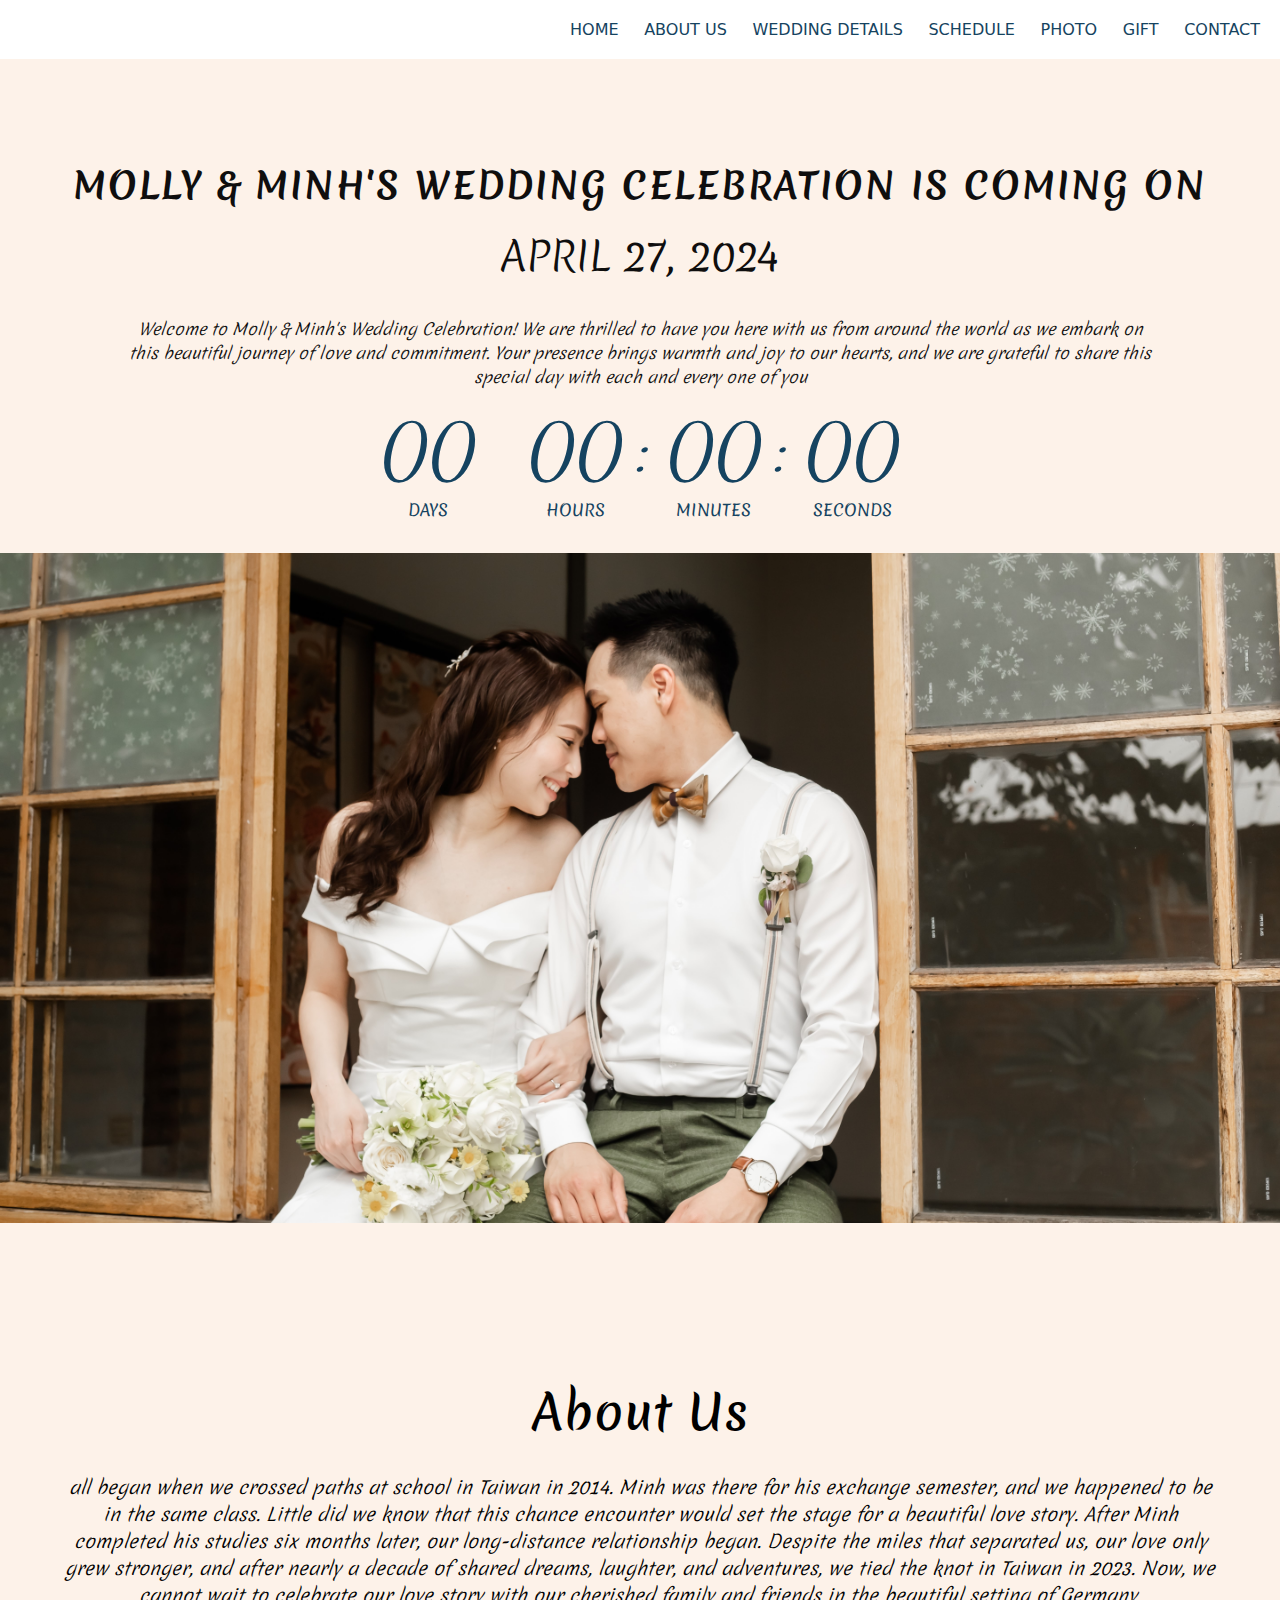
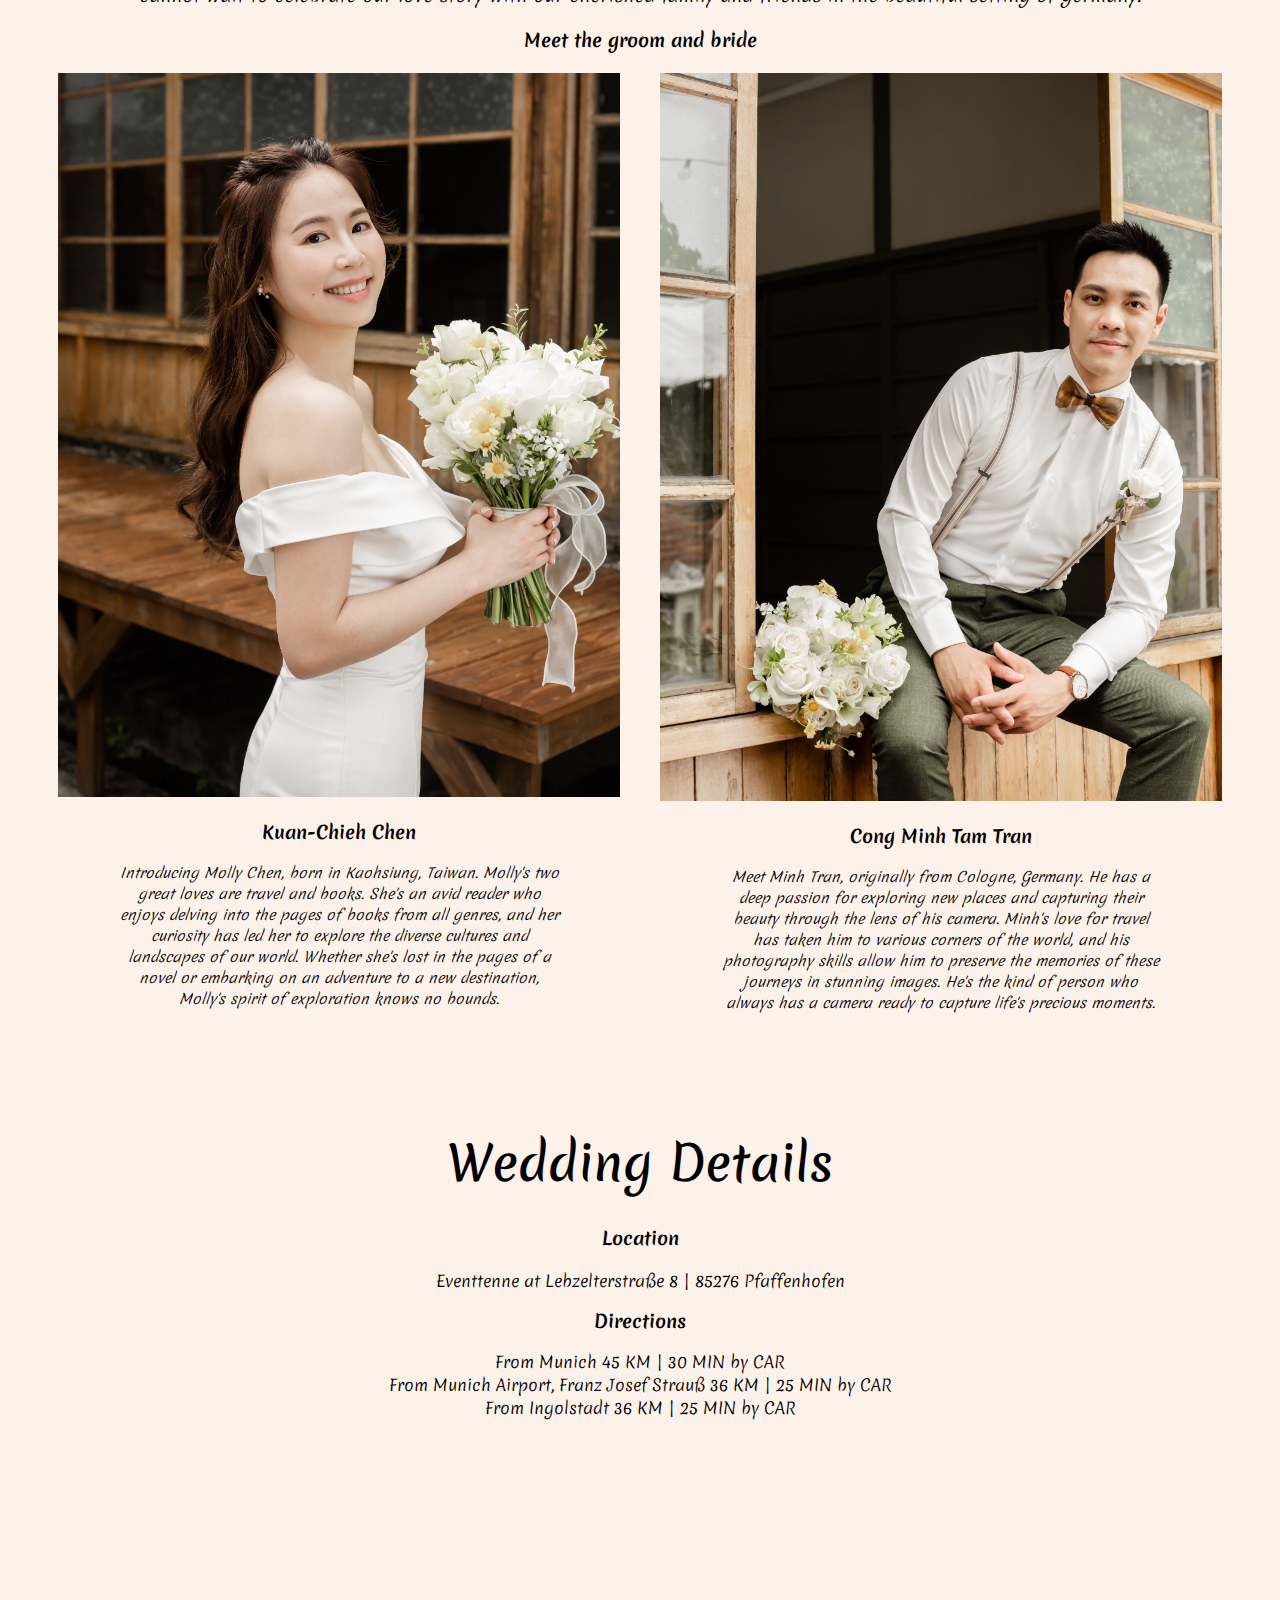
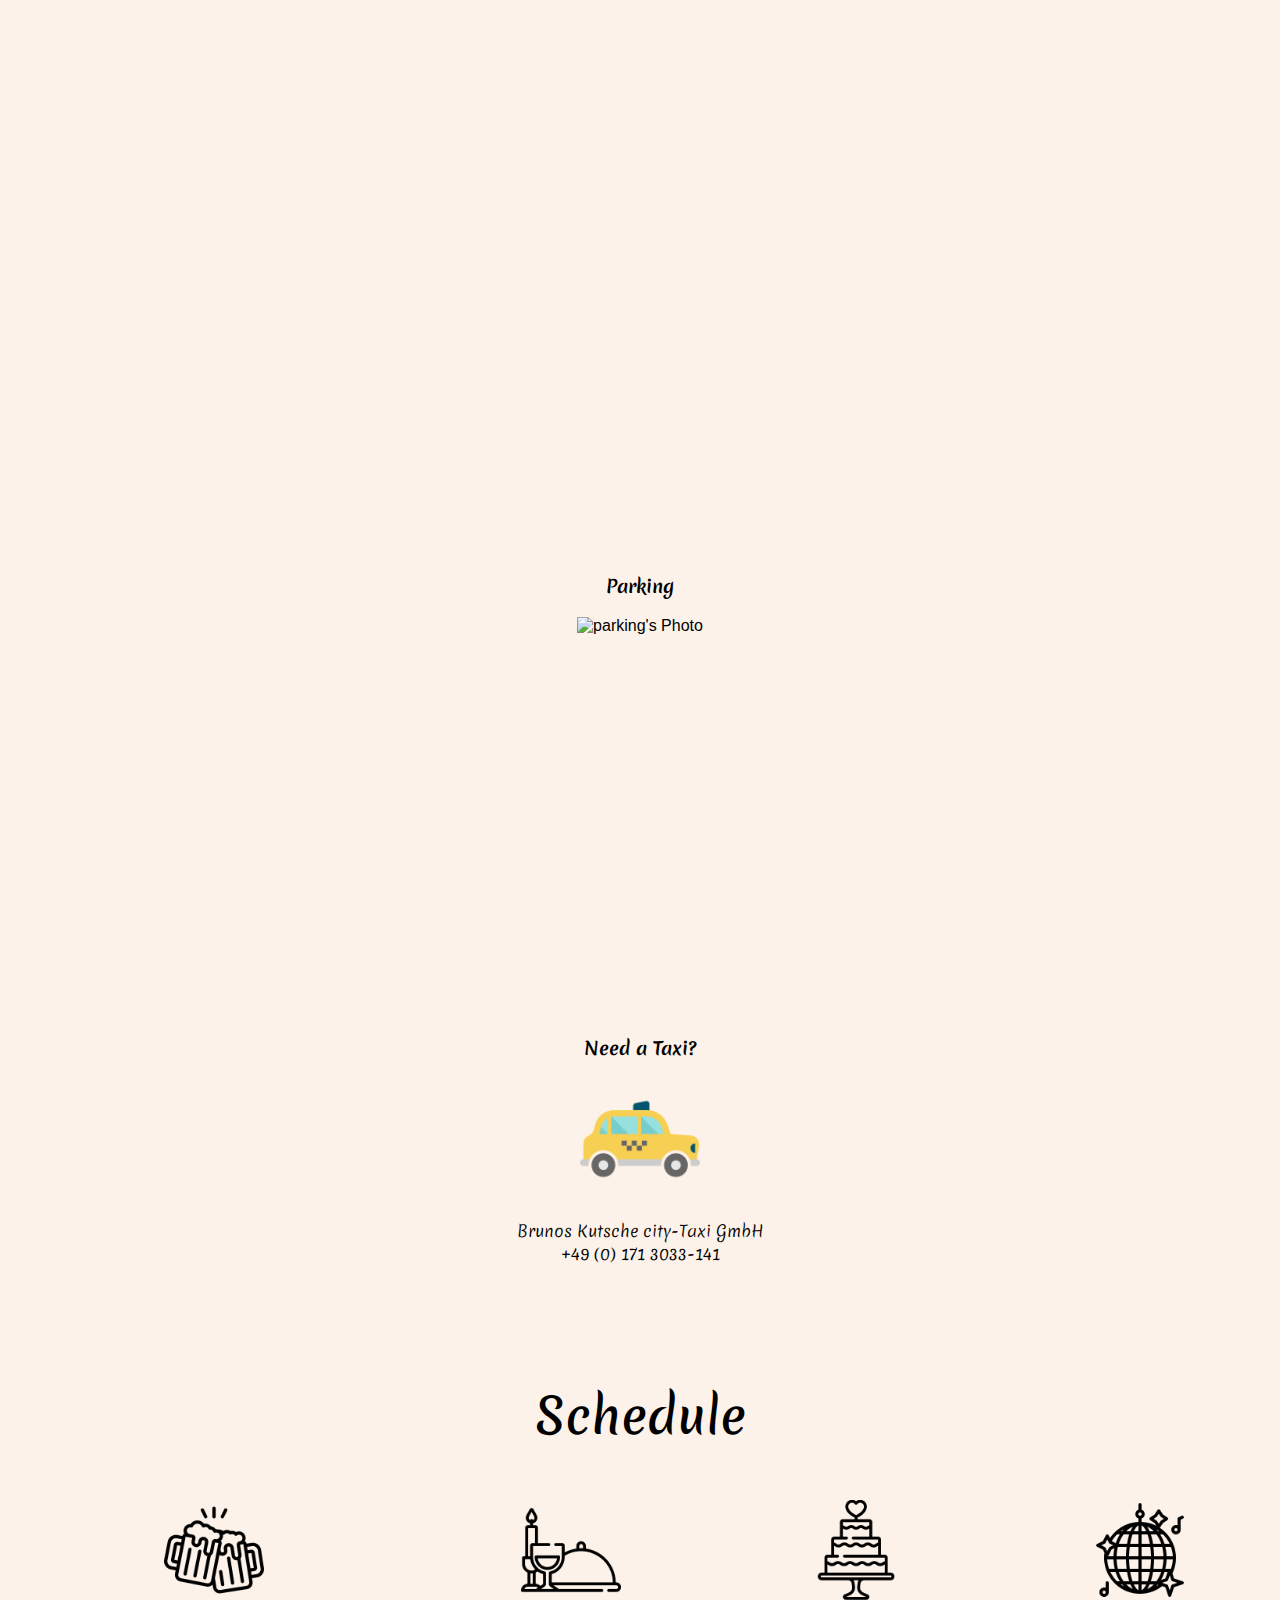
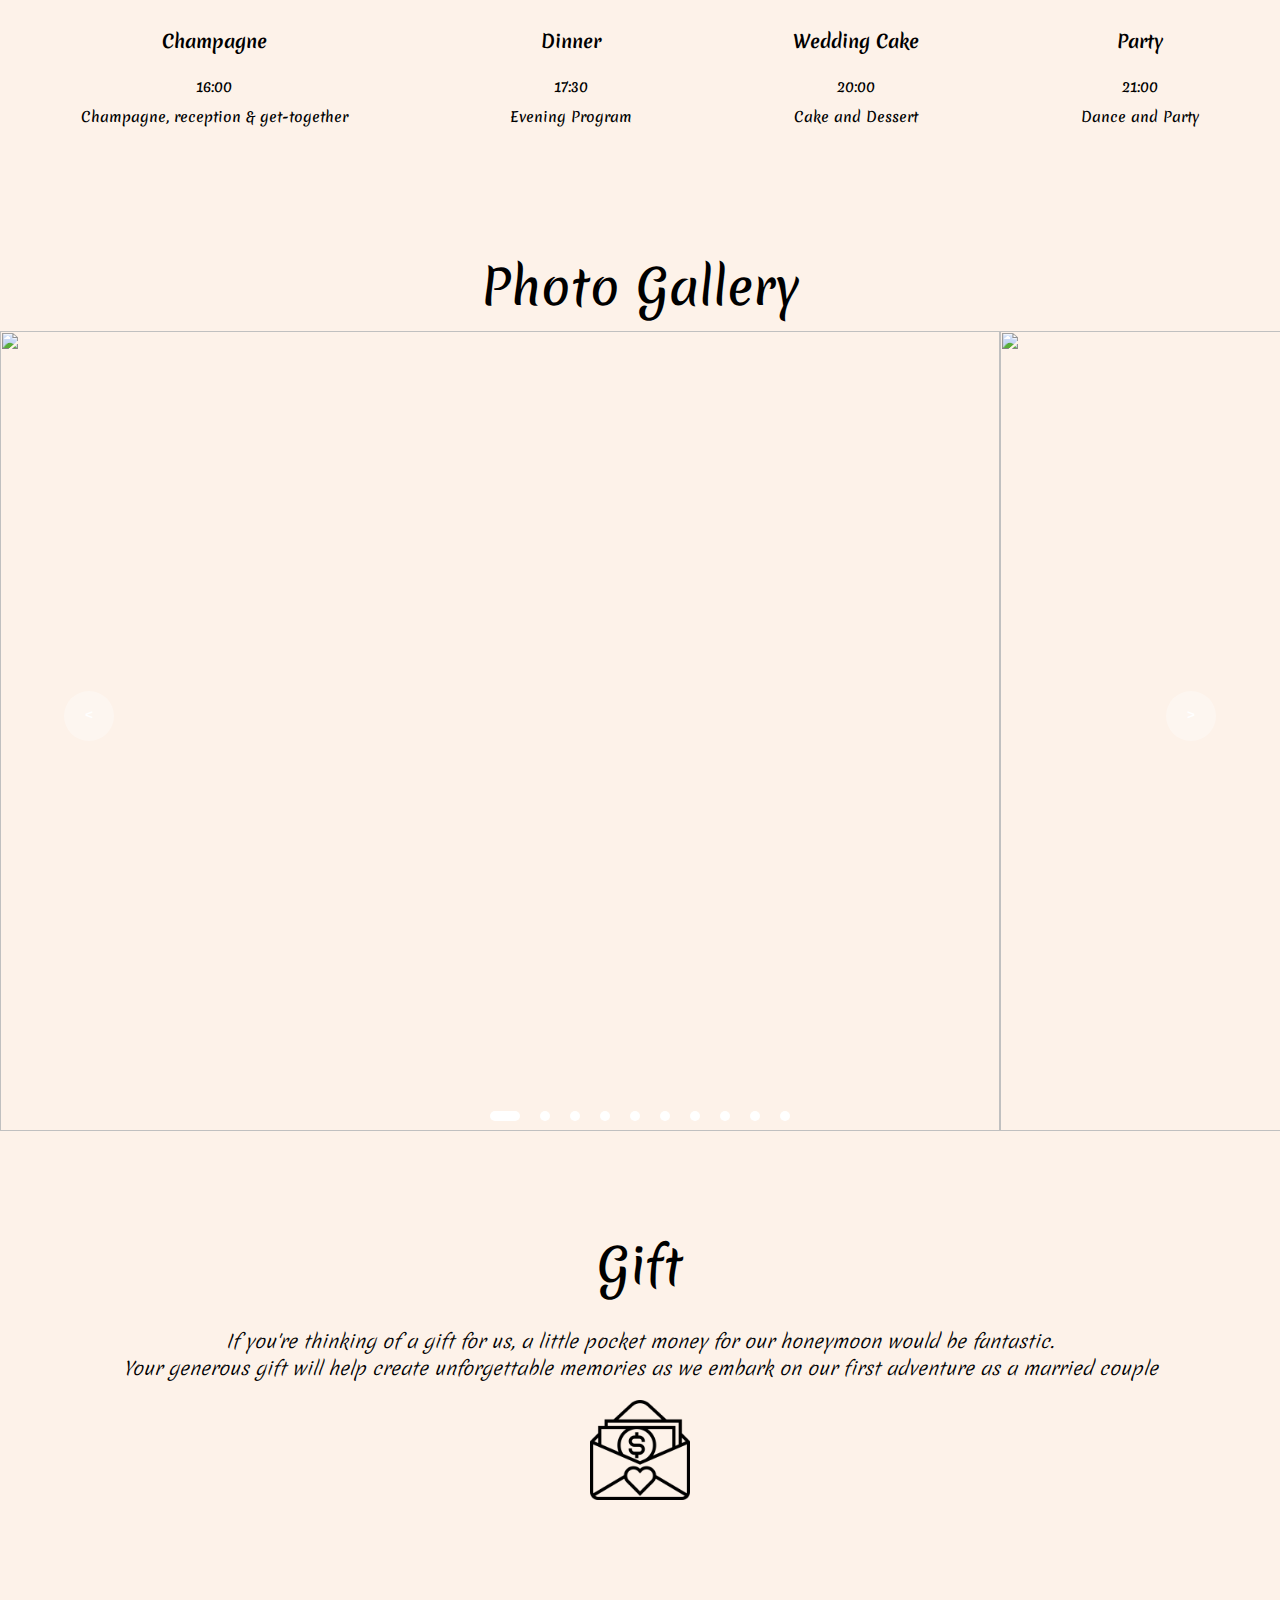
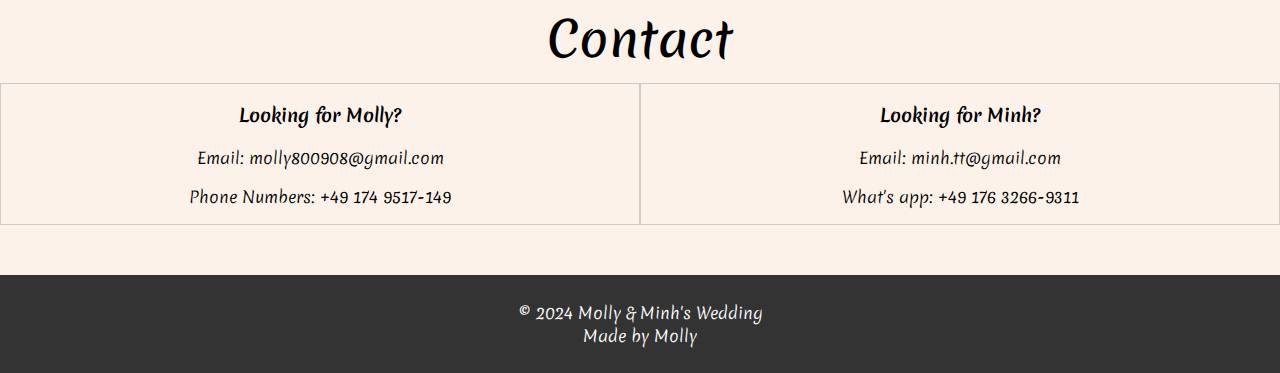
==== commit 166664bc: "adjust menu font size" ====
--- a/index.html
+++ b/index.html
@@ -21,26 +21,6 @@
                 <li><a href="#gift">Gift</a></li>
                 <li><a href="#contact">Contact</a></li>
             </ul>
-
-            <!-- Hamburger Menu (Mobile) -->
-            <div class="hamburger-menu">
-                <div class="bar"></div>
-                <div class="bar"></div>
-                <div class="bar"></div>
-            </div>
-            <div class="mobile-menu-container">
-                <!-- Mobile Menu (Hidden by Default) -->
-                <ul class="header-menu-right mobile-menu">
-                    <li><a href="#home">Home</a></li>
-                    <li><a href="#about">About Us</a></li>
-                    <li><a href="#details">Wedding Details</a></li>
-                    <li><a href="#schedule">Schedule</a></li>
-                    <li><a href="#gallery">Photo</a></li>
-                    <li><a href="#gift">Gift</a></li>
-                    <li><a href="#contact">Contact</a></li>
-                </ul>
-            </div>
-
         </nav>
     </header>
 
--- a/styles.css
+++ b/styles.css
@@ -315,32 +315,22 @@
 
 .profile-image img {
     max-width: 100%;
-    height: 55rem;
+    height: auto;
     object-fit: cover;
 }
 
-/* Additional styles for mobile screens */
-@media screen and (max-width: 767px) {
-    .profile-container {
-        flex-direction: column; /* Change flex-direction to column for mobile */
-    }
-
-    .profile {
-        flex: 1; /* Each profile takes equal width */
-        margin: 0; /* Reset margin for profiles */
-        margin-bottom: 20px; /* Add spacing between profiles */
-        text-align: center;
-    }
-
-    .image-container {
-        flex: 0 0 100%; /* Full width for each profile container on mobile */
-        display: flex;
-        padding-left: 3vw;
-        padding-right: 3vw;
-        justify-content: center; /* Center-align the images horizontally */
-        align-items: center; /* Center-align the images vertically */
-    }
-}
+/* Media query for adjusting menu on smaller screens */
+@media screen and (max-width: 768px) {
+    .header-menu-right li {
+        display: inline-block; /* Display menu items horizontally on smaller screens */
+        margin-left: 5px; /* Adjust the spacing between menu items */
+    }
+
+    .header-menu-right a {
+        font-size:x-small; /* Adjust font size for smaller screens */
+    }
+}
+
 /*Wedding Details*/
 
 
